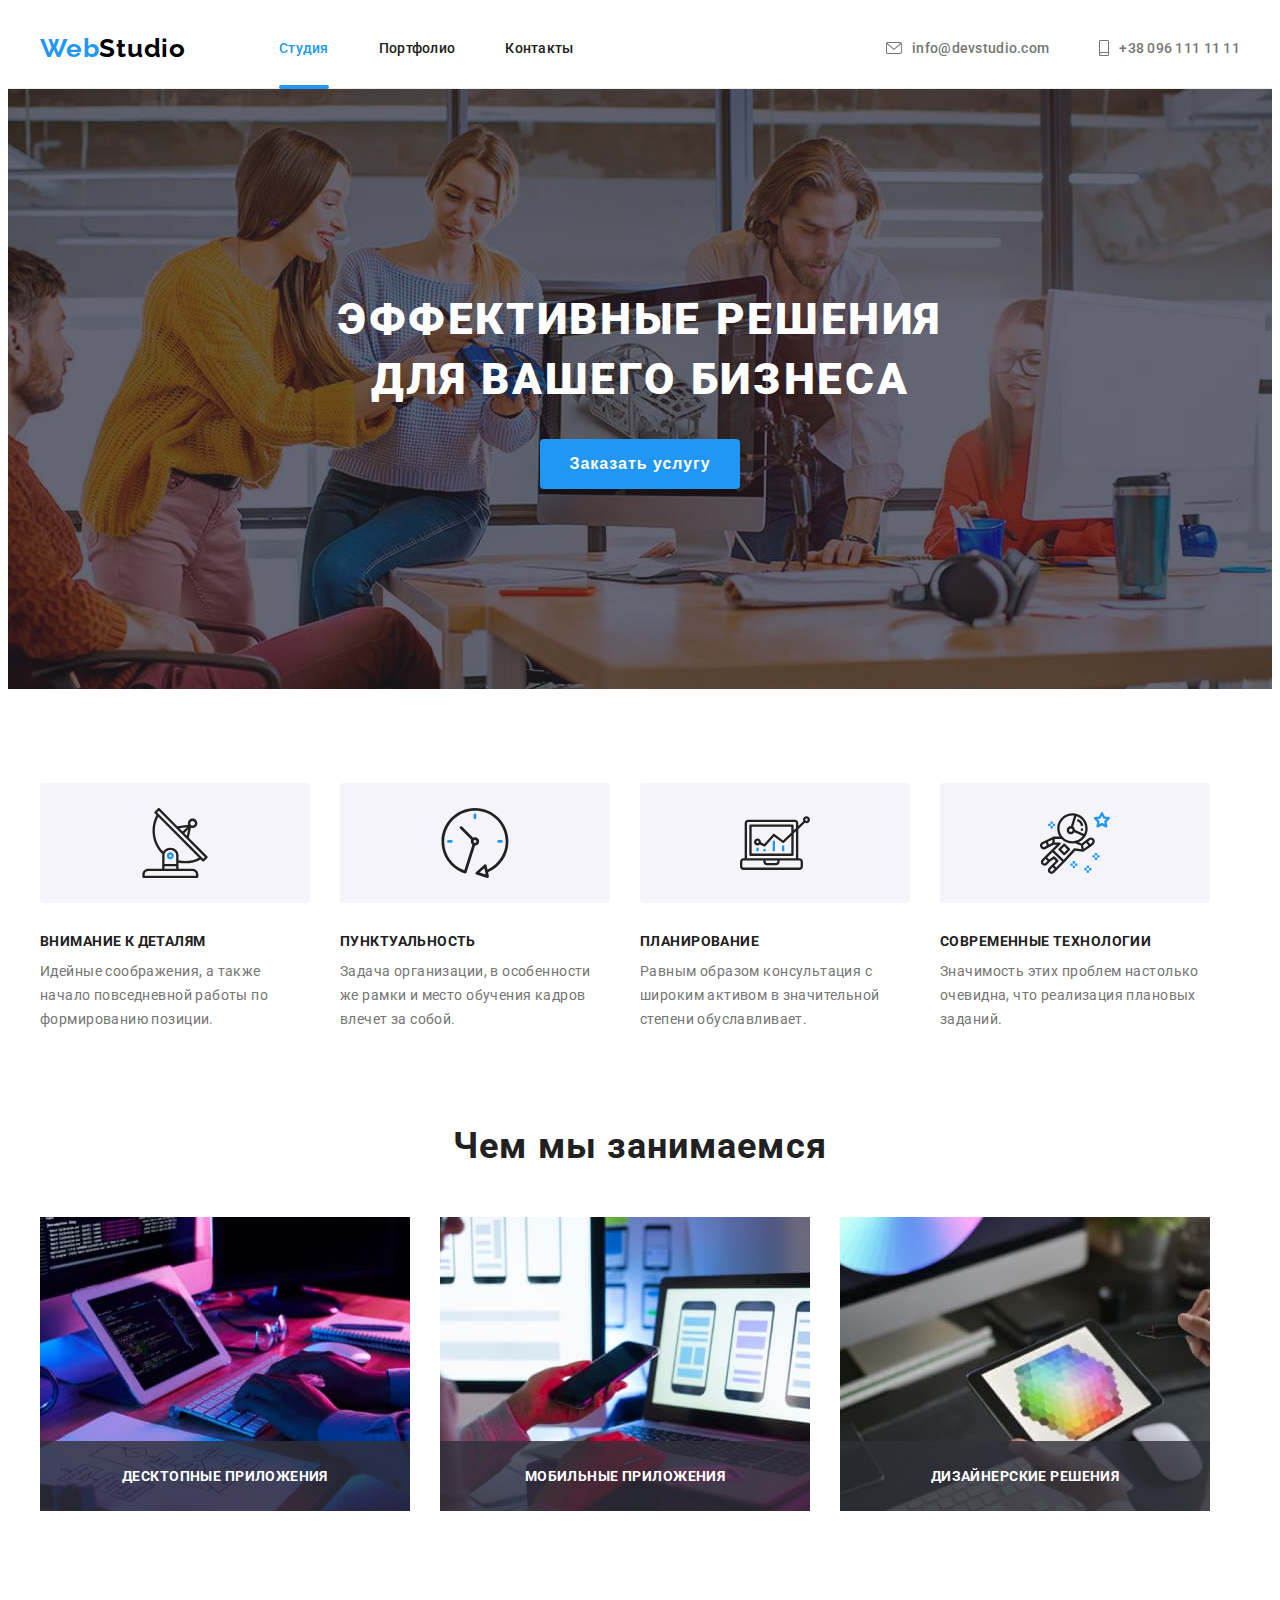
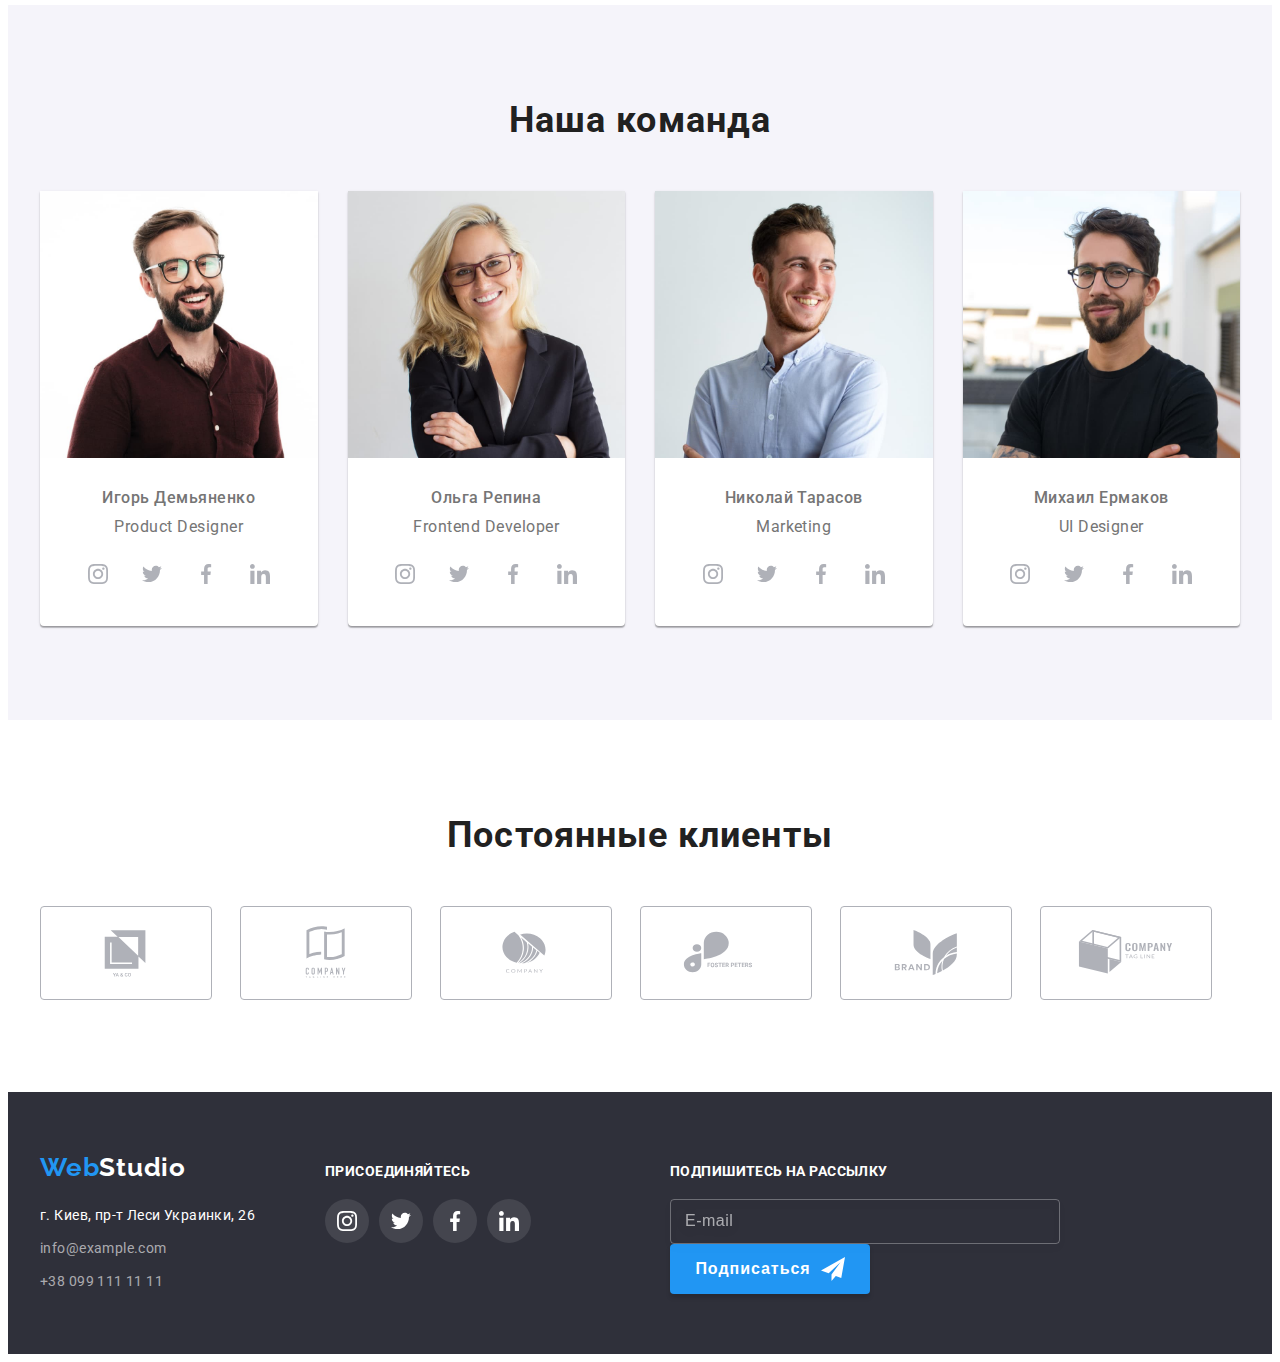
==== index.html @ 68053c43 "1" ====
<!DOCTYPE html>
<html lang="ru">
  <head>
    <meta charset="UTF-8" />
    <meta http-equiv="X-UA-Compatible" content="IE=edge" />
    <meta name="viewport" content="width=device-width, initial-scale=1.0" />
    <link rel="preconnect" href="https://fonts.googleapis.com" />
    <link rel="preconnect" href="https://fonts.gstatic.com" crossorigin />
    <link
      href="https://fonts.googleapis.com/css2?family=Raleway:wght@700&family=Roboto:wght@400;500;700;900&display=swap"
      rel="stylesheet"
    />
    <link
      rel="stylesheet"
      href="https://cdnjs.cloudflare.com/ajax/libs/modern-normalize/1.1.0/modern-normalize.min.css"
      integrity="sha512-wpPYUAdjBVSE4KJnH1VR1HeZfpl1ub8YT/NKx4PuQ5NmX2tKuGu6U/JRp5y+Y8XG2tV+wKQpNHVUX03MfMFn9Q=="
      crossorigin="anonymous"
      referrerpolicy="no-referrer"
    />
    <link rel="stylesheet" href="./css/main.min.css" />
    <title>Test</title>
  </head>
  <body>
    <header class="header">
      <div class="header__container container">
        <a href="./index.html" class="header__logo logo link"
          >Web<span class="logo_primary-color">Studio</span>
        </a>

        <nav class="header__nav">
          <ul class="nav-list">
            <li class="nav__item">
              <a class="nav__link" href="./index.html"
                ><span class="nav__link_current-page">Студия</span>
              </a>
            </li>
            <li class="nav__item">
              <a class="nav__link" href="./portfolio.html">Портфолио</a>
            </li>
            <li class="nav__item">
              <a class="nav__link" href="">Контакты</a>
            </li>
          </ul>
        </nav>

        <ul class="header__contacts contacts-list">
          <li class="contacts-list__item">
            <a class="contacts-list__link" href="mailto:info@devstudio.com"
              ><svg class="contacts-list__icon" width="16" height="12">
                <use href="./images/icon.svg#mailto"></use>
              </svg>
              info@devstudio.com
            </a>
          </li>
          <li class="contacts-list__item">
            <a class="contacts-list__link" href="tel:+380961111111">
              <svg class="contacts-list__icon" width="10" height="16">
                <use href="./images/icon.svg#tel"></use>
              </svg>
              +38 096 111 11 11
            </a>
          </li>
        </ul>
        <button class="menu-open-btn"><span></span></button>
      </div>
    </header>

    <main>
      <!-- герой -->

      <section class="hero">
        <div class="container hero__container">
          <h1 class="hero__title">Эффективные решения для вашего бизнеса</h1>
          <button class="hero__btn btn" type="button" data-modal-open>
            Заказать услугу
          </button>
        </div>
      </section>

      <!-- Преимущества -->

      <section class="advantage section">
        <div class="container">
          <h2 class="visually-hidden">Преимущества</h2>
          <ul class="advantage-list">
            <li class="advantage-list__item">
              <div class="advantage-list__wrapper">
                <svg class="advantage-list__icon" width="70" height="70">
                  <use href="./images/icon.svg#antenna"></use>
                </svg>
              </div>
              <h3 class="advantage-list__subtitle">Внимание к деталям</h3>
              <p class="advantage-list__text">
                Идейные соображения, а также начало повседневной работы по
                формированию позиции.
              </p>
            </li>
            <li class="advantage-list__item">
              <div class="advantage-list__wrapper">
                <svg class="advantage-icon" width="70" height="70">
                  <use href="./images/icon.svg#clock"></use>
                </svg>
              </div>
              <h3 class="advantage-list__subtitle">Пунктуальность</h3>
              <p class="advantage-list__text">
                Задача организации, в особенности же рамки и место обучения
                кадров влечет за собой.
              </p>
            </li>
            <li class="advantage-list__item">
              <div class="advantage-list__wrapper">
                <svg class="advantage-list__icon" width="70" height="70">
                  <use href="./images/icon.svg#diagram"></use>
                </svg>
              </div>
              <h3 class="advantage-list__subtitle">Планирование</h3>
              <p class="advantage-list__text">
                Равным образом консультация с широким активом в значительной
                степени обуславливает.
              </p>
            </li>
            <li class="advantage-list__item">
              <div class="advantage-list__wrapper">
                <svg class="advantage-list__icon" width="70" height="70">
                  <use href="./images/icon.svg#astronaut"></use>
                </svg>
              </div>
              <h3 class="advantage-list__subtitle">Современные технологии</h3>
              <p class="advantage-list__text">
                Значимость этих проблем настолько очевидна, что реализация
                плановых заданий.
              </p>
            </li>
          </ul>
        </div>
      </section>

      <!-- Чем мы занимаемся -->

      <section class="work section">
        <div class="container">
          <h2 class="work__title section-title">Чем мы занимаемся</h2>
          <ul class="work-list">
            <li class="work-list__item">
              <div class="card-thumb">
                <img
                  src="./images/box-1.jpg"
                  alt="занимаемся программированием на разных устройствах"
                  width="370"
                  height="294"
                />
                <p class="card-thumb__text">Десктопные приложения</p>
              </div>
            </li>
            <li class="work-list__item">
              <div class="card-thumb">
                <img
                  src="./images/box-2.jpg"
                  alt="занимаемся программированием на разных устройствах"
                  width="370"
                  height="294"
                />
                <p class="card-thumb__text">Мобильные приложения</p>
              </div>
            </li>
            <li class="work-list__item">
              <div class="card-thumb">
                <img
                  src="./images/box-3.jpg"
                  alt="занимаемся программированием на разных устройствах"
                  width="370"
                  height="294"
                />
                <p class="card-thumb__text">Дизайнерские решения</p>
              </div>
            </li>
          </ul>
        </div>
      </section>

      <!-- Наша команда -->

      <section class="command section">
        <div class="container">
          <h2 class="section-title command__title">Наша команда</h2>
          <ul class="command__list">
            <li class="command__item list__item_margin">
              <img
                src="./images/team-card-1.jpg"
                alt="мужчина"
                width="100%"
                height="auto"
              />
              <div class="command__description">
                <h3 class="command__subtitle">Игорь Демьяненко</h3>
                <p class="command__text">Product Designer</p>
                <ul class="social-list list">
                  <li class="social-list__item">
                    <a
                      href="https://www.instagram.com/"
                      class="social-list__link"
                      target="_blank"
                      rel="noreferrer noopener"
                      ><svg class="social-list__icon" width="20" height="20">
                        <use href="./images/icon.svg#instagram"></use>
                      </svg>
                    </a>
                  </li>
                  <li class="social-list__item">
                    <a
                      href="https://facebook.com/"
                      class="social-list__link"
                      target="_blank"
                      rel="noreferrer noopener"
                      ><svg class="social-list__icon" width="20" height="20">
                        <use href="./images/icon.svg#twitter"></use>
                      </svg>
                    </a>
                  </li>
                  <li class="social-list__item">
                    <a
                      href="https://twitter.com/"
                      class="social-list__link"
                      target="_blank"
                      rel="noreferrer noopener"
                      ><svg class="social-list__icon" width="20" height="20">
                        <use href="./images/icon.svg#facebook"></use>
                      </svg>
                    </a>
                  </li>
                  <li class="social-list__item">
                    <a
                      href="https://linkedin.com/"
                      class="social-list__link"
                      target="_blank"
                      rel="noreferrer noopener"
                      ><svg class="social-list__icon" width="20" height="20">
                        <use href="./images/icon.svg#linkedin"></use>
                      </svg>
                    </a>
                  </li>
                </ul>
              </div>
            </li>
            <li class="command__item list__item_margin">
              <img
                src="./images/team-card-2.jpg"
                alt="женщина"
                width="100%"
                height="auto"
              />
              <div class="command__description">
                <h3 class="command__subtitle">Ольга Репина</h3>
                <p class="command__text">Frontend Developer</p>
                <ul class="social-list list">
                  <li class="social-list__item">
                    <a
                      href="https://www.instagram.com/"
                      class="social-list__link"
                      target="_blank"
                      rel="noreferrer noopener"
                      ><svg class="social-list__icon" width="20" height="20">
                        <use href="./images/icon.svg#instagram"></use>
                      </svg>
                    </a>
                  </li>
                  <li class="social-list__item">
                    <a
                      href="https://facebook.com/"
                      class="social-list__link"
                      target="_blank"
                      rel="noreferrer noopener"
                      ><svg class="social-list__icon" width="20" height="20">
                        <use href="./images/icon.svg#twitter"></use>
                      </svg>
                    </a>
                  </li>
                  <li class="social-list__item">
                    <a
                      href="https://twitter.com/"
                      class="social-list__link"
                      target="_blank"
                      rel="noreferrer noopener"
                      ><svg class="social-list__icon" width="20" height="20">
                        <use href="./images/icon.svg#facebook"></use>
                      </svg>
                    </a>
                  </li>
                  <li class="social-list__item">
                    <a
                      href="https://linkedin.com/"
                      class="social-list__link"
                      target="_blank"
                      rel="noreferrer noopener"
                      ><svg class="social-list__icon" width="20" height="20">
                        <use href="./images/icon.svg#linkedin"></use>
                      </svg>
                    </a>
                  </li>
                </ul>
              </div>
            </li>
            <li class="command__item list__item_margin">
              <img
                src="./images/team-card-3.jpg"
                alt="мужчина"
                width="100%"
                height="auto"
              />
              <div class="command__description">
                <h3 class="command__subtitle">Николай Тарасов</h3>
                <p class="command__text">Marketing</p>
                <ul class="social-list list">
                  <li class="social-list__item">
                    <a
                      href="https://www.instagram.com/"
                      class="social-list__link"
                      target="_blank"
                      rel="noreferrer noopener"
                      ><svg class="social-list__icon" width="20" height="20">
                        <use href="./images/icon.svg#instagram"></use>
                      </svg>
                    </a>
                  </li>
                  <li class="social-list__item">
                    <a
                      href="https://facebook.com/"
                      class="social-list__link"
                      target="_blank"
                      rel="noreferrer noopener"
                      ><svg class="social-list__icon" width="20" height="20">
                        <use href="./images/icon.svg#twitter"></use>
                      </svg>
                    </a>
                  </li>
                  <li class="social-list__item">
                    <a
                      href="https://twitter.com/"
                      class="social-list__link"
                      target="_blank"
                      rel="noreferrer noopener"
                      ><svg class="social-list__icon" width="20" height="20">
                        <use href="./images/icon.svg#facebook"></use>
                      </svg>
                    </a>
                  </li>
                  <li class="social-list__item">
                    <a
                      href="https://linkedin.com/"
                      class="social-list__link"
                      target="_blank"
                      rel="noreferrer noopener"
                      ><svg class="social-list__icon" width="20" height="20">
                        <use href="./images/icon.svg#linkedin"></use>
                      </svg>
                    </a>
                  </li>
                </ul>
              </div>
            </li>
            <li class="command__item list__item_margin">
              <img
                src="./images/team-card-4.jpg"
                alt="мужчина"
                width="100%"
                height="auto"
              />
              <div class="command__description">
                <h3 class="command__subtitle">Михаил Ермаков</h3>
                <p class="command__text">UI Designer</p>
                <ul class="social-list list">
                  <li class="social-list__item">
                    <a
                      class="social-list__link"
                      href="https://www.instagram.com/"
                      target="_blank"
                      rel="noreferrer noopener"
                      ><svg class="social-list__icon" width="20" height="20">
                        <use href="./images/icon.svg#instagram"></use>
                      </svg>
                    </a>
                  </li>
                  <li class="social-list__item">
                    <a
                      href="https://facebook.com/"
                      class="social-list__link"
                      target="_blank"
                      rel="noreferrer noopener"
                      ><svg class="social-list__icon" width="20" height="20">
                        <use href="./images/icon.svg#twitter"></use>
                      </svg>
                    </a>
                  </li>
                  <li class="social-list__item">
                    <a
                      href="https://twitter.com/"
                      class="social-list__link"
                      target="_blank"
                      rel="noreferrer noopener"
                      ><svg class="social-list__icon" width="20" height="20">
                        <use href="./images/icon.svg#facebook"></use>
                      </svg>
                    </a>
                  </li>
                  <li class="social-list__item">
                    <a
                      href="https://linkedin.com/"
                      class="social-list__link"
                      target="_blank"
                      rel="noreferrer noopener"
                      ><svg class="social-list__icon" width="20" height="20">
                        <use href="./images/icon.svg#linkedin"></use>
                      </svg>
                    </a>
                  </li>
                </ul>
              </div>
            </li>
          </ul>
        </div>
      </section>

      <!-- Клиенты -->

      <section class="clients section">
        <div class="container">
          <h2 class="section-title clients__title">Постоянные клиенты</h2>
          <ul class="clients__list">
            <li class="clients__item">
              <a href="" class="clients__link">
                <svg class="clients__logo" width="106" height="60">
                  <use href="./images/icon.svg#logo-1"></use>
                </svg>
              </a>
            </li>
            <li class="clients__item">
              <a href="" class="clients__link">
                <svg class="clients__logo" width="106" height="60">
                  <use href="./images/icon.svg#logo-2"></use>
                </svg>
              </a>
            </li>
            <li class="clients__item">
              <a href="" class="clients__link">
                <svg class="clients__logo" width="106" height="60">
                  <use href="./images/icon.svg#logo-3"></use>
                </svg>
              </a>
            </li>
            <li class="clients__item">
              <a href="" class="clients__link">
                <svg class="clients__logo" width="106" height="60">
                  <use href="./images/icon.svg#logo-4"></use>
                </svg>
              </a>
            </li>
            <li class="clients__item">
              <a href="" class="clients__link">
                <svg class="clients__logo" width="106" height="60">
                  <use href="./images/icon.svg#logo-5"></use>
                </svg>
              </a>
            </li>
            <li class="clients__item">
              <a href="" class="clients__link">
                <svg class="clients__logo" width="106" height="60">
                  <use href="./images/icon.svg#logo-6"></use>
                </svg>
              </a>
            </li>
          </ul>
        </div>
      </section>
    </main>

    <footer class="footer section">
      <div class="footer__container container">
        <div class="footer__adress">
          <a href="./index.html" class="footer__logo logo link"
            >Web<span class="logo_secondary-color">Studio</span>
          </a>

          <address class="address">
            <ul class="addres__list">
              <li class="addres__item">
                <a class="adress__location" href="">
                  г. Киев, пр-т Леси Украинки, 26
                </a>
              </li>
              <li class="addres__item">
                <a
                  class="adress__contacts contacts-link"
                  href="mailto:info@example.com"
                >
                  info@example.com
                </a>
              </li>
              <li class="addres__item">
                <a
                  class="adress__contacts contacts-link"
                  href="tel:+380991111111"
                >
                  +38 099 111 11 11
                </a>
              </li>
            </ul>
          </address>
        </div>

        <div class="footer__social">
          <p class="footer__title">Присоединяйтесь</p>
          <ul class="social-list">
            <li class="social-list__item">
              <a
                class="social-list__link social-list__link_inverted"
                href="https://www.instagram.com/"
                target="_blank"
                rel="noreferrer noopener"
                ><svg class="social-list__icon" width="20" height="20">
                  <use href="./images/icon.svg#instagram"></use>
                </svg>
              </a>
            </li>
            <li class="social-list__item">
              <a
                href="https://facebook.com/"
                class="social-list__link social-list__link_inverted"
                target="_blank"
                rel="noreferrer noopener"
                ><svg class="social-list__icon" width="20" height="20">
                  <use href="./images/icon.svg#twitter"></use>
                </svg>
              </a>
            </li>
            <li class="social-list__item">
              <a
                href="https://twitter.com/"
                class="social-list__link social-list__link_inverted"
                target="_blank"
                rel="noreferrer noopener"
                ><svg class="social-list__icon" width="20" height="20">
                  <use href="./images/icon.svg#facebook"></use>
                </svg>
              </a>
            </li>
            <li class="social-list__item">
              <a
                href="https://linkedin.com/"
                class="social-list__link social-list__link_inverted"
                target="_blank"
                rel="noreferrer noopener"
                ><svg class="social-list__icon" width="20" height="20">
                  <use href="./images/icon.svg#linkedin"></use>
                </svg>
              </a>
            </li>
          </ul>
        </div>
        <div class="footer__subscribe">
          <form class="form-footer">
            <p class="footer__title">Подпишитесь на рассылку</p>
            <input
              type="email"
              id="email"
              placeholder="E-mail"
              class="form-footer__input"
            />
            <button type="submit" class="form-footer__btn btn">
              Подписаться
              <svg width="24" height="24" class="form-footer__icon">
                <use href="./images/icon.svg#icon-send"></use>
              </svg>
            </button>
          </form>
        </div>
      </div>
    </footer>
    <div class="backdrop is-hidden" data-modal>
      <div class="modal">
        <button type="button" class="modal__close-back" data-modal-close>
          <svg class="modal__close-back_icon" width="18" height="18">
            <use href="./images/icon.svg#close-back"></use>
          </svg>
        </button>
        <h2 class="modal__title">Оставьте свои данные, мы вам перезвоним</h2>
        <form class="modal-form">
          <div class="modal-form__field">
            <label class="modal-form__label" for="user-name">Имя</label>
            <span class="modal-form__input_wrraper">
              <input
                type="text"
                id="user-name"
                name="user-name"
                class="modal-form__input"
              />
              <svg width="18" height="18" class="modal-form__icon">
                <use href="./images/icon.svg#person-black"></use>
              </svg>
            </span>
          </div>
          <div class="modal-form__field">
            <label class="modal-form__label" for="tel">Телефон</label>
            <span class="modal-form__input_wrraper">
              <input
                class="modal-form__input"
                type="tel"
                id="tel"
                name="phone number"
              />
              <svg class="modal-form__icon" width="18" height="18">
                <use href="./images/icon.svg#phone-black"></use>
              </svg>
            </span>
          </div>
          <div class="modal-form__field">
            <label class="modal-form__label" for="mail">Почта</label>
            <span class="modal-form__input_wrraper">
              <input
                class="modal-form__input"
                type="email"
                id="mail"
                name="e-mail"
              />
              <svg class="modal-form__icon" width="18" height="18">
                <use href="./images/icon.svg#email-black"></use>
              </svg>
            </span>
          </div>
          <div class="modal-form__comment">
            <label class="modal-form__label" for="comment">Комментарий</label>
            <textarea
              id="comment"
              class="modal-form__input modal-form__input_text"
              placeholder="Введите текст"
            ></textarea>
          </div>
          <div class="modal-form__check">
            <input
              type="checkbox"
              id="agree"
              class="modal-form__check_input visually-hidden"
            />
            <label for="agree" class="modal-form__check-text">
              <span class="modal-form__check-box-custom">
                <svg width="16" height="15" class="icon-check">
                  <use href="./images/icon.svg#icon-check"></use>
                </svg>
              </span>
              Соглашаюсь с рассылкой и принимаю &#160;
              <a href="" class="modal-form__agree-link">Условия договора</a>
            </label>
          </div>

          <button type="submit" class="modal-submit btn">Отправить</button>
        </form>
      </div>
    </div>
    <script src="./js/modal.js"></script>
  </body>
</html>
---- css/main.min.css ----
:root{--primary-text-color: #757575;--secondary-text-color: #212121;--third-text-color: #ffffff;--primary-background-color: #e5e5e5;--secondary-background-color: #f5f4fa;--third-background-color: #ffffff;--primary-logo-color: #000000;--accent-color: #2196f3;--active-color: #188ce8}.visually-hidden{position:absolute;width:1px;height:1px;margin:-1px;border:0;padding:0;white-space:nowrap;clip-path:inset(100%);clip:rect(0 0 0 0);overflow:hidden}p,h1,h2,h3,h4,h5,h6,ul{margin:0;padding:0}img{display:block}ul{list-style:none}body{font-family:'Roboto', sans-serif;color:var(--primary-text-color);letter-spacing:0.03em}img{display:block}a{color:var(--primary-text-color);text-decoration:none;transition:color 250ms cubic-bezier(0.4, 0, 0.2, 1)}a:hover,a:focus{color:var(--accent-color)}@media screen and (min-width: 320px){.container{width:100%;padding-left:15px;padding-right:15px;margin:0 auto}}@media screen and (min-width: 480px){.container{width:480px;padding-left:15px;padding-right:15px;margin:0 auto}}@media screen and (min-width: 768px){.container{width:768px;padding-left:15px;padding-right:15px;margin:0 auto}}@media screen and (min-width: 1200px){.container{width:1200px;padding-left:15px;padding-right:15px;margin:0 auto}}.social-list{display:flex;justify-content:center}.social-list__item+.social-list__item{margin-left:10px}.social-list__link{display:flex;align-items:center;justify-content:center;width:44px;height:44px;border-radius:50%;color:#afb1b8;background-color:#ffffff;transition:background-color 250ms cubic-bezier(0.4, 0, 0.2, 1)}.social-list__link:focus,.social-list__link:hover{background-color:var(--accent-color)}.social-list__icon{fill:currentColor;transition:fill 250ms cubic-bezier(0.4, 0, 0.2, 1)}.social-list__link:focus .social-list__icon,.social-list__link:hover .social-list__icon{fill:#ffffff}.social-list__link_inverted{color:var(--third-text-color);background-color:rgba(255,255,255,0.1);transition:background-color 250ms cubic-bezier(0.4, 0, 0.2, 1)}.social-list__link_inverted:focus,.social-list__link_inverted:hover{background-color:var(--accent-color)}.social-list__icon{fill:currentColor}.btn{display:flex;justify-content:center;padding:10px 20px;width:200px;font-weight:700;font-size:16px;line-height:1.875;letter-spacing:.06em;text-transform:none;border:transparent;border-radius:4px;box-shadow:0px 4px 4px rgba(0,0,0,0.15);background-color:var(--accent-color);color:var(--third-text-color);cursor:pointer}.btn:active{background-color:var(--active-color)}.nav__link_current-page{color:var(--accent-color)}.nav__link_current-page::after{content:'';display:block;height:4px;width:100%;position:absolute;bottom:0;transform:translateY(1px);background:var(--accent-color);border-radius:2px}.logo{font-family:'Raleway', sans-serif;font-weight:700;font-size:26px;line-height:1.19231;letter-spacing:.03em;text-transform:none;color:var(--accent-color)}.logo:hover .logo_primary-color,.logo:focus .logo_primary-color,.logo:hover .logo_secondary-color,.logo:focus .logo_secondary-color{color:var(--accent-color)}.logo_primary-color{color:var(--primary-logo-color);transition:color 250ms cubic-bezier(0.4, 0, 0.2, 1)}.logo_secondary-color{color:var(--third-text-color);transition:color 250ms cubic-bezier(0.4, 0, 0.2, 1)}.section-title{text-align:center;color:var(--secondary-text-color)}@media screen and (min-width: 320px){.section-title{font-weight:700;font-size:28px;line-height:1.17857;letter-spacing:.03em;text-transform:none}}@media screen and (min-width: 1200px){.section-title{font-weight:700;font-size:36px;line-height:1.16667;letter-spacing:.03em;text-transform:none}}@media screen and (min-width: 320px){.section{padding:60px 0}}@media screen and (min-width: 1200px){.section{padding:94px 0}}.backdrop{position:fixed;top:0;left:0;width:100%;height:100%;opacity:1;transition:opacity 250ms cubic-bezier(0.4, 0, 0.2, 1);background:rgba(0,0,0,0.2)}.backdrop.is-hidden{opacity:0;pointer-events:none}.modal{position:absolute;top:50%;left:50%;transform:translate(-50%, -50%) scale(1);width:528px;min-height:580px;padding:40px;transition:transform 250ms cubic-bezier(0.4, 0, 0.2, 1);background:#ffffff;box-shadow:0px 1px 3px rgba(0,0,0,0.12),0px 1px 1px rgba(0,0,0,0.14),0px 2px 1px rgba(0,0,0,0.2);border-radius:4px}.modal__close-back{position:absolute;top:8px;right:8px;display:flex;align-items:center;justify-content:center;width:30px;height:30px;background:#ffffff;border-radius:50%;border:1px solid rgba(0,0,0,0.1);transition:border 250ms cubic-bezier(0.4, 0, 0.2, 1)}.modal__close-back:hover,.modal__close-back:focus{border:1px solid var(--accent-color)}.modal__close-back_icon{fill:currentColor;width:18px;height:18px;transition:fill 250ms cubic-bezier(0.4, 0, 0.2, 1)}.modal__close-back:hover .modal__close-back_icon,.modal__close-back:focus .modal__close-back_icon{fill:var(--accent-color)}.modal__title{font-weight:700;font-size:20px;line-height:1.1;color:var(--secondary-text-color);margin-bottom:12px}.modal-form__field{margin-bottom:10px}.modal-form__label{display:block;margin-bottom:4px;font-size:12px;line-height:1.17;letter-spacing:0.01em;color:var(--primary-text-color)}.modal-form__input_wrraper{position:relative}.modal-form__input{width:100%;padding:12px;padding-left:41px;border:1px solid rgba(33,33,33,0.2);border-radius:4px;outline:none;transition:border-color 250ms cubic-bezier(0.4, 0, 0.2, 1)}.modal-form__input:focus{border-color:var(--accent-color)}.modal-form__icon{position:absolute;top:50%;left:11px;transform:translateY(-50%);fill:#212121;transition:fill 250ms cubic-bezier(0.4, 0, 0.2, 1)}.modal-form__input:focus+.modal-form__icon{fill:var(--accent-color)}.modal-form__comment{margin-bottom:20px}.modal-form__input_text{padding:12px 16px;resize:none;height:120px}.modal-form__input_text::placeholder{font-size:12px;line-height:1.17;letter-spacing:0.01em;color:rgba(117,117,117,0.5);transition:text-shadow 250ms cubic-bezier(0.4, 0, 0.2, 1)}.modal-form__input_text:focus.modal-form__input_text::placeholder{text-shadow:0px 4px 4px rgba(0,0,0,0.25)}.modal-form__check{display:flex;justify-content:center;margin-bottom:40px}.modal-form__agree-link{text-decoration:underline;color:var(--accent-color)}.modal-form__check-text{display:flex;align-items:center;font-size:14px;line-height:1.71;color:var(--primary-text-color)}.modal-form__check-box-custom{display:flex;align-items:center;justify-content:center;margin-right:9px;width:16px;height:15px;border-radius:2px;border:2px solid #212121}.modal-form__check_input:checked+.modal-form__check-text .modal-form__check-box-custom{background-color:var(--accent-color);border-color:transparent}.modal-submit{margin:0 auto}@media screen and (min-width: 768px) and (max-width: 1199px){.list{display:flex;flex-wrap:wrap;justify-content:center;margin:-15px}}@media screen and (min-width: 1200px){.list{display:flex;flex-wrap:wrap}}@media screen and (min-width: 320px) and (max-width: 767px){.list__item+.list__item{margin-bottom:30px}}@media screen and (min-width: 768px) and (max-width: 1199px){.list__item+.list__item{flex-basis:354px;margin:15px}}@media screen and (min-width: 1200px){.list__item+.list__item{flex-basis:270px}.list__item+.list__item+.list__item+.list__item{margin-left:30px}}.header{border-bottom:1px solid #ececec}.header__container{display:flex;align-items:center}@media screen and (min-width: 768px) and (max-width: 1199px){.header__container{justify-content:space-between}}@media screen and (min-width: 1200px){.header__logo{margin-right:93px}}@media screen and (min-width: 320px) and (max-width: 767px){.header__nav{display:none}}@media screen and (min-width: 768px){.nav-list{display:flex}}.nav__item+.nav__item{margin-left:50px}.nav__link{position:relative;display:block;padding:32px 0;font-weight:500;font-size:14px;line-height:1.14286;letter-spacing:.02em;text-transform:none;color:var(--secondary-text-color)}@media screen and (min-width: 320px) and (max-width: 767px){.header__contacts{display:none}}@media screen and (min-width: 768px) and (max-width: 1199px){.header__contacts{display:flex;flex-direction:column}}@media screen and (min-width: 1200px){.header__contacts{display:flex;align-items:center;margin-left:auto}}@media screen and (min-width: 768px) and (max-width: 1199px){.contacts-list__item+.contacts-list__item{margin-top:10px}}@media screen and (min-width: 1200px){.contacts-list__item+.contacts-list__item{margin-left:50px}}.contacts-list__link{padding:32px 0;font-weight:500;font-size:14px;line-height:1.14286;letter-spacing:.02em;text-transform:none;color:var(--primary-text-color)}@media screen and (min-width: 1200px){.contacts-list__link{display:flex;align-items:center;justify-content:center}}.contacts-list__icon{margin-right:10px;fill:currentColor}.contacts-list__link:hover .contacts-list__icon,.contacts-list__link:focus .contacts-list__icon{fill:currentColor}.menu-open-btn{border:none;background-color:transparent;padding:0px;display:block;margin-left:auto}@media screen and (min-width: 320px) and (max-width: 767px){.menu-open-btn{margin-top:10px;margin-bottom:10px}}@media screen and (min-width: 768px){.menu-open-btn{display:none}}.menu-open-btn>span{display:block;width:40px;height:40px;background-color:#ccc}.hero{max-width:1600px;margin:0 auto;text-align:center;background-image:linear-gradient(rgba(47,48,58,0.4), rgba(47,48,58,0.4)),url(../images/hero-bg.jpeg);background-repeat:no-repeat;background-position:center;background-size:cover}@media screen and (min-width: 320px) and (max-width: 1199px){.hero{padding-top:118px;padding-bottom:118px}}@media screen and (min-width: 1200px){.hero{padding-top:200px;padding-bottom:200px}}.hero__title{margin-left:auto;margin-right:auto;color:var(--third-text-color);margin-bottom:30px}@media screen and (min-width: 320px) and (max-width: 1199px){.hero__title{font-weight:900;font-size:26px;line-height:1.61538;letter-spacing:.06em;text-transform:uppercase;max-width:360px}}@media screen and (min-width: 1200px){.hero__title{max-width:696px;font-weight:900;font-size:44px;line-height:1.36364;letter-spacing:.06em;text-transform:uppercase}}.hero__btn{margin-right:auto;margin-left:auto}@media screen and (min-width: 768px) and (max-width: 1199px){.advantage-list{display:flex;flex-wrap:wrap;margin:-15px}}@media screen and (min-width: 1200px){.advantage-list{display:flex;flex-wrap:wrap}}@media screen and (min-width: 320px) and (max-width: 767px){.advantage-list__item{margin-bottom:30px}}@media screen and (min-width: 768px) and (max-width: 1199px){.advantage-list__item{flex-basis:calc((100% - 4 * 15px) / 2);margin:15px}}@media screen and (min-width: 1200px){.advantage-list__item{flex-basis:270px}.advantage-list__item+.advantage-list__item{margin-left:30px}}.advantage-list__wrapper{display:flex;align-items:center;justify-content:center;height:120px;margin-bottom:30px;background-color:var(--secondary-background-color);border-radius:4px}.advantage-list__subtitle{margin-bottom:10px;font-weight:700;font-size:14px;line-height:1.14286;letter-spacing:.03em;text-transform:uppercase;color:var(--secondary-text-color)}@media screen and (min-width: 320px) and (max-width: 767px){.advantage-list__subtitle{text-align:center}}.advantage-list__text{font-weight:400;font-size:14px;line-height:1.71429;letter-spacing:.03em;text-transform:none}@media screen and (max-width: 1199px){.work{display:none}}@media screen and (min-width: 1200px){.work{padding-top:0}}.work__title{margin-bottom:50px}.work-list{display:flex}.work-list__item+.work-list__item{margin-left:30px}.card-thumb{position:relative}.card-thumb__text{position:absolute;bottom:0;width:100%;padding:27px 0;font-weight:700;font-size:14px;line-height:1.14286;letter-spacing:.03em;text-transform:uppercase;text-align:center;color:var(--third-text-color);background-color:rgba(47,48,58,0.8)}.command{background-color:var(--secondary-background-color)}.command__title{margin-bottom:50px}@media screen and (min-width: 768px) and (max-width: 1199px){.command__list{display:flex;flex-wrap:wrap;margin:-15px}}@media screen and (min-width: 1200px){.command__list{display:flex}}.command__item{background-color:var(--third-background-color);border-radius:0px 0px 4px 4px;box-shadow:0px 1px 3px rgba(0,0,0,0.12),0px 1px 1px rgba(0,0,0,0.14),0px 2px 1px rgba(0,0,0,0.2)}@media screen and (min-width: 320px) and (max-width: 767px){.command__item{margin-bottom:30px;min-width:270px;height:auto;margin-left:auto;margin-right:auto}}@media screen and (min-width: 768px) and (max-width: 1199px){.command__item{margin:15px;flex-basis:calc((100% - 4 * 15px) / 2)}}@media screen and (min-width: 1200px){.command__item+.command__item{margin-left:30px}}.command__description{padding:30px 0;text-align:center}.command__subtitle{margin-bottom:10px;font-weight:500;font-size:16px;line-height:1.19}.command__text{margin-bottom:16px;font-size:16px;line-height:1.19}.clients__title{margin-bottom:50px}.clients__list{display:flex}@media screen and (min-width: 320px) and (max-width: 1199px){.clients__list{flex-wrap:wrap;margin:-15px}}.clients__item{height:92px}@media screen and (min-width: 320px) and (max-width: 767px){.clients__item{margin:15px;flex-basis:calc((100% - 4 * 15px) / 2)}}@media screen and (min-width: 768px) and (max-width: 1199px){.clients__item{margin:15px;flex-basis:calc((100% - 6 * 15px) / 3)}}@media screen and (min-width: 1200px){.clients__item{flex-basis:calc((100% - 12 * 15px) / 6)}.clients__item+.clients__item{margin-left:30px}}.clients__link{display:flex;align-items:center;justify-content:center;width:100%;height:100%;border:1px solid #afb1b8;border-radius:4px;transition:border 250ms cubic-bezier(0.4, 0, 0.2, 1)}.clients__link:hover,.clients__link:focus{border:1px solid var(--accent-color)}.clients__logo{fill:#afb1b8;transition:fill 250ms cubic-bezier(0.4, 0, 0.2, 1)}.clients__link:hover .clients__logo,.clients__link:focus .clients__logo{fill:var(--accent-color)}.footer{padding:60px 0;background-color:#2f303a}.footer__container{display:flex}@media screen and (min-width: 320px) and (max-width: 767px){.footer__container{flex-direction:column;align-items:center}}@media screen and (min-width: 768px) and (max-width: 1199px){.footer__container{flex-wrap:wrap;justify-content:space-around;align-items:baseline}}@media screen and (min-width: 1200px){.footer__container{align-items:baseline}}@media screen and (min-width: 320px) and (max-width: 1199px){.footer__adress{text-align:center;margin-bottom:60px}}@media screen and (min-width: 1200px){.footer__adress{margin-right:70px}}@media screen and (min-width: 320px) and (max-width: 767px){.footer__social{text-align:center;margin-bottom:60px}}@media screen and (min-width: 768px) and (max-width: 1199px){.footer__social{text-align:center}}.footer__logo{display:inline-block;margin-bottom:20px}.address{font-style:inherit}.addres__list{display:inline-block}.addres__item+.addres__item{margin-top:9px}.adress__location{font-weight:400;font-size:14px;line-height:1.71429;letter-spacing:.03em;text-transform:none;color:var(--third-text-color)}.adress__contacts{font-weight:400;font-size:14px;line-height:1.71429;letter-spacing:.03em;text-transform:none;color:rgba(255,255,255,0.6)}.footer__title{font-weight:700;font-size:14px;line-height:1.14286;letter-spacing:.03em;text-transform:uppercase;color:#ffffff;margin-bottom:20px}@media screen and (min-width: 320px) and (max-width: 767px){.footer__subscribe{width:100%}}@media screen and (min-width: 1200px){.footer__subscribe{width:570px;margin-left:auto}}@media screen and (min-width: 320px) and (max-width: 767px){.form-footer{display:flex;flex-direction:column;text-align:center}}@media screen and (min-width: 768px) and (max-width: 1199px){.form-footer{text-align:center}}@media screen and (min-width: 1200px){.form-footer{display:flex;flex-wrap:wrap}}.form-footer__input{padding:14px;background-color:transparent;color:var(--third-text-color);border:1px solid rgba(255,255,255,0.3);filter:drop-shadow(0px 4px 4px rgba(0,0,0,0.15));border-radius:4px;outline:none;transition:border-color 250ms cubic-bezier(0.4, 0, 0.2, 1)}.form-footer__input:focus{border-color:var(--accent-color)}.form-footer__input::placeholder{font-weight:400;font-size:16px;line-height:1.25;letter-spacing:.03em;text-transform:none;color:rgba(255,255,255,0.6)}@media screen and (min-width: 320px) and (max-width: 767px){.form-footer__input{width:100%;max-width:450px;margin-bottom:20px}}@media screen and (min-width: 768px) and (max-width: 1199px){.form-footer__input{width:450px;margin-bottom:20px}}@media screen and (min-width: 1200px){.form-footer__input{margin-right:10px;flex-basis:calc(100% - 210px)}}@media screen and (min-width: 320px) and (max-width: 1199px){.form-footer__btn{margin:0 auto}}.form-footer__icon{margin-left:10px;align-self:center}@media screen and (min-width: 320px) and (max-width: 767px){.portfolio-filter{display:flex;justify-content:start;flex-wrap:wrap;margin:-7px -4px;max-width:450px}}@media screen and (min-width: 451px) and (max-width: 767px){.portfolio-filter{margin:0 auto;justify-content:center}}@media screen and (min-width: 1200px){.portfolio-filter{display:flex;justify-content:center}}@media screen and (min-width: 320px){.portfolio-filter_margin-bottom{margin-bottom:40px}}@media screen and (min-width: 320px){.portfolio-filter_margin-bottom{margin-bottom:30px}}@media screen and (min-width: 1200px){.portfolio-filter_margin-bottom{margin-bottom:50px}}@media screen and (min-width: 320px) and (max-width: 767px){.portfolio-filter__item{margin:7px 4px}}@media screen and (min-width: 768px){.portfolio-filter__item+.portfolio-filter__item{margin-left:8px}}.portfolio-filter__btn{padding:6px 22px;font-weight:500;font-size:16px;line-height:1.625;letter-spacing:.03em;text-transform:none;color:var(--secondary-text-color);background-color:var(--secondary-background-color);border-radius:4px;border:transparent;transition:color 250ms cubic-bezier(0.4, 0, 0.2, 1),background-color 250ms cubic-bezier(0.4, 0, 0.2, 1),box-shadow 250ms cubic-bezier(0.4, 0, 0.2, 1)}.portfolio-filter__btn:hover,.portfolio-filter__btn:focus{color:var(--third-text-color);background-color:var(--accent-color);box-shadow:0px 3px 1px rgba(0,0,0,0.1),0px 1px 2px rgba(0,0,0,0.08),0px 2px 2px rgba(0,0,0,0.12)}@media screen and (min-width: 768px) and (max-width: 1199px){.portfolio-grid{display:flex;margin:-15px;flex-wrap:wrap}}@media screen and (min-width: 1200px){.portfolio-grid{display:flex;margin:-15px;flex-wrap:wrap}}@media screen and (min-width: 320px) and (max-width: 767px){.portfolio-grid__item{margin:0 auto}.portfolio-grid__item+.portfolio-grid__item{margin-top:30px}}@media screen and (min-width: 768px) and (max-width: 1199px){.portfolio-grid__item{margin:15px;flex-basis:calc((100% - 4 * 15px) / 2)}}@media screen and (min-width: 1200px){.portfolio-grid__item{margin:15px}}.portfolio-grid__link{display:block;transition:box-shadow 250ms cubic-bezier(0.4, 0, 0.2, 1)}.portfolio-grid__link:focus,.portfolio-grid__link:hover{box-shadow:0px 1px 1px rgba(0,0,0,0.12),0px 4px 4px rgba(0,0,0,0.06),1px 4px 6px rgba(0,0,0,0.16)}@media screen and (min-width: 768px) and (max-width: 1199px){.portfolio-grid__link{display:flex;flex-direction:column;height:100%}}.portfolio-grid__thumb{position:relative;bottom:0;overflow:hidden}.portfolio-grid__text{position:absolute;bottom:0;width:100%;height:100%;padding:63px 24px;font-size:18px;line-height:1.56;font-weight:400;font-size:18px;line-height:1.55556;letter-spacing:.03em;text-transform:none;color:var(--third-text-color);background-color:var(--accent-color);transform:translateY(295px);transition:transform 250ms cubic-bezier(0.4, 0, 0.2, 1)}.portfolio-grid__link:focus .portfolio-grid__text,.portfolio-grid__link:hover .portfolio-grid__text{transform:translateY(0)}.portfolio-grid__description{padding:20px 24px;border-bottom:1px solid #eeeeee;border-left:1px solid #eeeeee;border-right:1px solid #eeeeee}@media screen and (min-width: 768px) and (max-width: 1199px){.portfolio-grid__description{flex-grow:1}}.portfolio-grid__title{margin-bottom:4px;font-weight:700;font-size:18px;line-height:2;letter-spacing:.06em;text-transform:none;color:var(--secondary-text-color)}.portfolio-grid__subtitle{font-weight:400;font-size:16px;line-height:1.875;letter-spacing:.03em;text-transform:none;color:var(--primary-text-color)}
/*# sourceMappingURL=main.min.css.map */
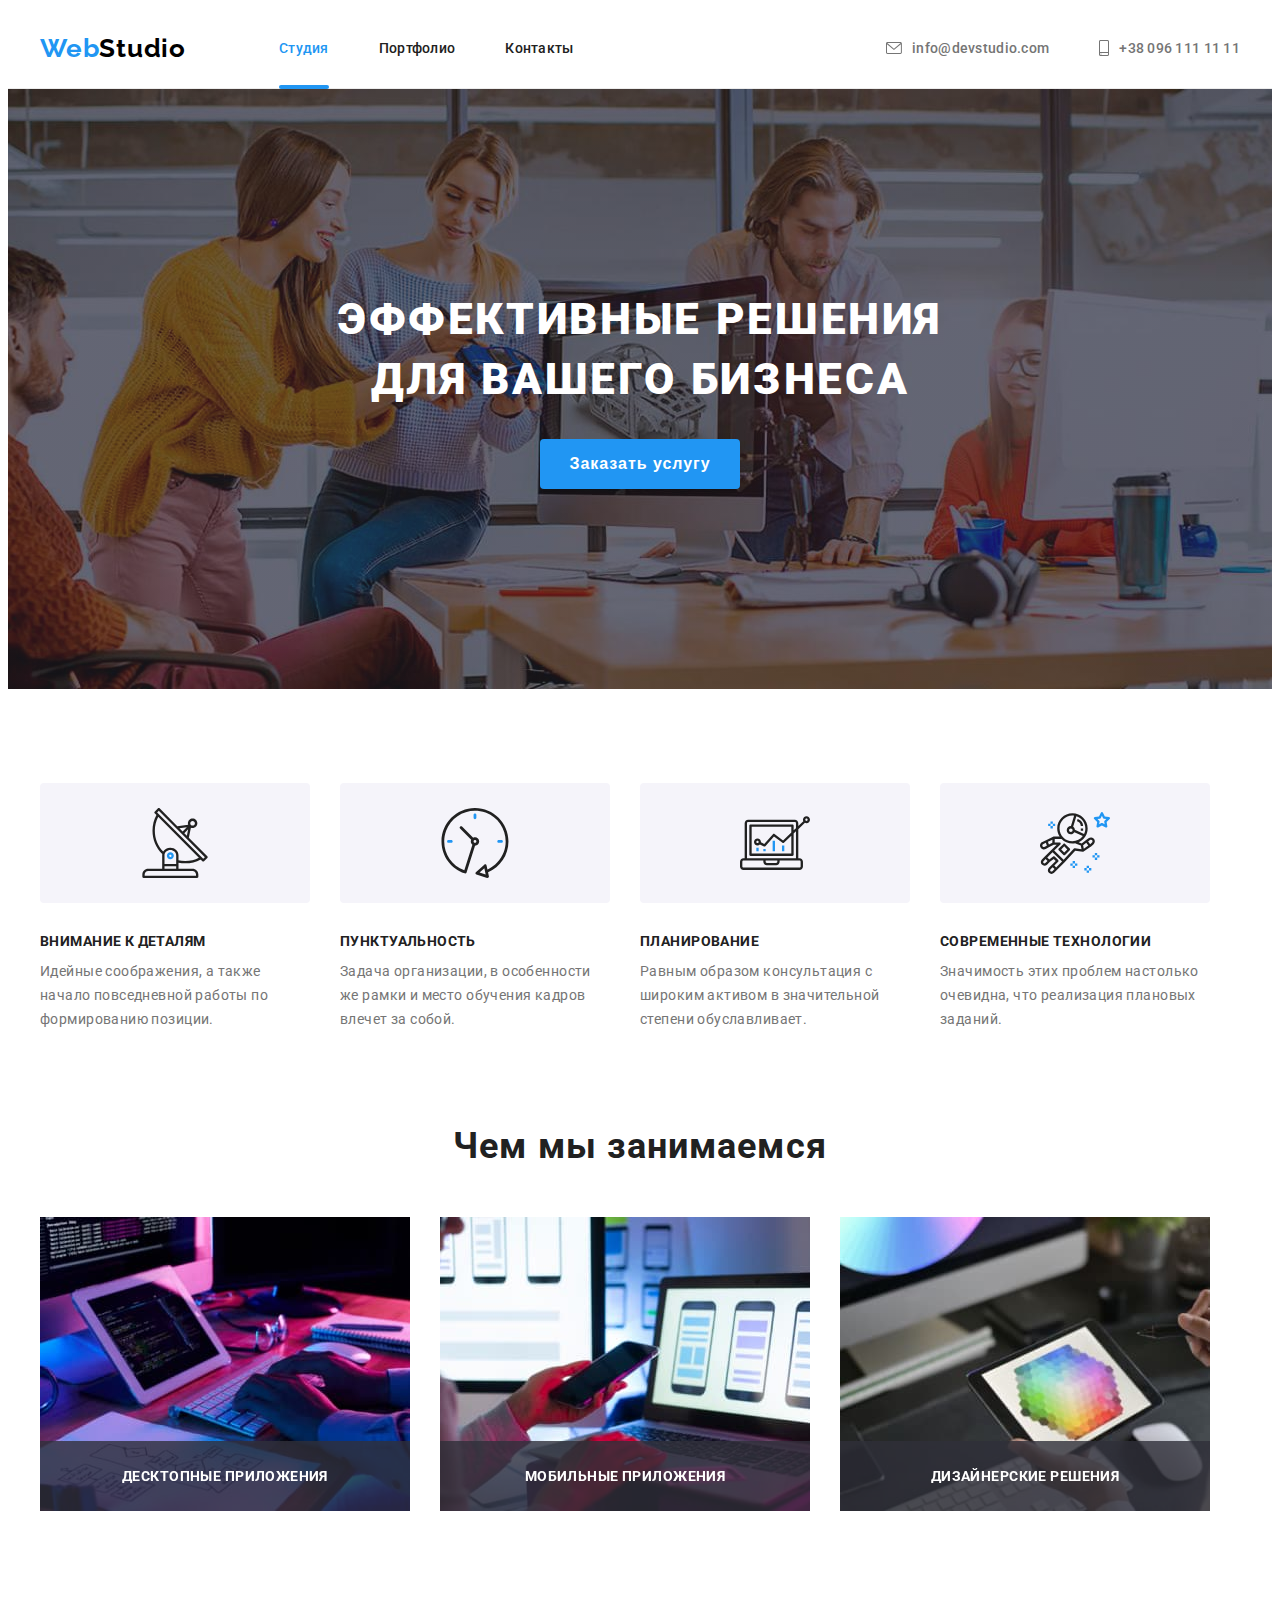
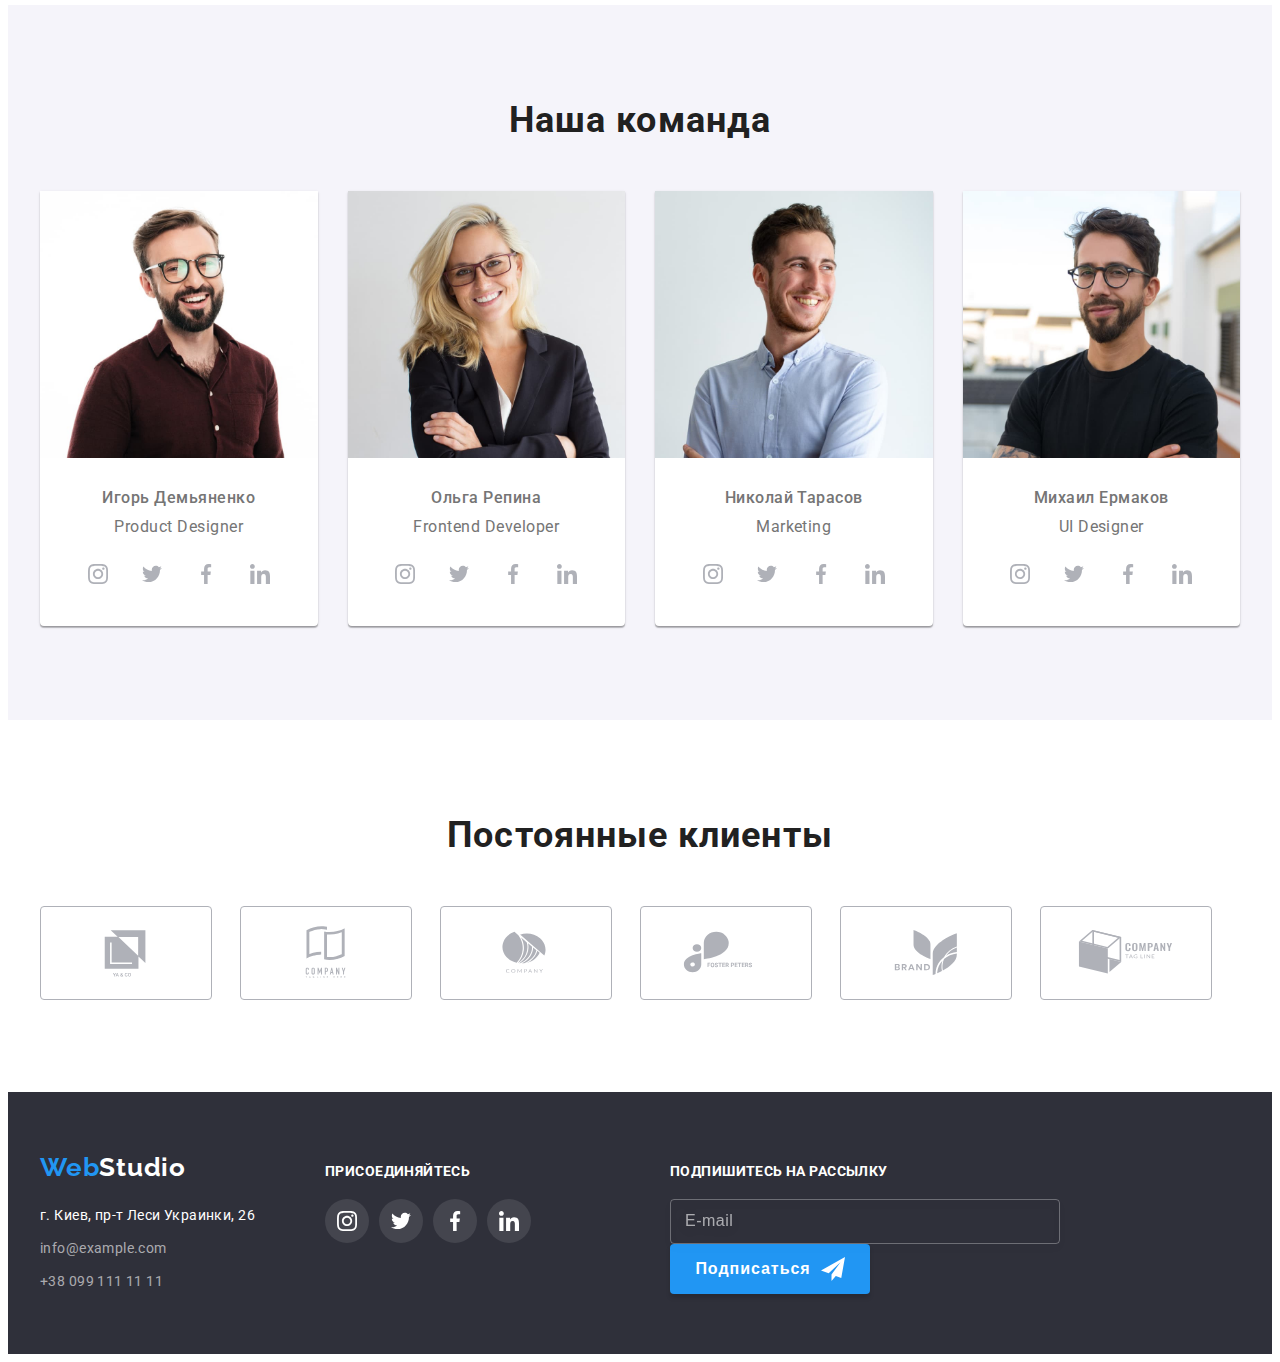
==== commit 95453677: "2" ====
--- a/index.html
+++ b/index.html
@@ -30,8 +30,8 @@
         <nav class="header__nav">
           <ul class="nav-list">
             <li class="nav__item">
-              <a class="nav__link" href="./index.html"
-                ><span class="nav__link_current-page">Студия</span>
+              <a class="nav__link" href="./index.html">
+                <span class="nav__link_current-page">Студия</span>
               </a>
             </li>
             <li class="nav__item">
@@ -61,7 +61,96 @@
             </a>
           </li>
         </ul>
-        <button class="menu-open-btn"><span></span></button>
+        <button class="menu-open-btn" data-menu-open>
+          <svg class="" width="40" height="40">
+            <use href="./images/icon.svg#menu_40px"></use>
+          </svg>
+        </button>
+      </div>
+
+      <div class="backdrop is-hidden" data-menu>
+        <div class="header-menu">
+          <button type="button" class="menu__close-back" data-menu-close>
+            <svg class="menu__close-back_icon" width="40" height="40">
+              <use href="./images/icon.svg#close_40px"></use>
+            </svg>
+          </button>
+
+          <nav class="menu-nav">
+            <ul class="menu-nav__list">
+              <li class="menu-nav__item">
+                <a class="menu-nav__link" href="./index.html">
+                  <span class="nav__link_current-page">Студия</span>
+                </a>
+              </li>
+              <li class="menu-nav__item">
+                <a class="menu-nav__link" href="./portfolio.html">Портфолио</a>
+              </li>
+              <li class="menu-nav__item">
+                <a class="menu-nav__link" href="">Контакты</a>
+              </li>
+            </ul>
+          </nav>
+
+          <ul class="menu-contacts">
+            <li class="menu-contacts__item">
+              <a class="menu-contacts__link_tel" href="tel:+380961111111">
+                +38 096 111 11 11
+              </a>
+            </li>
+            <li class="menu-contacts__item">
+              <a
+                class="menu-contacts__link_email"
+                href="mailto:info@devstudio.com"
+              >
+                info@devstudio.com
+              </a>
+            </li>
+          </ul>
+
+          <ul class="social-list social-list_menu">
+            <li class="social-list__item_menu">
+              <a
+                href="https://www.instagram.com/"
+                class="social-list__link_menu"
+                target="_blank"
+                rel="noreferrer noopener"
+              >
+                Instagram
+              </a>
+            </li>
+            <li class="social-list__item_menu">
+              <a
+                href="https://facebook.com/"
+                class="social-list__link_menu"
+                target="_blank"
+                rel="noreferrer noopener"
+              >
+                Facebook
+              </a>
+            </li>
+            <li class="social-list__item_menu">
+              <a
+                href="https://twitter.com/"
+                class="social-list__link_menu"
+                target="_blank"
+                rel="noreferrer noopener"
+              >
+                Twitter
+              </a>
+            </li>
+            <li class="social-list__item_menu">
+              <a
+                href="https://linkedin.com/"
+                class="social-list__link_menu"
+                target="_blank"
+                rel="noreferrer noopener"
+              >
+                LinkedIn
+              </a>
+            </li>
+          </ul>
+        </div>
       </div>
     </header>
 
@@ -184,7 +273,7 @@
         <div class="container">
           <h2 class="section-title command__title">Наша команда</h2>
           <ul class="command__list">
-            <li class="command__item list__item_margin">
+            <li class="command__item">
               <img
                 src="./images/team-card-1.jpg"
                 alt="мужчина"
@@ -194,7 +283,7 @@
               <div class="command__description">
                 <h3 class="command__subtitle">Игорь Демьяненко</h3>
                 <p class="command__text">Product Designer</p>
-                <ul class="social-list list">
+                <ul class="social-list">
                   <li class="social-list__item">
                     <a
                       href="https://www.instagram.com/"
@@ -242,7 +331,7 @@
                 </ul>
               </div>
             </li>
-            <li class="command__item list__item_margin">
+            <li class="command__item">
               <img
                 src="./images/team-card-2.jpg"
                 alt="женщина"
@@ -252,7 +341,7 @@
               <div class="command__description">
                 <h3 class="command__subtitle">Ольга Репина</h3>
                 <p class="command__text">Frontend Developer</p>
-                <ul class="social-list list">
+                <ul class="social-list">
                   <li class="social-list__item">
                     <a
                       href="https://www.instagram.com/"
@@ -300,7 +389,7 @@
                 </ul>
               </div>
             </li>
-            <li class="command__item list__item_margin">
+            <li class="command__item">
               <img
                 src="./images/team-card-3.jpg"
                 alt="мужчина"
@@ -358,7 +447,7 @@
                 </ul>
               </div>
             </li>
-            <li class="command__item list__item_margin">
+            <li class="command__item">
               <img
                 src="./images/team-card-4.jpg"
                 alt="мужчина"
@@ -655,6 +744,7 @@
         </form>
       </div>
     </div>
+    <script src="./js/menu.js"></script>
     <script src="./js/modal.js"></script>
   </body>
 </html>
--- a/css/main.min.css
+++ b/css/main.min.css
@@ -1,2 +1,2 @@
-:root{--primary-text-color: #757575;--secondary-text-color: #212121;--third-text-color: #ffffff;--primary-background-color: #e5e5e5;--secondary-background-color: #f5f4fa;--third-background-color: #ffffff;--primary-logo-color: #000000;--accent-color: #2196f3;--active-color: #188ce8}.visually-hidden{position:absolute;width:1px;height:1px;margin:-1px;border:0;padding:0;white-space:nowrap;clip-path:inset(100%);clip:rect(0 0 0 0);overflow:hidden}p,h1,h2,h3,h4,h5,h6,ul{margin:0;padding:0}img{display:block}ul{list-style:none}body{font-family:'Roboto', sans-serif;color:var(--primary-text-color);letter-spacing:0.03em}img{display:block}a{color:var(--primary-text-color);text-decoration:none;transition:color 250ms cubic-bezier(0.4, 0, 0.2, 1)}a:hover,a:focus{color:var(--accent-color)}@media screen and (min-width: 320px){.container{width:100%;padding-left:15px;padding-right:15px;margin:0 auto}}@media screen and (min-width: 480px){.container{width:480px;padding-left:15px;padding-right:15px;margin:0 auto}}@media screen and (min-width: 768px){.container{width:768px;padding-left:15px;padding-right:15px;margin:0 auto}}@media screen and (min-width: 1200px){.container{width:1200px;padding-left:15px;padding-right:15px;margin:0 auto}}.social-list{display:flex;justify-content:center}.social-list__item+.social-list__item{margin-left:10px}.social-list__link{display:flex;align-items:center;justify-content:center;width:44px;height:44px;border-radius:50%;color:#afb1b8;background-color:#ffffff;transition:background-color 250ms cubic-bezier(0.4, 0, 0.2, 1)}.social-list__link:focus,.social-list__link:hover{background-color:var(--accent-color)}.social-list__icon{fill:currentColor;transition:fill 250ms cubic-bezier(0.4, 0, 0.2, 1)}.social-list__link:focus .social-list__icon,.social-list__link:hover .social-list__icon{fill:#ffffff}.social-list__link_inverted{color:var(--third-text-color);background-color:rgba(255,255,255,0.1);transition:background-color 250ms cubic-bezier(0.4, 0, 0.2, 1)}.social-list__link_inverted:focus,.social-list__link_inverted:hover{background-color:var(--accent-color)}.social-list__icon{fill:currentColor}.btn{display:flex;justify-content:center;padding:10px 20px;width:200px;font-weight:700;font-size:16px;line-height:1.875;letter-spacing:.06em;text-transform:none;border:transparent;border-radius:4px;box-shadow:0px 4px 4px rgba(0,0,0,0.15);background-color:var(--accent-color);color:var(--third-text-color);cursor:pointer}.btn:active{background-color:var(--active-color)}.nav__link_current-page{color:var(--accent-color)}.nav__link_current-page::after{content:'';display:block;height:4px;width:100%;position:absolute;bottom:0;transform:translateY(1px);background:var(--accent-color);border-radius:2px}.logo{font-family:'Raleway', sans-serif;font-weight:700;font-size:26px;line-height:1.19231;letter-spacing:.03em;text-transform:none;color:var(--accent-color)}.logo:hover .logo_primary-color,.logo:focus .logo_primary-color,.logo:hover .logo_secondary-color,.logo:focus .logo_secondary-color{color:var(--accent-color)}.logo_primary-color{color:var(--primary-logo-color);transition:color 250ms cubic-bezier(0.4, 0, 0.2, 1)}.logo_secondary-color{color:var(--third-text-color);transition:color 250ms cubic-bezier(0.4, 0, 0.2, 1)}.section-title{text-align:center;color:var(--secondary-text-color)}@media screen and (min-width: 320px){.section-title{font-weight:700;font-size:28px;line-height:1.17857;letter-spacing:.03em;text-transform:none}}@media screen and (min-width: 1200px){.section-title{font-weight:700;font-size:36px;line-height:1.16667;letter-spacing:.03em;text-transform:none}}@media screen and (min-width: 320px){.section{padding:60px 0}}@media screen and (min-width: 1200px){.section{padding:94px 0}}.backdrop{position:fixed;top:0;left:0;width:100%;height:100%;opacity:1;transition:opacity 250ms cubic-bezier(0.4, 0, 0.2, 1);background:rgba(0,0,0,0.2)}.backdrop.is-hidden{opacity:0;pointer-events:none}.modal{position:absolute;top:50%;left:50%;transform:translate(-50%, -50%) scale(1);width:528px;min-height:580px;padding:40px;transition:transform 250ms cubic-bezier(0.4, 0, 0.2, 1);background:#ffffff;box-shadow:0px 1px 3px rgba(0,0,0,0.12),0px 1px 1px rgba(0,0,0,0.14),0px 2px 1px rgba(0,0,0,0.2);border-radius:4px}.modal__close-back{position:absolute;top:8px;right:8px;display:flex;align-items:center;justify-content:center;width:30px;height:30px;background:#ffffff;border-radius:50%;border:1px solid rgba(0,0,0,0.1);transition:border 250ms cubic-bezier(0.4, 0, 0.2, 1)}.modal__close-back:hover,.modal__close-back:focus{border:1px solid var(--accent-color)}.modal__close-back_icon{fill:currentColor;width:18px;height:18px;transition:fill 250ms cubic-bezier(0.4, 0, 0.2, 1)}.modal__close-back:hover .modal__close-back_icon,.modal__close-back:focus .modal__close-back_icon{fill:var(--accent-color)}.modal__title{font-weight:700;font-size:20px;line-height:1.1;color:var(--secondary-text-color);margin-bottom:12px}.modal-form__field{margin-bottom:10px}.modal-form__label{display:block;margin-bottom:4px;font-size:12px;line-height:1.17;letter-spacing:0.01em;color:var(--primary-text-color)}.modal-form__input_wrraper{position:relative}.modal-form__input{width:100%;padding:12px;padding-left:41px;border:1px solid rgba(33,33,33,0.2);border-radius:4px;outline:none;transition:border-color 250ms cubic-bezier(0.4, 0, 0.2, 1)}.modal-form__input:focus{border-color:var(--accent-color)}.modal-form__icon{position:absolute;top:50%;left:11px;transform:translateY(-50%);fill:#212121;transition:fill 250ms cubic-bezier(0.4, 0, 0.2, 1)}.modal-form__input:focus+.modal-form__icon{fill:var(--accent-color)}.modal-form__comment{margin-bottom:20px}.modal-form__input_text{padding:12px 16px;resize:none;height:120px}.modal-form__input_text::placeholder{font-size:12px;line-height:1.17;letter-spacing:0.01em;color:rgba(117,117,117,0.5);transition:text-shadow 250ms cubic-bezier(0.4, 0, 0.2, 1)}.modal-form__input_text:focus.modal-form__input_text::placeholder{text-shadow:0px 4px 4px rgba(0,0,0,0.25)}.modal-form__check{display:flex;justify-content:center;margin-bottom:40px}.modal-form__agree-link{text-decoration:underline;color:var(--accent-color)}.modal-form__check-text{display:flex;align-items:center;font-size:14px;line-height:1.71;color:var(--primary-text-color)}.modal-form__check-box-custom{display:flex;align-items:center;justify-content:center;margin-right:9px;width:16px;height:15px;border-radius:2px;border:2px solid #212121}.modal-form__check_input:checked+.modal-form__check-text .modal-form__check-box-custom{background-color:var(--accent-color);border-color:transparent}.modal-submit{margin:0 auto}@media screen and (min-width: 768px) and (max-width: 1199px){.list{display:flex;flex-wrap:wrap;justify-content:center;margin:-15px}}@media screen and (min-width: 1200px){.list{display:flex;flex-wrap:wrap}}@media screen and (min-width: 320px) and (max-width: 767px){.list__item+.list__item{margin-bottom:30px}}@media screen and (min-width: 768px) and (max-width: 1199px){.list__item+.list__item{flex-basis:354px;margin:15px}}@media screen and (min-width: 1200px){.list__item+.list__item{flex-basis:270px}.list__item+.list__item+.list__item+.list__item{margin-left:30px}}.header{border-bottom:1px solid #ececec}.header__container{display:flex;align-items:center}@media screen and (min-width: 768px) and (max-width: 1199px){.header__container{justify-content:space-between}}@media screen and (min-width: 1200px){.header__logo{margin-right:93px}}@media screen and (min-width: 320px) and (max-width: 767px){.header__nav{display:none}}@media screen and (min-width: 768px){.nav-list{display:flex}}.nav__item+.nav__item{margin-left:50px}.nav__link{position:relative;display:block;padding:32px 0;font-weight:500;font-size:14px;line-height:1.14286;letter-spacing:.02em;text-transform:none;color:var(--secondary-text-color)}@media screen and (min-width: 320px) and (max-width: 767px){.header__contacts{display:none}}@media screen and (min-width: 768px) and (max-width: 1199px){.header__contacts{display:flex;flex-direction:column}}@media screen and (min-width: 1200px){.header__contacts{display:flex;align-items:center;margin-left:auto}}@media screen and (min-width: 768px) and (max-width: 1199px){.contacts-list__item+.contacts-list__item{margin-top:10px}}@media screen and (min-width: 1200px){.contacts-list__item+.contacts-list__item{margin-left:50px}}.contacts-list__link{padding:32px 0;font-weight:500;font-size:14px;line-height:1.14286;letter-spacing:.02em;text-transform:none;color:var(--primary-text-color)}@media screen and (min-width: 1200px){.contacts-list__link{display:flex;align-items:center;justify-content:center}}.contacts-list__icon{margin-right:10px;fill:currentColor}.contacts-list__link:hover .contacts-list__icon,.contacts-list__link:focus .contacts-list__icon{fill:currentColor}.menu-open-btn{border:none;background-color:transparent;padding:0px;display:block;margin-left:auto}@media screen and (min-width: 320px) and (max-width: 767px){.menu-open-btn{margin-top:10px;margin-bottom:10px}}@media screen and (min-width: 768px){.menu-open-btn{display:none}}.menu-open-btn>span{display:block;width:40px;height:40px;background-color:#ccc}.hero{max-width:1600px;margin:0 auto;text-align:center;background-image:linear-gradient(rgba(47,48,58,0.4), rgba(47,48,58,0.4)),url(../images/hero-bg.jpeg);background-repeat:no-repeat;background-position:center;background-size:cover}@media screen and (min-width: 320px) and (max-width: 1199px){.hero{padding-top:118px;padding-bottom:118px}}@media screen and (min-width: 1200px){.hero{padding-top:200px;padding-bottom:200px}}.hero__title{margin-left:auto;margin-right:auto;color:var(--third-text-color);margin-bottom:30px}@media screen and (min-width: 320px) and (max-width: 1199px){.hero__title{font-weight:900;font-size:26px;line-height:1.61538;letter-spacing:.06em;text-transform:uppercase;max-width:360px}}@media screen and (min-width: 1200px){.hero__title{max-width:696px;font-weight:900;font-size:44px;line-height:1.36364;letter-spacing:.06em;text-transform:uppercase}}.hero__btn{margin-right:auto;margin-left:auto}@media screen and (min-width: 768px) and (max-width: 1199px){.advantage-list{display:flex;flex-wrap:wrap;margin:-15px}}@media screen and (min-width: 1200px){.advantage-list{display:flex;flex-wrap:wrap}}@media screen and (min-width: 320px) and (max-width: 767px){.advantage-list__item{margin-bottom:30px}}@media screen and (min-width: 768px) and (max-width: 1199px){.advantage-list__item{flex-basis:calc((100% - 4 * 15px) / 2);margin:15px}}@media screen and (min-width: 1200px){.advantage-list__item{flex-basis:270px}.advantage-list__item+.advantage-list__item{margin-left:30px}}.advantage-list__wrapper{display:flex;align-items:center;justify-content:center;height:120px;margin-bottom:30px;background-color:var(--secondary-background-color);border-radius:4px}.advantage-list__subtitle{margin-bottom:10px;font-weight:700;font-size:14px;line-height:1.14286;letter-spacing:.03em;text-transform:uppercase;color:var(--secondary-text-color)}@media screen and (min-width: 320px) and (max-width: 767px){.advantage-list__subtitle{text-align:center}}.advantage-list__text{font-weight:400;font-size:14px;line-height:1.71429;letter-spacing:.03em;text-transform:none}@media screen and (max-width: 1199px){.work{display:none}}@media screen and (min-width: 1200px){.work{padding-top:0}}.work__title{margin-bottom:50px}.work-list{display:flex}.work-list__item+.work-list__item{margin-left:30px}.card-thumb{position:relative}.card-thumb__text{position:absolute;bottom:0;width:100%;padding:27px 0;font-weight:700;font-size:14px;line-height:1.14286;letter-spacing:.03em;text-transform:uppercase;text-align:center;color:var(--third-text-color);background-color:rgba(47,48,58,0.8)}.command{background-color:var(--secondary-background-color)}.command__title{margin-bottom:50px}@media screen and (min-width: 768px) and (max-width: 1199px){.command__list{display:flex;flex-wrap:wrap;margin:-15px}}@media screen and (min-width: 1200px){.command__list{display:flex}}.command__item{background-color:var(--third-background-color);border-radius:0px 0px 4px 4px;box-shadow:0px 1px 3px rgba(0,0,0,0.12),0px 1px 1px rgba(0,0,0,0.14),0px 2px 1px rgba(0,0,0,0.2)}@media screen and (min-width: 320px) and (max-width: 767px){.command__item{margin-bottom:30px;min-width:270px;height:auto;margin-left:auto;margin-right:auto}}@media screen and (min-width: 768px) and (max-width: 1199px){.command__item{margin:15px;flex-basis:calc((100% - 4 * 15px) / 2)}}@media screen and (min-width: 1200px){.command__item+.command__item{margin-left:30px}}.command__description{padding:30px 0;text-align:center}.command__subtitle{margin-bottom:10px;font-weight:500;font-size:16px;line-height:1.19}.command__text{margin-bottom:16px;font-size:16px;line-height:1.19}.clients__title{margin-bottom:50px}.clients__list{display:flex}@media screen and (min-width: 320px) and (max-width: 1199px){.clients__list{flex-wrap:wrap;margin:-15px}}.clients__item{height:92px}@media screen and (min-width: 320px) and (max-width: 767px){.clients__item{margin:15px;flex-basis:calc((100% - 4 * 15px) / 2)}}@media screen and (min-width: 768px) and (max-width: 1199px){.clients__item{margin:15px;flex-basis:calc((100% - 6 * 15px) / 3)}}@media screen and (min-width: 1200px){.clients__item{flex-basis:calc((100% - 12 * 15px) / 6)}.clients__item+.clients__item{margin-left:30px}}.clients__link{display:flex;align-items:center;justify-content:center;width:100%;height:100%;border:1px solid #afb1b8;border-radius:4px;transition:border 250ms cubic-bezier(0.4, 0, 0.2, 1)}.clients__link:hover,.clients__link:focus{border:1px solid var(--accent-color)}.clients__logo{fill:#afb1b8;transition:fill 250ms cubic-bezier(0.4, 0, 0.2, 1)}.clients__link:hover .clients__logo,.clients__link:focus .clients__logo{fill:var(--accent-color)}.footer{padding:60px 0;background-color:#2f303a}.footer__container{display:flex}@media screen and (min-width: 320px) and (max-width: 767px){.footer__container{flex-direction:column;align-items:center}}@media screen and (min-width: 768px) and (max-width: 1199px){.footer__container{flex-wrap:wrap;justify-content:space-around;align-items:baseline}}@media screen and (min-width: 1200px){.footer__container{align-items:baseline}}@media screen and (min-width: 320px) and (max-width: 1199px){.footer__adress{text-align:center;margin-bottom:60px}}@media screen and (min-width: 1200px){.footer__adress{margin-right:70px}}@media screen and (min-width: 320px) and (max-width: 767px){.footer__social{text-align:center;margin-bottom:60px}}@media screen and (min-width: 768px) and (max-width: 1199px){.footer__social{text-align:center}}.footer__logo{display:inline-block;margin-bottom:20px}.address{font-style:inherit}.addres__list{display:inline-block}.addres__item+.addres__item{margin-top:9px}.adress__location{font-weight:400;font-size:14px;line-height:1.71429;letter-spacing:.03em;text-transform:none;color:var(--third-text-color)}.adress__contacts{font-weight:400;font-size:14px;line-height:1.71429;letter-spacing:.03em;text-transform:none;color:rgba(255,255,255,0.6)}.footer__title{font-weight:700;font-size:14px;line-height:1.14286;letter-spacing:.03em;text-transform:uppercase;color:#ffffff;margin-bottom:20px}@media screen and (min-width: 320px) and (max-width: 767px){.footer__subscribe{width:100%}}@media screen and (min-width: 1200px){.footer__subscribe{width:570px;margin-left:auto}}@media screen and (min-width: 320px) and (max-width: 767px){.form-footer{display:flex;flex-direction:column;text-align:center}}@media screen and (min-width: 768px) and (max-width: 1199px){.form-footer{text-align:center}}@media screen and (min-width: 1200px){.form-footer{display:flex;flex-wrap:wrap}}.form-footer__input{padding:14px;background-color:transparent;color:var(--third-text-color);border:1px solid rgba(255,255,255,0.3);filter:drop-shadow(0px 4px 4px rgba(0,0,0,0.15));border-radius:4px;outline:none;transition:border-color 250ms cubic-bezier(0.4, 0, 0.2, 1)}.form-footer__input:focus{border-color:var(--accent-color)}.form-footer__input::placeholder{font-weight:400;font-size:16px;line-height:1.25;letter-spacing:.03em;text-transform:none;color:rgba(255,255,255,0.6)}@media screen and (min-width: 320px) and (max-width: 767px){.form-footer__input{width:100%;max-width:450px;margin-bottom:20px}}@media screen and (min-width: 768px) and (max-width: 1199px){.form-footer__input{width:450px;margin-bottom:20px}}@media screen and (min-width: 1200px){.form-footer__input{margin-right:10px;flex-basis:calc(100% - 210px)}}@media screen and (min-width: 320px) and (max-width: 1199px){.form-footer__btn{margin:0 auto}}.form-footer__icon{margin-left:10px;align-self:center}@media screen and (min-width: 320px) and (max-width: 767px){.portfolio-filter{display:flex;justify-content:start;flex-wrap:wrap;margin:-7px -4px;max-width:450px}}@media screen and (min-width: 451px) and (max-width: 767px){.portfolio-filter{margin:0 auto;justify-content:center}}@media screen and (min-width: 1200px){.portfolio-filter{display:flex;justify-content:center}}@media screen and (min-width: 320px){.portfolio-filter_margin-bottom{margin-bottom:40px}}@media screen and (min-width: 320px){.portfolio-filter_margin-bottom{margin-bottom:30px}}@media screen and (min-width: 1200px){.portfolio-filter_margin-bottom{margin-bottom:50px}}@media screen and (min-width: 320px) and (max-width: 767px){.portfolio-filter__item{margin:7px 4px}}@media screen and (min-width: 768px){.portfolio-filter__item+.portfolio-filter__item{margin-left:8px}}.portfolio-filter__btn{padding:6px 22px;font-weight:500;font-size:16px;line-height:1.625;letter-spacing:.03em;text-transform:none;color:var(--secondary-text-color);background-color:var(--secondary-background-color);border-radius:4px;border:transparent;transition:color 250ms cubic-bezier(0.4, 0, 0.2, 1),background-color 250ms cubic-bezier(0.4, 0, 0.2, 1),box-shadow 250ms cubic-bezier(0.4, 0, 0.2, 1)}.portfolio-filter__btn:hover,.portfolio-filter__btn:focus{color:var(--third-text-color);background-color:var(--accent-color);box-shadow:0px 3px 1px rgba(0,0,0,0.1),0px 1px 2px rgba(0,0,0,0.08),0px 2px 2px rgba(0,0,0,0.12)}@media screen and (min-width: 768px) and (max-width: 1199px){.portfolio-grid{display:flex;margin:-15px;flex-wrap:wrap}}@media screen and (min-width: 1200px){.portfolio-grid{display:flex;margin:-15px;flex-wrap:wrap}}@media screen and (min-width: 320px) and (max-width: 767px){.portfolio-grid__item{margin:0 auto}.portfolio-grid__item+.portfolio-grid__item{margin-top:30px}}@media screen and (min-width: 768px) and (max-width: 1199px){.portfolio-grid__item{margin:15px;flex-basis:calc((100% - 4 * 15px) / 2)}}@media screen and (min-width: 1200px){.portfolio-grid__item{margin:15px}}.portfolio-grid__link{display:block;transition:box-shadow 250ms cubic-bezier(0.4, 0, 0.2, 1)}.portfolio-grid__link:focus,.portfolio-grid__link:hover{box-shadow:0px 1px 1px rgba(0,0,0,0.12),0px 4px 4px rgba(0,0,0,0.06),1px 4px 6px rgba(0,0,0,0.16)}@media screen and (min-width: 768px) and (max-width: 1199px){.portfolio-grid__link{display:flex;flex-direction:column;height:100%}}.portfolio-grid__thumb{position:relative;bottom:0;overflow:hidden}.portfolio-grid__text{position:absolute;bottom:0;width:100%;height:100%;padding:63px 24px;font-size:18px;line-height:1.56;font-weight:400;font-size:18px;line-height:1.55556;letter-spacing:.03em;text-transform:none;color:var(--third-text-color);background-color:var(--accent-color);transform:translateY(295px);transition:transform 250ms cubic-bezier(0.4, 0, 0.2, 1)}.portfolio-grid__link:focus .portfolio-grid__text,.portfolio-grid__link:hover .portfolio-grid__text{transform:translateY(0)}.portfolio-grid__description{padding:20px 24px;border-bottom:1px solid #eeeeee;border-left:1px solid #eeeeee;border-right:1px solid #eeeeee}@media screen and (min-width: 768px) and (max-width: 1199px){.portfolio-grid__description{flex-grow:1}}.portfolio-grid__title{margin-bottom:4px;font-weight:700;font-size:18px;line-height:2;letter-spacing:.06em;text-transform:none;color:var(--secondary-text-color)}.portfolio-grid__subtitle{font-weight:400;font-size:16px;line-height:1.875;letter-spacing:.03em;text-transform:none;color:var(--primary-text-color)}
+:root{--primary-text-color: #757575;--secondary-text-color: #212121;--third-text-color: #ffffff;--primary-background-color: #e5e5e5;--secondary-background-color: #f5f4fa;--third-background-color: #ffffff;--primary-logo-color: #000000;--accent-color: #2196f3;--active-color: #188ce8}.visually-hidden{position:absolute;width:1px;height:1px;margin:-1px;border:0;padding:0;white-space:nowrap;clip-path:inset(100%);clip:rect(0 0 0 0);overflow:hidden}p,h1,h2,h3,h4,h5,h6,ul{margin:0;padding:0}img{display:block}ul{list-style:none}body{font-family:'Roboto', sans-serif;color:var(--primary-text-color);letter-spacing:0.03em}img{display:block}a{color:var(--primary-text-color);text-decoration:none;transition:color 250ms cubic-bezier(0.4, 0, 0.2, 1)}a:hover,a:focus{color:var(--accent-color)}@media screen and (min-width: 320px){.container{width:100%;padding-left:15px;padding-right:15px;margin:0 auto}}@media screen and (min-width: 480px){.container{width:480px;padding-left:15px;padding-right:15px;margin:0 auto}}@media screen and (min-width: 768px){.container{width:768px;padding-left:15px;padding-right:15px;margin:0 auto}}@media screen and (min-width: 1200px){.container{width:1200px;padding-left:15px;padding-right:15px;margin:0 auto}}.social-list{display:flex;justify-content:center}.social-list__item+.social-list__item{margin-left:10px}.social-list__link{display:flex;align-items:center;justify-content:center;width:44px;height:44px;border-radius:50%;color:#afb1b8;background-color:#ffffff;transition:background-color 250ms cubic-bezier(0.4, 0, 0.2, 1)}.social-list__link:focus,.social-list__link:hover{background-color:var(--accent-color)}.social-list__icon{fill:currentColor;transition:fill 250ms cubic-bezier(0.4, 0, 0.2, 1)}.social-list__link:focus .social-list__icon,.social-list__link:hover .social-list__icon{fill:#ffffff}.social-list__link_inverted{color:var(--third-text-color);background-color:rgba(255,255,255,0.1);transition:background-color 250ms cubic-bezier(0.4, 0, 0.2, 1)}.social-list__link_inverted:focus,.social-list__link_inverted:hover{background-color:var(--accent-color)}.social-list__icon{fill:currentColor}.social-list_menu{position:relative}.social-list__item_menu+.social-list__item_menu{margin-left:20px}.social-list__item_menu:not(:first-child)::before{content:'';display:block;height:100%;width:1px;top:0;margin-left:-10px;background-color:rgba(33,33,33,0.2);position:absolute}.social-list__link_menu{color:var(--accent-color);font-weight:500;font-size:18px;line-height:1.11111;letter-spacing:.02em;text-transform:none}.btn{display:flex;justify-content:center;padding:10px 20px;width:200px;font-weight:700;font-size:16px;line-height:1.875;letter-spacing:.06em;text-transform:none;border:transparent;border-radius:4px;box-shadow:0px 4px 4px rgba(0,0,0,0.15);background-color:var(--accent-color);color:var(--third-text-color);cursor:pointer}.btn:active{background-color:var(--active-color)}.nav__link_current-page{color:var(--accent-color)}@media screen and (min-width: 768px){.nav__link_current-page::after{content:'';display:block;height:4px;width:100%;position:absolute;bottom:0;transform:translateY(1px);background:var(--accent-color);border-radius:2px}}.logo{font-family:'Raleway', sans-serif;font-weight:700;font-size:26px;line-height:1.19231;letter-spacing:.03em;text-transform:none;color:var(--accent-color)}.logo:hover .logo_primary-color,.logo:focus .logo_primary-color,.logo:hover .logo_secondary-color,.logo:focus .logo_secondary-color{color:var(--accent-color)}.logo_primary-color{color:var(--primary-logo-color);transition:color 250ms cubic-bezier(0.4, 0, 0.2, 1)}.logo_secondary-color{color:var(--third-text-color);transition:color 250ms cubic-bezier(0.4, 0, 0.2, 1)}.section-title{text-align:center;color:var(--secondary-text-color)}@media screen and (min-width: 320px){.section-title{font-weight:700;font-size:28px;line-height:1.17857;letter-spacing:.03em;text-transform:none}}@media screen and (min-width: 1200px){.section-title{font-weight:700;font-size:36px;line-height:1.16667;letter-spacing:.03em;text-transform:none}}@media screen and (min-width: 320px){.section{padding:60px 0}}@media screen and (min-width: 1200px){.section{padding:94px 0}}.backdrop{position:fixed;top:0;left:0;width:100%;height:100%;opacity:1;transition:opacity 250ms cubic-bezier(0.4, 0, 0.2, 1);background:rgba(0,0,0,0.2)}.backdrop.is-hidden{opacity:0;pointer-events:none}.modal{position:absolute;top:50%;left:50%;transform:translate(-50%, -50%) scale(1);padding:40px;transition:transform 250ms cubic-bezier(0.4, 0, 0.2, 1);background:#ffffff;box-shadow:0px 1px 3px rgba(0,0,0,0.12),0px 1px 1px rgba(0,0,0,0.14),0px 2px 1px rgba(0,0,0,0.2);border-radius:4px}@media screen and (max-width: 400px){.modal{padding:40px 20px}}@media screen and (max-width: 479px){.modal{width:95vw;min-height:609px}}@media screen and (min-width: 480px) and (max-width: 1199px){.modal{width:450px;min-height:609px}}@media screen and (min-width: 1200px){.modal{width:528px;min-height:580px}}.modal__close-back{position:absolute;top:8px;right:8px;display:flex;align-items:center;justify-content:center;width:30px;height:30px;background:#ffffff;border-radius:50%;border:1px solid rgba(0,0,0,0.1);transition:border 250ms cubic-bezier(0.4, 0, 0.2, 1)}.modal__close-back:hover,.modal__close-back:focus{border:1px solid var(--accent-color)}.modal__close-back_icon{fill:currentColor;width:18px;height:18px;transition:fill 250ms cubic-bezier(0.4, 0, 0.2, 1)}.modal__close-back:hover .modal__close-back_icon,.modal__close-back:focus .modal__close-back_icon{fill:var(--accent-color)}.modal__title{color:var(--secondary-text-color);margin-bottom:12px}@media screen and (min-width: 320px) and (max-width: 1199px){.modal__title{font-weight:700;font-size:20px;line-height:1.5;letter-spacing:.03em;text-transform:none;text-align:center}}@media screen and (min-width: 1200px){.modal__title{font-weight:700;font-size:20px;line-height:1.15;letter-spacing:.03em;text-transform:none}}.modal-form__field{margin-bottom:10px}.modal-form__label{display:block;margin-bottom:4px;font-size:12px;line-height:1.17;letter-spacing:0.01em;color:var(--primary-text-color)}.modal-form__input_wrraper{position:relative}.modal-form__input{width:100%;height:40px;padding:12px;padding-left:41px;border:1px solid rgba(33,33,33,0.2);border-radius:4px;outline:none;transition:border-color 250ms cubic-bezier(0.4, 0, 0.2, 1)}.modal-form__input:focus{border-color:var(--accent-color)}.modal-form__icon{position:absolute;top:50%;left:11px;transform:translateY(-50%);fill:#212121;transition:fill 250ms cubic-bezier(0.4, 0, 0.2, 1)}.modal-form__input:focus+.modal-form__icon{fill:var(--accent-color)}.modal-form__comment{margin-bottom:20px}.modal-form__input_text{padding:12px 16px;resize:none;height:120px}.modal-form__input_text::placeholder{font-size:12px;line-height:1.17;letter-spacing:0.01em;color:rgba(117,117,117,0.5);transition:text-shadow 250ms cubic-bezier(0.4, 0, 0.2, 1)}.modal-form__input_text:focus.modal-form__input_text::placeholder{text-shadow:0px 4px 4px rgba(0,0,0,0.25)}.modal-form__check{margin-bottom:40px}.modal-form__agree-link{text-decoration:underline;color:var(--accent-color)}@media screen and (max-width: 443px){.modal-form__agree-link{margin-top:3px}}.modal-form__check-text{display:flex;align-items:center;flex-wrap:wrap;color:var(--primary-text-color)}@media screen and (min-width: 320px) and (max-width: 1199px){.modal-form__check-text{font-weight:400;font-size:11px;line-height:1.27273;letter-spacing:.03em;text-transform:none}}@media screen and (min-width: 1200px){.modal-form__check-text{font-weight:400;font-size:14px;line-height:1.71429;letter-spacing:.03em;text-transform:none}}.modal-form__check-box-custom{display:flex;align-items:center;justify-content:center;margin-right:8px;width:16px;height:15px;border-radius:2px;border:2px solid #212121}.modal-form__check_input:checked+.modal-form__check-text .modal-form__check-box-custom{background-color:var(--accent-color);border-color:transparent}.modal-submit{margin:0 auto}@media screen and (min-width: 768px) and (max-width: 1199px){.list{display:flex;flex-wrap:wrap;justify-content:center;margin:-15px}}@media screen and (min-width: 1200px){.list{display:flex;flex-wrap:wrap}}@media screen and (min-width: 320px) and (max-width: 767px){.list__item+.list__item{margin-bottom:30px}}@media screen and (min-width: 768px) and (max-width: 1199px){.list__item+.list__item{flex-basis:354px;margin:15px}}@media screen and (min-width: 1200px){.list__item+.list__item{flex-basis:270px}.list__item+.list__item+.list__item+.list__item{margin-left:30px}}.header-menu{position:fixed;padding:48px 40px;display:flex;flex-direction:column;width:100vw;height:100vh;background-color:#ffffff}.menu-nav__item+.menu-nav__item{margin-top:32px}.menu-nav__link{font-weight:500;font-size:40px;line-height:1.175;letter-spacing:.02em;text-transform:none;color:var(--secondary-text-color)}.menu-contacts{margin-top:auto}.menu-contacts{margin-top:auto;margin-bottom:64px}.menu-contacts__item+.menu-contacts__item{margin-top:32px}.menu-contacts__link_tel{font-weight:500;font-size:34px;line-height:1.17647;letter-spacing:.02em;text-transform:none;color:var(--accent-color)}.menu-contacts__link_email{font-weight:500;font-size:24px;line-height:1.16667;letter-spacing:.02em;text-transform:none}.menu__close-back{position:absolute;border:none;background-color:transparent;top:10px;right:15px;padding:0px;width:40px;height:40px;display:block}.menu__close-back_icon{fill:#212121;transition:fill 250ms cubic-bezier(0.4, 0, 0.2, 1)}.menu__close-back_icon:hover,.menu__close-back_icon:focus{fill:var(--accent-color)}.header{border-bottom:1px solid #ececec}.header__container{display:flex;align-items:center}@media screen and (min-width: 768px) and (max-width: 1199px){.header__container{justify-content:space-between}}@media screen and (min-width: 1200px){.header__logo{margin-right:93px}}@media screen and (min-width: 320px) and (max-width: 767px){.header__nav{display:none}}@media screen and (min-width: 768px){.nav-list{display:flex}}.nav__item+.nav__item{margin-left:50px}.nav__link{position:relative;display:block;padding:32px 0;font-weight:500;font-size:14px;line-height:1.14286;letter-spacing:.02em;text-transform:none;color:var(--secondary-text-color)}@media screen and (min-width: 320px) and (max-width: 767px){.header__contacts{display:none}}@media screen and (min-width: 768px) and (max-width: 1199px){.header__contacts{display:flex;flex-direction:column}}@media screen and (min-width: 1200px){.header__contacts{display:flex;align-items:center;margin-left:auto}}@media screen and (min-width: 768px) and (max-width: 1199px){.contacts-list__item+.contacts-list__item{margin-top:10px}}@media screen and (min-width: 1200px){.contacts-list__item+.contacts-list__item{margin-left:50px}}.contacts-list__link{padding:32px 0;font-weight:500;font-size:14px;line-height:1.14286;letter-spacing:.02em;text-transform:none;color:var(--primary-text-color)}@media screen and (min-width: 1200px){.contacts-list__link{display:flex;align-items:center;justify-content:center}}.contacts-list__icon{margin-right:10px;fill:currentColor}.contacts-list__link:hover .contacts-list__icon,.contacts-list__link:focus .contacts-list__icon{fill:currentColor}.menu-open-btn{border:none;background-color:transparent;padding:0px;width:40px;height:40px;display:block;margin-left:auto;fill:#212121;transition:fill 250ms cubic-bezier(0.4, 0, 0.2, 1)}.menu-open-btn:hover,.menu-open-btn:focus{fill:var(--accent-color)}@media screen and (min-width: 320px) and (max-width: 767px){.menu-open-btn{margin-top:10px;margin-bottom:10px}}@media screen and (min-width: 768px){.menu-open-btn{display:none}}.hero{max-width:1600px;margin:0 auto;text-align:center;background-image:linear-gradient(rgba(47,48,58,0.4), rgba(47,48,58,0.4)),url(../images/hero-bg.jpeg);background-repeat:no-repeat;background-position:center;background-size:cover}@media screen and (min-width: 320px) and (max-width: 1199px){.hero{padding-top:118px;padding-bottom:118px}}@media screen and (min-width: 1200px){.hero{padding-top:200px;padding-bottom:200px}}.hero__title{margin-left:auto;margin-right:auto;color:var(--third-text-color);margin-bottom:30px}@media screen and (min-width: 320px) and (max-width: 1199px){.hero__title{font-weight:900;font-size:26px;line-height:1.61538;letter-spacing:.06em;text-transform:uppercase;max-width:360px}}@media screen and (min-width: 1200px){.hero__title{max-width:696px;font-weight:900;font-size:44px;line-height:1.36364;letter-spacing:.06em;text-transform:uppercase}}.hero__btn{margin-right:auto;margin-left:auto}@media screen and (min-width: 768px) and (max-width: 1199px){.advantage-list{display:flex;flex-wrap:wrap;margin:-15px}}@media screen and (min-width: 1200px){.advantage-list{display:flex;flex-wrap:wrap}}@media screen and (min-width: 320px) and (max-width: 767px){.advantage-list__item{margin-bottom:30px}}@media screen and (min-width: 768px) and (max-width: 1199px){.advantage-list__item{flex-basis:calc((100% - 4 * 15px) / 2);margin:15px}}@media screen and (min-width: 1200px){.advantage-list__item{flex-basis:270px}.advantage-list__item+.advantage-list__item{margin-left:30px}}.advantage-list__wrapper{display:flex;align-items:center;justify-content:center;height:120px;margin-bottom:30px;background-color:var(--secondary-background-color);border-radius:4px}.advantage-list__subtitle{margin-bottom:10px;font-weight:700;font-size:14px;line-height:1.14286;letter-spacing:.03em;text-transform:uppercase;color:var(--secondary-text-color)}@media screen and (min-width: 320px) and (max-width: 767px){.advantage-list__subtitle{text-align:center}}.advantage-list__text{font-weight:400;font-size:14px;line-height:1.71429;letter-spacing:.03em;text-transform:none}@media screen and (max-width: 1199px){.work{display:none}}@media screen and (min-width: 1200px){.work{padding-top:0}}.work__title{margin-bottom:50px}.work-list{display:flex}.work-list__item+.work-list__item{margin-left:30px}.card-thumb{position:relative}.card-thumb__text{position:absolute;bottom:0;width:100%;padding:27px 0;font-weight:700;font-size:14px;line-height:1.14286;letter-spacing:.03em;text-transform:uppercase;text-align:center;color:var(--third-text-color);background-color:rgba(47,48,58,0.8)}.command{background-color:var(--secondary-background-color)}.command__title{margin-bottom:50px}@media screen and (min-width: 768px) and (max-width: 1199px){.command__list{display:flex;flex-wrap:wrap;margin:-15px}}@media screen and (min-width: 1200px){.command__list{display:flex}}.command__item{background-color:var(--third-background-color);border-radius:0px 0px 4px 4px;box-shadow:0px 1px 3px rgba(0,0,0,0.12),0px 1px 1px rgba(0,0,0,0.14),0px 2px 1px rgba(0,0,0,0.2)}@media screen and (min-width: 320px) and (max-width: 767px){.command__item{margin-bottom:30px;min-width:270px;height:auto;margin-left:auto;margin-right:auto}}@media screen and (min-width: 768px) and (max-width: 1199px){.command__item{margin:15px;flex-basis:calc((100% - 4 * 15px) / 2)}}@media screen and (min-width: 1200px){.command__item+.command__item{margin-left:30px}}.command__description{padding:30px 0;text-align:center}.command__subtitle{margin-bottom:10px;font-weight:500;font-size:16px;line-height:1.19}.command__text{margin-bottom:16px;font-size:16px;line-height:1.19}.clients__title{margin-bottom:50px}.clients__list{display:flex}@media screen and (min-width: 320px) and (max-width: 1199px){.clients__list{flex-wrap:wrap;margin:-15px}}.clients__item{height:92px}@media screen and (min-width: 320px) and (max-width: 767px){.clients__item{margin:15px;flex-basis:calc((100% - 4 * 15px) / 2)}}@media screen and (min-width: 768px) and (max-width: 1199px){.clients__item{margin:15px;flex-basis:calc((100% - 6 * 15px) / 3)}}@media screen and (min-width: 1200px){.clients__item{flex-basis:calc((100% - 12 * 15px) / 6)}.clients__item+.clients__item{margin-left:30px}}.clients__link{display:flex;align-items:center;justify-content:center;width:100%;height:100%;border:1px solid #afb1b8;border-radius:4px;transition:border 250ms cubic-bezier(0.4, 0, 0.2, 1)}.clients__link:hover,.clients__link:focus{border:1px solid var(--accent-color)}.clients__logo{fill:#afb1b8;transition:fill 250ms cubic-bezier(0.4, 0, 0.2, 1)}.clients__link:hover .clients__logo,.clients__link:focus .clients__logo{fill:var(--accent-color)}.footer{padding:60px 0;background-color:#2f303a}.footer__container{display:flex}@media screen and (min-width: 320px) and (max-width: 767px){.footer__container{flex-direction:column;align-items:center}}@media screen and (min-width: 768px) and (max-width: 1199px){.footer__container{flex-wrap:wrap;justify-content:space-around;align-items:baseline}}@media screen and (min-width: 1200px){.footer__container{align-items:baseline}}@media screen and (min-width: 320px) and (max-width: 1199px){.footer__adress{text-align:center;margin-bottom:60px}}@media screen and (min-width: 1200px){.footer__adress{margin-right:70px}}@media screen and (min-width: 320px) and (max-width: 767px){.footer__social{text-align:center;margin-bottom:60px}}@media screen and (min-width: 768px) and (max-width: 1199px){.footer__social{text-align:center}}.footer__logo{display:inline-block;margin-bottom:20px}.address{font-style:inherit}.addres__list{display:inline-block}.addres__item+.addres__item{margin-top:9px}.adress__location{font-weight:400;font-size:14px;line-height:1.71429;letter-spacing:.03em;text-transform:none;color:var(--third-text-color)}.adress__contacts{font-weight:400;font-size:14px;line-height:1.71429;letter-spacing:.03em;text-transform:none;color:rgba(255,255,255,0.6)}.footer__title{font-weight:700;font-size:14px;line-height:1.14286;letter-spacing:.03em;text-transform:uppercase;color:#ffffff;margin-bottom:20px}@media screen and (min-width: 320px) and (max-width: 767px){.footer__subscribe{width:100%}}@media screen and (min-width: 1200px){.footer__subscribe{width:570px;margin-left:auto}}@media screen and (min-width: 320px) and (max-width: 767px){.form-footer{display:flex;flex-direction:column;text-align:center}}@media screen and (min-width: 768px) and (max-width: 1199px){.form-footer{text-align:center}}@media screen and (min-width: 1200px){.form-footer{display:flex;flex-wrap:wrap}}.form-footer__input{padding:14px;background-color:transparent;color:var(--third-text-color);border:1px solid rgba(255,255,255,0.3);filter:drop-shadow(0px 4px 4px rgba(0,0,0,0.15));border-radius:4px;outline:none;transition:border-color 250ms cubic-bezier(0.4, 0, 0.2, 1)}.form-footer__input:focus{border-color:var(--accent-color)}.form-footer__input::placeholder{font-weight:400;font-size:16px;line-height:1.25;letter-spacing:.03em;text-transform:none;color:rgba(255,255,255,0.6)}@media screen and (min-width: 320px) and (max-width: 767px){.form-footer__input{width:100%;max-width:450px;margin-bottom:20px}}@media screen and (min-width: 768px) and (max-width: 1199px){.form-footer__input{width:450px;margin-bottom:20px}}@media screen and (min-width: 1200px){.form-footer__input{margin-right:10px;flex-basis:calc(100% - 210px)}}@media screen and (min-width: 320px) and (max-width: 1199px){.form-footer__btn{margin:0 auto}}.form-footer__icon{margin-left:10px;align-self:center}@media screen and (min-width: 320px) and (max-width: 767px){.portfolio-filter{display:flex;justify-content:start;flex-wrap:wrap;margin:-7px -4px;max-width:450px}}@media screen and (min-width: 1200px){.portfolio-filter{display:flex;justify-content:center}}@media screen and (min-width: 320px){.portfolio-filter_margin-bottom{margin-bottom:40px}}@media screen and (min-width: 320px){.portfolio-filter_margin-bottom{margin-bottom:30px}}@media screen and (min-width: 1200px){.portfolio-filter_margin-bottom{margin-bottom:50px}}@media screen and (min-width: 320px) and (max-width: 767px){.portfolio-filter__item{margin:7px 4px}}@media screen and (min-width: 768px){.portfolio-filter__item+.portfolio-filter__item{margin-left:8px}}.portfolio-filter__btn{padding:6px 22px;font-weight:500;font-size:16px;line-height:1.625;letter-spacing:.03em;text-transform:none;color:var(--secondary-text-color);background-color:var(--secondary-background-color);border-radius:4px;border:transparent;transition:color 250ms cubic-bezier(0.4, 0, 0.2, 1),background-color 250ms cubic-bezier(0.4, 0, 0.2, 1),box-shadow 250ms cubic-bezier(0.4, 0, 0.2, 1)}.portfolio-filter__btn:hover,.portfolio-filter__btn:focus{color:var(--third-text-color);background-color:var(--accent-color);box-shadow:0px 3px 1px rgba(0,0,0,0.1),0px 1px 2px rgba(0,0,0,0.08),0px 2px 2px rgba(0,0,0,0.12)}@media screen and (min-width: 768px) and (max-width: 1199px){.portfolio-grid{display:flex;margin:-15px;flex-wrap:wrap}}@media screen and (min-width: 1200px){.portfolio-grid{display:flex;margin:-15px;flex-wrap:wrap}}@media screen and (min-width: 320px) and (max-width: 767px){.portfolio-grid__item{margin:0 auto}.portfolio-grid__item+.portfolio-grid__item{margin-top:30px}}@media screen and (min-width: 768px) and (max-width: 1199px){.portfolio-grid__item{margin:15px;flex-basis:calc((100% - 4 * 15px) / 2)}}@media screen and (min-width: 1200px){.portfolio-grid__item{margin:15px}}.portfolio-grid__link{display:block;transition:box-shadow 250ms cubic-bezier(0.4, 0, 0.2, 1)}.portfolio-grid__link:focus,.portfolio-grid__link:hover{box-shadow:0px 1px 1px rgba(0,0,0,0.12),0px 4px 4px rgba(0,0,0,0.06),1px 4px 6px rgba(0,0,0,0.16)}@media screen and (min-width: 768px) and (max-width: 1199px){.portfolio-grid__link{display:flex;flex-direction:column;height:100%}}.portfolio-grid__thumb{position:relative;bottom:0;overflow:hidden}.portfolio-grid__text{position:absolute;bottom:0;width:100%;height:100%;padding:63px 24px;font-size:18px;line-height:1.56;font-weight:400;font-size:18px;line-height:1.55556;letter-spacing:.03em;text-transform:none;color:var(--third-text-color);background-color:var(--accent-color);transform:translateY(380px);transition:transform 250ms cubic-bezier(0.4, 0, 0.2, 1)}.portfolio-grid__link:focus .portfolio-grid__text,.portfolio-grid__link:hover .portfolio-grid__text{transform:translateY(0)}.portfolio-grid__description{padding:20px 24px;border-bottom:1px solid #eeeeee;border-left:1px solid #eeeeee;border-right:1px solid #eeeeee}@media screen and (min-width: 768px) and (max-width: 1199px){.portfolio-grid__description{flex-grow:1}}.portfolio-grid__title{margin-bottom:4px;font-weight:700;font-size:18px;line-height:2;letter-spacing:.06em;text-transform:none;color:var(--secondary-text-color)}.portfolio-grid__subtitle{font-weight:400;font-size:16px;line-height:1.875;letter-spacing:.03em;text-transform:none;color:var(--primary-text-color)}
 /*# sourceMappingURL=main.min.css.map */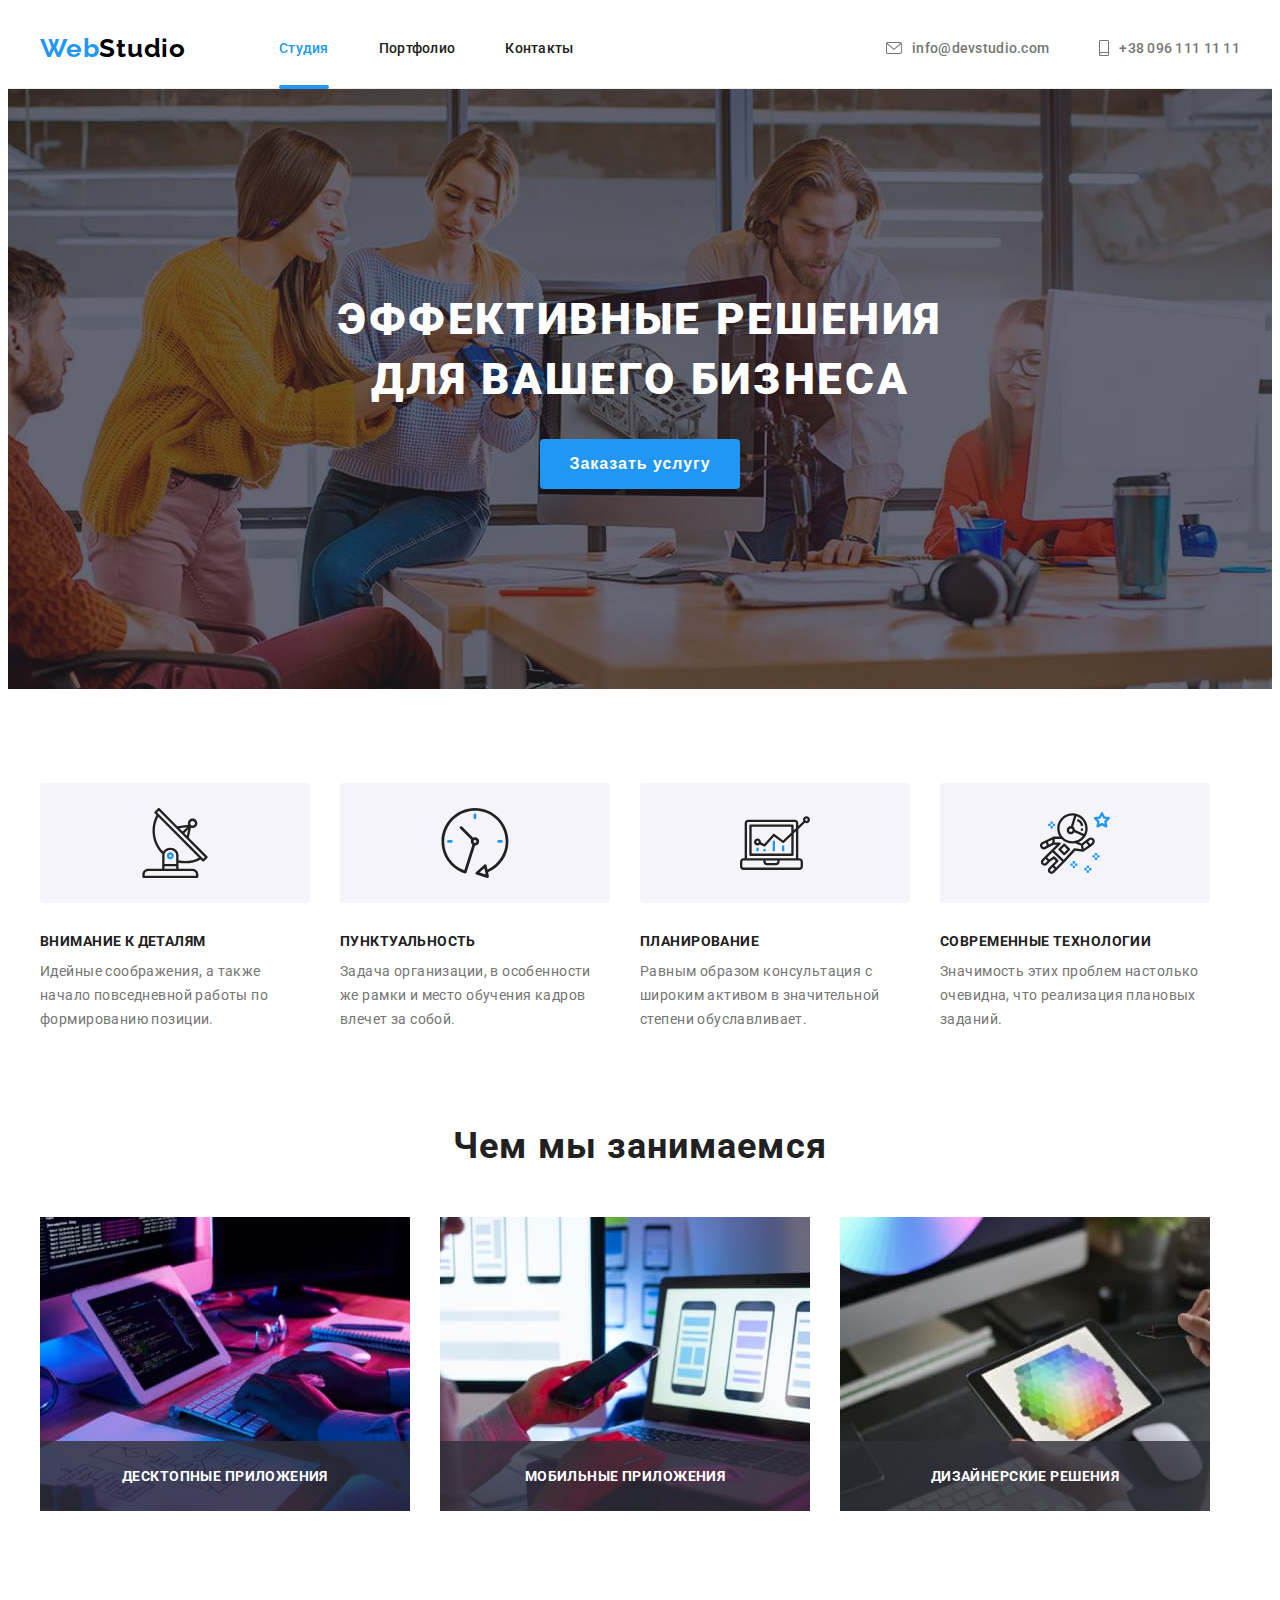
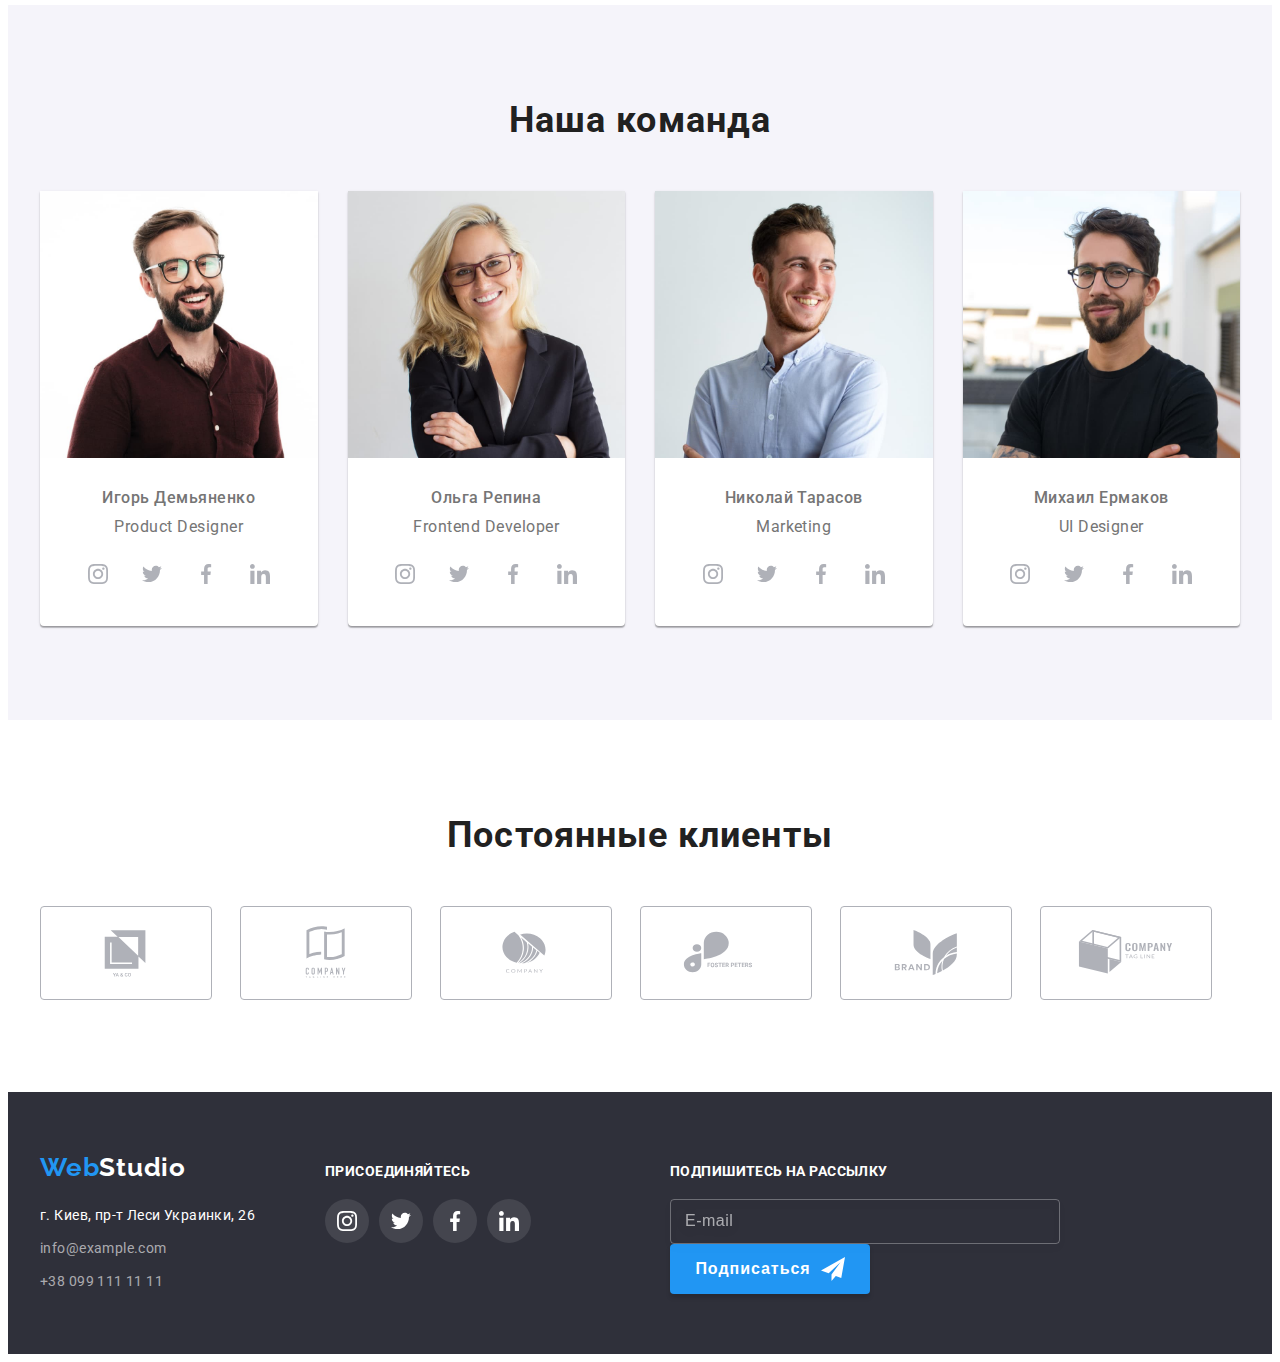
==== commit 1a33cfcf: "3" ====
--- a/index.html
+++ b/index.html
@@ -66,90 +66,91 @@
             <use href="./images/icon.svg#menu_40px"></use>
           </svg>
         </button>
-      </div>
-
-      <div class="backdrop is-hidden" data-menu>
-        <div class="header-menu">
-          <button type="button" class="menu__close-back" data-menu-close>
-            <svg class="menu__close-back_icon" width="40" height="40">
-              <use href="./images/icon.svg#close_40px"></use>
-            </svg>
-          </button>
-
-          <nav class="menu-nav">
-            <ul class="menu-nav__list">
-              <li class="menu-nav__item">
-                <a class="menu-nav__link" href="./index.html">
-                  <span class="nav__link_current-page">Студия</span>
-                </a>
-              </li>
-              <li class="menu-nav__item">
-                <a class="menu-nav__link" href="./portfolio.html">Портфолио</a>
-              </li>
-              <li class="menu-nav__item">
-                <a class="menu-nav__link" href="">Контакты</a>
+        <div class="backdrop is-hidden" data-menu>
+          <div class="header-menu">
+            <button type="button" class="menu__close-back" data-menu-close>
+              <svg class="menu__close-back_icon" width="40" height="40">
+                <use href="./images/icon.svg#close_40px"></use>
+              </svg>
+            </button>
+
+            <nav class="menu-nav">
+              <ul class="menu-nav__list">
+                <li class="menu-nav__item">
+                  <a class="menu-nav__link" href="./index.html">
+                    <span class="nav__link_current-page">Студия</span>
+                  </a>
+                </li>
+                <li class="menu-nav__item">
+                  <a class="menu-nav__link" href="./portfolio.html"
+                    >Портфолио</a
+                  >
+                </li>
+                <li class="menu-nav__item">
+                  <a class="menu-nav__link" href="">Контакты</a>
+                </li>
+              </ul>
+            </nav>
+
+            <ul class="menu-contacts">
+              <li class="menu-contacts__item">
+                <a class="menu-contacts__link_tel" href="tel:+380961111111">
+                  +38 096 111 11 11
+                </a>
+              </li>
+              <li class="menu-contacts__item">
+                <a
+                  class="menu-contacts__link_email"
+                  href="mailto:info@devstudio.com"
+                >
+                  info@devstudio.com
+                </a>
               </li>
             </ul>
-          </nav>
-
-          <ul class="menu-contacts">
-            <li class="menu-contacts__item">
-              <a class="menu-contacts__link_tel" href="tel:+380961111111">
-                +38 096 111 11 11
-              </a>
-            </li>
-            <li class="menu-contacts__item">
-              <a
-                class="menu-contacts__link_email"
-                href="mailto:info@devstudio.com"
-              >
-                info@devstudio.com
-              </a>
-            </li>
-          </ul>
-
-          <ul class="social-list social-list_menu">
-            <li class="social-list__item_menu">
-              <a
-                href="https://www.instagram.com/"
-                class="social-list__link_menu"
-                target="_blank"
-                rel="noreferrer noopener"
-              >
-                Instagram
-              </a>
-            </li>
-            <li class="social-list__item_menu">
-              <a
-                href="https://facebook.com/"
-                class="social-list__link_menu"
-                target="_blank"
-                rel="noreferrer noopener"
-              >
-                Facebook
-              </a>
-            </li>
-            <li class="social-list__item_menu">
-              <a
-                href="https://twitter.com/"
-                class="social-list__link_menu"
-                target="_blank"
-                rel="noreferrer noopener"
-              >
-                Twitter
-              </a>
-            </li>
-            <li class="social-list__item_menu">
-              <a
-                href="https://linkedin.com/"
-                class="social-list__link_menu"
-                target="_blank"
-                rel="noreferrer noopener"
-              >
-                LinkedIn
-              </a>
-            </li>
-          </ul>
+
+            <ul class="social-list social-list_menu">
+              <li class="social-list__item_menu">
+                <a
+                  href="https://www.instagram.com/"
+                  class="social-list__link_menu"
+                  target="_blank"
+                  rel="noreferrer noopener"
+                >
+                  Instagram
+                </a>
+              </li>
+              <li class="social-list__item_menu">
+                <a
+                  href="https://facebook.com/"
+                  class="social-list__link_menu"
+                  target="_blank"
+                  rel="noreferrer noopener"
+                >
+                  Facebook
+                </a>
+              </li>
+              <li class="social-list__item_menu">
+                <a
+                  href="https://twitter.com/"
+                  class="social-list__link_menu"
+                  target="_blank"
+                  rel="noreferrer noopener"
+                >
+                  Twitter
+                </a>
+              </li>
+              <li class="social-list__item_menu">
+                <a
+                  href="https://linkedin.com/"
+                  class="social-list__link_menu"
+                  target="_blank"
+                  rel="noreferrer noopener"
+                >
+                  LinkedIn
+                </a>
+              </li>
+            </ul>
+          </div>
         </div>
       </div>
     </header>
--- a/css/main.min.css
+++ b/css/main.min.css
@@ -1,2 +1,2 @@
-:root{--primary-text-color: #757575;--secondary-text-color: #212121;--third-text-color: #ffffff;--primary-background-color: #e5e5e5;--secondary-background-color: #f5f4fa;--third-background-color: #ffffff;--primary-logo-color: #000000;--accent-color: #2196f3;--active-color: #188ce8}.visually-hidden{position:absolute;width:1px;height:1px;margin:-1px;border:0;padding:0;white-space:nowrap;clip-path:inset(100%);clip:rect(0 0 0 0);overflow:hidden}p,h1,h2,h3,h4,h5,h6,ul{margin:0;padding:0}img{display:block}ul{list-style:none}body{font-family:'Roboto', sans-serif;color:var(--primary-text-color);letter-spacing:0.03em}img{display:block}a{color:var(--primary-text-color);text-decoration:none;transition:color 250ms cubic-bezier(0.4, 0, 0.2, 1)}a:hover,a:focus{color:var(--accent-color)}@media screen and (min-width: 320px){.container{width:100%;padding-left:15px;padding-right:15px;margin:0 auto}}@media screen and (min-width: 480px){.container{width:480px;padding-left:15px;padding-right:15px;margin:0 auto}}@media screen and (min-width: 768px){.container{width:768px;padding-left:15px;padding-right:15px;margin:0 auto}}@media screen and (min-width: 1200px){.container{width:1200px;padding-left:15px;padding-right:15px;margin:0 auto}}.social-list{display:flex;justify-content:center}.social-list__item+.social-list__item{margin-left:10px}.social-list__link{display:flex;align-items:center;justify-content:center;width:44px;height:44px;border-radius:50%;color:#afb1b8;background-color:#ffffff;transition:background-color 250ms cubic-bezier(0.4, 0, 0.2, 1)}.social-list__link:focus,.social-list__link:hover{background-color:var(--accent-color)}.social-list__icon{fill:currentColor;transition:fill 250ms cubic-bezier(0.4, 0, 0.2, 1)}.social-list__link:focus .social-list__icon,.social-list__link:hover .social-list__icon{fill:#ffffff}.social-list__link_inverted{color:var(--third-text-color);background-color:rgba(255,255,255,0.1);transition:background-color 250ms cubic-bezier(0.4, 0, 0.2, 1)}.social-list__link_inverted:focus,.social-list__link_inverted:hover{background-color:var(--accent-color)}.social-list__icon{fill:currentColor}.social-list_menu{position:relative}.social-list__item_menu+.social-list__item_menu{margin-left:20px}.social-list__item_menu:not(:first-child)::before{content:'';display:block;height:100%;width:1px;top:0;margin-left:-10px;background-color:rgba(33,33,33,0.2);position:absolute}.social-list__link_menu{color:var(--accent-color);font-weight:500;font-size:18px;line-height:1.11111;letter-spacing:.02em;text-transform:none}.btn{display:flex;justify-content:center;padding:10px 20px;width:200px;font-weight:700;font-size:16px;line-height:1.875;letter-spacing:.06em;text-transform:none;border:transparent;border-radius:4px;box-shadow:0px 4px 4px rgba(0,0,0,0.15);background-color:var(--accent-color);color:var(--third-text-color);cursor:pointer}.btn:active{background-color:var(--active-color)}.nav__link_current-page{color:var(--accent-color)}@media screen and (min-width: 768px){.nav__link_current-page::after{content:'';display:block;height:4px;width:100%;position:absolute;bottom:0;transform:translateY(1px);background:var(--accent-color);border-radius:2px}}.logo{font-family:'Raleway', sans-serif;font-weight:700;font-size:26px;line-height:1.19231;letter-spacing:.03em;text-transform:none;color:var(--accent-color)}.logo:hover .logo_primary-color,.logo:focus .logo_primary-color,.logo:hover .logo_secondary-color,.logo:focus .logo_secondary-color{color:var(--accent-color)}.logo_primary-color{color:var(--primary-logo-color);transition:color 250ms cubic-bezier(0.4, 0, 0.2, 1)}.logo_secondary-color{color:var(--third-text-color);transition:color 250ms cubic-bezier(0.4, 0, 0.2, 1)}.section-title{text-align:center;color:var(--secondary-text-color)}@media screen and (min-width: 320px){.section-title{font-weight:700;font-size:28px;line-height:1.17857;letter-spacing:.03em;text-transform:none}}@media screen and (min-width: 1200px){.section-title{font-weight:700;font-size:36px;line-height:1.16667;letter-spacing:.03em;text-transform:none}}@media screen and (min-width: 320px){.section{padding:60px 0}}@media screen and (min-width: 1200px){.section{padding:94px 0}}.backdrop{position:fixed;top:0;left:0;width:100%;height:100%;opacity:1;transition:opacity 250ms cubic-bezier(0.4, 0, 0.2, 1);background:rgba(0,0,0,0.2)}.backdrop.is-hidden{opacity:0;pointer-events:none}.modal{position:absolute;top:50%;left:50%;transform:translate(-50%, -50%) scale(1);padding:40px;transition:transform 250ms cubic-bezier(0.4, 0, 0.2, 1);background:#ffffff;box-shadow:0px 1px 3px rgba(0,0,0,0.12),0px 1px 1px rgba(0,0,0,0.14),0px 2px 1px rgba(0,0,0,0.2);border-radius:4px}@media screen and (max-width: 400px){.modal{padding:40px 20px}}@media screen and (max-width: 479px){.modal{width:95vw;min-height:609px}}@media screen and (min-width: 480px) and (max-width: 1199px){.modal{width:450px;min-height:609px}}@media screen and (min-width: 1200px){.modal{width:528px;min-height:580px}}.modal__close-back{position:absolute;top:8px;right:8px;display:flex;align-items:center;justify-content:center;width:30px;height:30px;background:#ffffff;border-radius:50%;border:1px solid rgba(0,0,0,0.1);transition:border 250ms cubic-bezier(0.4, 0, 0.2, 1)}.modal__close-back:hover,.modal__close-back:focus{border:1px solid var(--accent-color)}.modal__close-back_icon{fill:currentColor;width:18px;height:18px;transition:fill 250ms cubic-bezier(0.4, 0, 0.2, 1)}.modal__close-back:hover .modal__close-back_icon,.modal__close-back:focus .modal__close-back_icon{fill:var(--accent-color)}.modal__title{color:var(--secondary-text-color);margin-bottom:12px}@media screen and (min-width: 320px) and (max-width: 1199px){.modal__title{font-weight:700;font-size:20px;line-height:1.5;letter-spacing:.03em;text-transform:none;text-align:center}}@media screen and (min-width: 1200px){.modal__title{font-weight:700;font-size:20px;line-height:1.15;letter-spacing:.03em;text-transform:none}}.modal-form__field{margin-bottom:10px}.modal-form__label{display:block;margin-bottom:4px;font-size:12px;line-height:1.17;letter-spacing:0.01em;color:var(--primary-text-color)}.modal-form__input_wrraper{position:relative}.modal-form__input{width:100%;height:40px;padding:12px;padding-left:41px;border:1px solid rgba(33,33,33,0.2);border-radius:4px;outline:none;transition:border-color 250ms cubic-bezier(0.4, 0, 0.2, 1)}.modal-form__input:focus{border-color:var(--accent-color)}.modal-form__icon{position:absolute;top:50%;left:11px;transform:translateY(-50%);fill:#212121;transition:fill 250ms cubic-bezier(0.4, 0, 0.2, 1)}.modal-form__input:focus+.modal-form__icon{fill:var(--accent-color)}.modal-form__comment{margin-bottom:20px}.modal-form__input_text{padding:12px 16px;resize:none;height:120px}.modal-form__input_text::placeholder{font-size:12px;line-height:1.17;letter-spacing:0.01em;color:rgba(117,117,117,0.5);transition:text-shadow 250ms cubic-bezier(0.4, 0, 0.2, 1)}.modal-form__input_text:focus.modal-form__input_text::placeholder{text-shadow:0px 4px 4px rgba(0,0,0,0.25)}.modal-form__check{margin-bottom:40px}.modal-form__agree-link{text-decoration:underline;color:var(--accent-color)}@media screen and (max-width: 443px){.modal-form__agree-link{margin-top:3px}}.modal-form__check-text{display:flex;align-items:center;flex-wrap:wrap;color:var(--primary-text-color)}@media screen and (min-width: 320px) and (max-width: 1199px){.modal-form__check-text{font-weight:400;font-size:11px;line-height:1.27273;letter-spacing:.03em;text-transform:none}}@media screen and (min-width: 1200px){.modal-form__check-text{font-weight:400;font-size:14px;line-height:1.71429;letter-spacing:.03em;text-transform:none}}.modal-form__check-box-custom{display:flex;align-items:center;justify-content:center;margin-right:8px;width:16px;height:15px;border-radius:2px;border:2px solid #212121}.modal-form__check_input:checked+.modal-form__check-text .modal-form__check-box-custom{background-color:var(--accent-color);border-color:transparent}.modal-submit{margin:0 auto}@media screen and (min-width: 768px) and (max-width: 1199px){.list{display:flex;flex-wrap:wrap;justify-content:center;margin:-15px}}@media screen and (min-width: 1200px){.list{display:flex;flex-wrap:wrap}}@media screen and (min-width: 320px) and (max-width: 767px){.list__item+.list__item{margin-bottom:30px}}@media screen and (min-width: 768px) and (max-width: 1199px){.list__item+.list__item{flex-basis:354px;margin:15px}}@media screen and (min-width: 1200px){.list__item+.list__item{flex-basis:270px}.list__item+.list__item+.list__item+.list__item{margin-left:30px}}.header-menu{position:fixed;padding:48px 40px;display:flex;flex-direction:column;width:100vw;height:100vh;background-color:#ffffff}.menu-nav__item+.menu-nav__item{margin-top:32px}.menu-nav__link{font-weight:500;font-size:40px;line-height:1.175;letter-spacing:.02em;text-transform:none;color:var(--secondary-text-color)}.menu-contacts{margin-top:auto}.menu-contacts{margin-top:auto;margin-bottom:64px}.menu-contacts__item+.menu-contacts__item{margin-top:32px}.menu-contacts__link_tel{font-weight:500;font-size:34px;line-height:1.17647;letter-spacing:.02em;text-transform:none;color:var(--accent-color)}.menu-contacts__link_email{font-weight:500;font-size:24px;line-height:1.16667;letter-spacing:.02em;text-transform:none}.menu__close-back{position:absolute;border:none;background-color:transparent;top:10px;right:15px;padding:0px;width:40px;height:40px;display:block}.menu__close-back_icon{fill:#212121;transition:fill 250ms cubic-bezier(0.4, 0, 0.2, 1)}.menu__close-back_icon:hover,.menu__close-back_icon:focus{fill:var(--accent-color)}.header{border-bottom:1px solid #ececec}.header__container{display:flex;align-items:center}@media screen and (min-width: 768px) and (max-width: 1199px){.header__container{justify-content:space-between}}@media screen and (min-width: 1200px){.header__logo{margin-right:93px}}@media screen and (min-width: 320px) and (max-width: 767px){.header__nav{display:none}}@media screen and (min-width: 768px){.nav-list{display:flex}}.nav__item+.nav__item{margin-left:50px}.nav__link{position:relative;display:block;padding:32px 0;font-weight:500;font-size:14px;line-height:1.14286;letter-spacing:.02em;text-transform:none;color:var(--secondary-text-color)}@media screen and (min-width: 320px) and (max-width: 767px){.header__contacts{display:none}}@media screen and (min-width: 768px) and (max-width: 1199px){.header__contacts{display:flex;flex-direction:column}}@media screen and (min-width: 1200px){.header__contacts{display:flex;align-items:center;margin-left:auto}}@media screen and (min-width: 768px) and (max-width: 1199px){.contacts-list__item+.contacts-list__item{margin-top:10px}}@media screen and (min-width: 1200px){.contacts-list__item+.contacts-list__item{margin-left:50px}}.contacts-list__link{padding:32px 0;font-weight:500;font-size:14px;line-height:1.14286;letter-spacing:.02em;text-transform:none;color:var(--primary-text-color)}@media screen and (min-width: 1200px){.contacts-list__link{display:flex;align-items:center;justify-content:center}}.contacts-list__icon{margin-right:10px;fill:currentColor}.contacts-list__link:hover .contacts-list__icon,.contacts-list__link:focus .contacts-list__icon{fill:currentColor}.menu-open-btn{border:none;background-color:transparent;padding:0px;width:40px;height:40px;display:block;margin-left:auto;fill:#212121;transition:fill 250ms cubic-bezier(0.4, 0, 0.2, 1)}.menu-open-btn:hover,.menu-open-btn:focus{fill:var(--accent-color)}@media screen and (min-width: 320px) and (max-width: 767px){.menu-open-btn{margin-top:10px;margin-bottom:10px}}@media screen and (min-width: 768px){.menu-open-btn{display:none}}.hero{max-width:1600px;margin:0 auto;text-align:center;background-image:linear-gradient(rgba(47,48,58,0.4), rgba(47,48,58,0.4)),url(../images/hero-bg.jpeg);background-repeat:no-repeat;background-position:center;background-size:cover}@media screen and (min-width: 320px) and (max-width: 1199px){.hero{padding-top:118px;padding-bottom:118px}}@media screen and (min-width: 1200px){.hero{padding-top:200px;padding-bottom:200px}}.hero__title{margin-left:auto;margin-right:auto;color:var(--third-text-color);margin-bottom:30px}@media screen and (min-width: 320px) and (max-width: 1199px){.hero__title{font-weight:900;font-size:26px;line-height:1.61538;letter-spacing:.06em;text-transform:uppercase;max-width:360px}}@media screen and (min-width: 1200px){.hero__title{max-width:696px;font-weight:900;font-size:44px;line-height:1.36364;letter-spacing:.06em;text-transform:uppercase}}.hero__btn{margin-right:auto;margin-left:auto}@media screen and (min-width: 768px) and (max-width: 1199px){.advantage-list{display:flex;flex-wrap:wrap;margin:-15px}}@media screen and (min-width: 1200px){.advantage-list{display:flex;flex-wrap:wrap}}@media screen and (min-width: 320px) and (max-width: 767px){.advantage-list__item{margin-bottom:30px}}@media screen and (min-width: 768px) and (max-width: 1199px){.advantage-list__item{flex-basis:calc((100% - 4 * 15px) / 2);margin:15px}}@media screen and (min-width: 1200px){.advantage-list__item{flex-basis:270px}.advantage-list__item+.advantage-list__item{margin-left:30px}}.advantage-list__wrapper{display:flex;align-items:center;justify-content:center;height:120px;margin-bottom:30px;background-color:var(--secondary-background-color);border-radius:4px}.advantage-list__subtitle{margin-bottom:10px;font-weight:700;font-size:14px;line-height:1.14286;letter-spacing:.03em;text-transform:uppercase;color:var(--secondary-text-color)}@media screen and (min-width: 320px) and (max-width: 767px){.advantage-list__subtitle{text-align:center}}.advantage-list__text{font-weight:400;font-size:14px;line-height:1.71429;letter-spacing:.03em;text-transform:none}@media screen and (max-width: 1199px){.work{display:none}}@media screen and (min-width: 1200px){.work{padding-top:0}}.work__title{margin-bottom:50px}.work-list{display:flex}.work-list__item+.work-list__item{margin-left:30px}.card-thumb{position:relative}.card-thumb__text{position:absolute;bottom:0;width:100%;padding:27px 0;font-weight:700;font-size:14px;line-height:1.14286;letter-spacing:.03em;text-transform:uppercase;text-align:center;color:var(--third-text-color);background-color:rgba(47,48,58,0.8)}.command{background-color:var(--secondary-background-color)}.command__title{margin-bottom:50px}@media screen and (min-width: 768px) and (max-width: 1199px){.command__list{display:flex;flex-wrap:wrap;margin:-15px}}@media screen and (min-width: 1200px){.command__list{display:flex}}.command__item{background-color:var(--third-background-color);border-radius:0px 0px 4px 4px;box-shadow:0px 1px 3px rgba(0,0,0,0.12),0px 1px 1px rgba(0,0,0,0.14),0px 2px 1px rgba(0,0,0,0.2)}@media screen and (min-width: 320px) and (max-width: 767px){.command__item{margin-bottom:30px;min-width:270px;height:auto;margin-left:auto;margin-right:auto}}@media screen and (min-width: 768px) and (max-width: 1199px){.command__item{margin:15px;flex-basis:calc((100% - 4 * 15px) / 2)}}@media screen and (min-width: 1200px){.command__item+.command__item{margin-left:30px}}.command__description{padding:30px 0;text-align:center}.command__subtitle{margin-bottom:10px;font-weight:500;font-size:16px;line-height:1.19}.command__text{margin-bottom:16px;font-size:16px;line-height:1.19}.clients__title{margin-bottom:50px}.clients__list{display:flex}@media screen and (min-width: 320px) and (max-width: 1199px){.clients__list{flex-wrap:wrap;margin:-15px}}.clients__item{height:92px}@media screen and (min-width: 320px) and (max-width: 767px){.clients__item{margin:15px;flex-basis:calc((100% - 4 * 15px) / 2)}}@media screen and (min-width: 768px) and (max-width: 1199px){.clients__item{margin:15px;flex-basis:calc((100% - 6 * 15px) / 3)}}@media screen and (min-width: 1200px){.clients__item{flex-basis:calc((100% - 12 * 15px) / 6)}.clients__item+.clients__item{margin-left:30px}}.clients__link{display:flex;align-items:center;justify-content:center;width:100%;height:100%;border:1px solid #afb1b8;border-radius:4px;transition:border 250ms cubic-bezier(0.4, 0, 0.2, 1)}.clients__link:hover,.clients__link:focus{border:1px solid var(--accent-color)}.clients__logo{fill:#afb1b8;transition:fill 250ms cubic-bezier(0.4, 0, 0.2, 1)}.clients__link:hover .clients__logo,.clients__link:focus .clients__logo{fill:var(--accent-color)}.footer{padding:60px 0;background-color:#2f303a}.footer__container{display:flex}@media screen and (min-width: 320px) and (max-width: 767px){.footer__container{flex-direction:column;align-items:center}}@media screen and (min-width: 768px) and (max-width: 1199px){.footer__container{flex-wrap:wrap;justify-content:space-around;align-items:baseline}}@media screen and (min-width: 1200px){.footer__container{align-items:baseline}}@media screen and (min-width: 320px) and (max-width: 1199px){.footer__adress{text-align:center;margin-bottom:60px}}@media screen and (min-width: 1200px){.footer__adress{margin-right:70px}}@media screen and (min-width: 320px) and (max-width: 767px){.footer__social{text-align:center;margin-bottom:60px}}@media screen and (min-width: 768px) and (max-width: 1199px){.footer__social{text-align:center}}.footer__logo{display:inline-block;margin-bottom:20px}.address{font-style:inherit}.addres__list{display:inline-block}.addres__item+.addres__item{margin-top:9px}.adress__location{font-weight:400;font-size:14px;line-height:1.71429;letter-spacing:.03em;text-transform:none;color:var(--third-text-color)}.adress__contacts{font-weight:400;font-size:14px;line-height:1.71429;letter-spacing:.03em;text-transform:none;color:rgba(255,255,255,0.6)}.footer__title{font-weight:700;font-size:14px;line-height:1.14286;letter-spacing:.03em;text-transform:uppercase;color:#ffffff;margin-bottom:20px}@media screen and (min-width: 320px) and (max-width: 767px){.footer__subscribe{width:100%}}@media screen and (min-width: 1200px){.footer__subscribe{width:570px;margin-left:auto}}@media screen and (min-width: 320px) and (max-width: 767px){.form-footer{display:flex;flex-direction:column;text-align:center}}@media screen and (min-width: 768px) and (max-width: 1199px){.form-footer{text-align:center}}@media screen and (min-width: 1200px){.form-footer{display:flex;flex-wrap:wrap}}.form-footer__input{padding:14px;background-color:transparent;color:var(--third-text-color);border:1px solid rgba(255,255,255,0.3);filter:drop-shadow(0px 4px 4px rgba(0,0,0,0.15));border-radius:4px;outline:none;transition:border-color 250ms cubic-bezier(0.4, 0, 0.2, 1)}.form-footer__input:focus{border-color:var(--accent-color)}.form-footer__input::placeholder{font-weight:400;font-size:16px;line-height:1.25;letter-spacing:.03em;text-transform:none;color:rgba(255,255,255,0.6)}@media screen and (min-width: 320px) and (max-width: 767px){.form-footer__input{width:100%;max-width:450px;margin-bottom:20px}}@media screen and (min-width: 768px) and (max-width: 1199px){.form-footer__input{width:450px;margin-bottom:20px}}@media screen and (min-width: 1200px){.form-footer__input{margin-right:10px;flex-basis:calc(100% - 210px)}}@media screen and (min-width: 320px) and (max-width: 1199px){.form-footer__btn{margin:0 auto}}.form-footer__icon{margin-left:10px;align-self:center}@media screen and (min-width: 320px) and (max-width: 767px){.portfolio-filter{display:flex;justify-content:start;flex-wrap:wrap;margin:-7px -4px;max-width:450px}}@media screen and (min-width: 1200px){.portfolio-filter{display:flex;justify-content:center}}@media screen and (min-width: 320px){.portfolio-filter_margin-bottom{margin-bottom:40px}}@media screen and (min-width: 320px){.portfolio-filter_margin-bottom{margin-bottom:30px}}@media screen and (min-width: 1200px){.portfolio-filter_margin-bottom{margin-bottom:50px}}@media screen and (min-width: 320px) and (max-width: 767px){.portfolio-filter__item{margin:7px 4px}}@media screen and (min-width: 768px){.portfolio-filter__item+.portfolio-filter__item{margin-left:8px}}.portfolio-filter__btn{padding:6px 22px;font-weight:500;font-size:16px;line-height:1.625;letter-spacing:.03em;text-transform:none;color:var(--secondary-text-color);background-color:var(--secondary-background-color);border-radius:4px;border:transparent;transition:color 250ms cubic-bezier(0.4, 0, 0.2, 1),background-color 250ms cubic-bezier(0.4, 0, 0.2, 1),box-shadow 250ms cubic-bezier(0.4, 0, 0.2, 1)}.portfolio-filter__btn:hover,.portfolio-filter__btn:focus{color:var(--third-text-color);background-color:var(--accent-color);box-shadow:0px 3px 1px rgba(0,0,0,0.1),0px 1px 2px rgba(0,0,0,0.08),0px 2px 2px rgba(0,0,0,0.12)}@media screen and (min-width: 768px) and (max-width: 1199px){.portfolio-grid{display:flex;margin:-15px;flex-wrap:wrap}}@media screen and (min-width: 1200px){.portfolio-grid{display:flex;margin:-15px;flex-wrap:wrap}}@media screen and (min-width: 320px) and (max-width: 767px){.portfolio-grid__item{margin:0 auto}.portfolio-grid__item+.portfolio-grid__item{margin-top:30px}}@media screen and (min-width: 768px) and (max-width: 1199px){.portfolio-grid__item{margin:15px;flex-basis:calc((100% - 4 * 15px) / 2)}}@media screen and (min-width: 1200px){.portfolio-grid__item{margin:15px}}.portfolio-grid__link{display:block;transition:box-shadow 250ms cubic-bezier(0.4, 0, 0.2, 1)}.portfolio-grid__link:focus,.portfolio-grid__link:hover{box-shadow:0px 1px 1px rgba(0,0,0,0.12),0px 4px 4px rgba(0,0,0,0.06),1px 4px 6px rgba(0,0,0,0.16)}@media screen and (min-width: 768px) and (max-width: 1199px){.portfolio-grid__link{display:flex;flex-direction:column;height:100%}}.portfolio-grid__thumb{position:relative;bottom:0;overflow:hidden}.portfolio-grid__text{position:absolute;bottom:0;width:100%;height:100%;padding:63px 24px;font-size:18px;line-height:1.56;font-weight:400;font-size:18px;line-height:1.55556;letter-spacing:.03em;text-transform:none;color:var(--third-text-color);background-color:var(--accent-color);transform:translateY(380px);transition:transform 250ms cubic-bezier(0.4, 0, 0.2, 1)}.portfolio-grid__link:focus .portfolio-grid__text,.portfolio-grid__link:hover .portfolio-grid__text{transform:translateY(0)}.portfolio-grid__description{padding:20px 24px;border-bottom:1px solid #eeeeee;border-left:1px solid #eeeeee;border-right:1px solid #eeeeee}@media screen and (min-width: 768px) and (max-width: 1199px){.portfolio-grid__description{flex-grow:1}}.portfolio-grid__title{margin-bottom:4px;font-weight:700;font-size:18px;line-height:2;letter-spacing:.06em;text-transform:none;color:var(--secondary-text-color)}.portfolio-grid__subtitle{font-weight:400;font-size:16px;line-height:1.875;letter-spacing:.03em;text-transform:none;color:var(--primary-text-color)}
+:root{--primary-text-color: #757575;--secondary-text-color: #212121;--third-text-color: #ffffff;--primary-background-color: #e5e5e5;--secondary-background-color: #f5f4fa;--third-background-color: #ffffff;--primary-logo-color: #000000;--accent-color: #2196f3;--active-color: #188ce8}.visually-hidden{position:absolute;width:1px;height:1px;margin:-1px;border:0;padding:0;white-space:nowrap;clip-path:inset(100%);clip:rect(0 0 0 0);overflow:hidden}p,h1,h2,h3,h4,h5,h6,ul{margin:0;padding:0}img{display:block}ul{list-style:none}body{font-family:'Roboto', sans-serif;color:var(--primary-text-color);letter-spacing:0.03em}img{display:block}a{color:var(--primary-text-color);text-decoration:none;transition:color 250ms cubic-bezier(0.4, 0, 0.2, 1)}a:hover,a:focus{color:var(--accent-color)}@media screen and (min-width: 320px){.container{width:100%;padding-left:15px;padding-right:15px;margin:0 auto}}@media screen and (min-width: 480px){.container{width:480px;padding-left:15px;padding-right:15px;margin:0 auto}}@media screen and (min-width: 768px){.container{width:768px;padding-left:15px;padding-right:15px;margin:0 auto}}@media screen and (min-width: 1200px){.container{width:1200px;padding-left:15px;padding-right:15px;margin:0 auto}}.social-list{display:flex;justify-content:center}.social-list__item+.social-list__item{margin-left:10px}.social-list__link{display:flex;align-items:center;justify-content:center;width:44px;height:44px;border-radius:50%;color:#afb1b8;background-color:#ffffff;transition:background-color 250ms cubic-bezier(0.4, 0, 0.2, 1)}.social-list__link:focus,.social-list__link:hover{background-color:var(--accent-color)}.social-list__icon{fill:currentColor;transition:fill 250ms cubic-bezier(0.4, 0, 0.2, 1)}.social-list__link:focus .social-list__icon,.social-list__link:hover .social-list__icon{fill:#ffffff}.social-list__link_inverted{color:var(--third-text-color);background-color:rgba(255,255,255,0.1);transition:background-color 250ms cubic-bezier(0.4, 0, 0.2, 1)}.social-list__link_inverted:focus,.social-list__link_inverted:hover{background-color:var(--accent-color)}.social-list__icon{fill:currentColor}.social-list_menu{position:relative}.social-list__item_menu+.social-list__item_menu{margin-left:20px}.social-list__item_menu:not(:first-child)::before{content:'';display:block;height:100%;width:1px;top:0;margin-left:-10px;background-color:rgba(33,33,33,0.2);position:absolute}.social-list__link_menu{color:var(--accent-color);font-weight:500;font-size:18px;line-height:1.11111;letter-spacing:.02em;text-transform:none}.btn{display:flex;justify-content:center;padding:10px 20px;width:200px;font-weight:700;font-size:16px;line-height:1.875;letter-spacing:.06em;text-transform:none;border:transparent;border-radius:4px;box-shadow:0px 4px 4px rgba(0,0,0,0.15);background-color:var(--accent-color);color:var(--third-text-color);cursor:pointer}.btn:active{background-color:var(--active-color)}.nav__link_current-page{color:var(--accent-color)}@media screen and (min-width: 768px){.nav__link_current-page::after{content:'';display:block;height:4px;width:100%;position:absolute;bottom:0;transform:translateY(1px);background:var(--accent-color);border-radius:2px}}.logo{font-family:'Raleway', sans-serif;font-weight:700;font-size:26px;line-height:1.19231;letter-spacing:.03em;text-transform:none;color:var(--accent-color)}.logo:hover .logo_primary-color,.logo:focus .logo_primary-color,.logo:hover .logo_secondary-color,.logo:focus .logo_secondary-color{color:var(--accent-color)}.logo_primary-color{color:var(--primary-logo-color);transition:color 250ms cubic-bezier(0.4, 0, 0.2, 1)}.logo_secondary-color{color:var(--third-text-color);transition:color 250ms cubic-bezier(0.4, 0, 0.2, 1)}.section-title{text-align:center;color:var(--secondary-text-color)}@media screen and (min-width: 320px){.section-title{font-weight:700;font-size:28px;line-height:1.17857;letter-spacing:.03em;text-transform:none}}@media screen and (min-width: 1200px){.section-title{font-weight:700;font-size:36px;line-height:1.16667;letter-spacing:.03em;text-transform:none}}@media screen and (min-width: 320px){.section{padding:60px 0}}@media screen and (min-width: 1200px){.section{padding:94px 0}}.backdrop{position:fixed;z-index:2;top:0;left:0;width:100%;height:100%;opacity:1;transition:opacity 250ms cubic-bezier(0.4, 0, 0.2, 1);background:rgba(0,0,0,0.2)}.backdrop.is-hidden{opacity:0;pointer-events:none}.modal{position:absolute;top:50%;left:50%;transform:translate(-50%, -50%) scale(1);padding:40px;transition:transform 250ms cubic-bezier(0.4, 0, 0.2, 1);background:#ffffff;box-shadow:0px 1px 3px rgba(0,0,0,0.12),0px 1px 1px rgba(0,0,0,0.14),0px 2px 1px rgba(0,0,0,0.2);border-radius:4px}@media screen and (max-width: 400px){.modal{padding:40px 20px}}@media screen and (max-width: 479px){.modal{width:95vw;min-height:609px}}@media screen and (min-width: 480px) and (max-width: 1199px){.modal{width:450px;min-height:609px}}@media screen and (min-width: 1200px){.modal{width:528px;min-height:580px}}.modal__close-back{position:absolute;top:8px;right:8px;display:flex;align-items:center;justify-content:center;width:30px;height:30px;background:#ffffff;border-radius:50%;border:1px solid rgba(0,0,0,0.1);transition:border 250ms cubic-bezier(0.4, 0, 0.2, 1)}.modal__close-back:hover,.modal__close-back:focus{border:1px solid var(--accent-color)}.modal__close-back_icon{fill:currentColor;width:18px;height:18px;transition:fill 250ms cubic-bezier(0.4, 0, 0.2, 1)}.modal__close-back:hover .modal__close-back_icon,.modal__close-back:focus .modal__close-back_icon{fill:var(--accent-color)}.modal__title{color:var(--secondary-text-color);margin-bottom:12px}@media screen and (min-width: 320px) and (max-width: 1199px){.modal__title{font-weight:700;font-size:20px;line-height:1.5;letter-spacing:.03em;text-transform:none;text-align:center}}@media screen and (min-width: 1200px){.modal__title{font-weight:700;font-size:20px;line-height:1.15;letter-spacing:.03em;text-transform:none}}.modal-form__field{margin-bottom:10px}.modal-form__label{display:block;margin-bottom:4px;font-size:12px;line-height:1.17;letter-spacing:0.01em;color:var(--primary-text-color)}.modal-form__input_wrraper{position:relative}.modal-form__input{width:100%;height:40px;padding:12px;padding-left:41px;border:1px solid rgba(33,33,33,0.2);border-radius:4px;outline:none;transition:border-color 250ms cubic-bezier(0.4, 0, 0.2, 1)}.modal-form__input:focus{border-color:var(--accent-color)}.modal-form__icon{position:absolute;top:50%;left:11px;transform:translateY(-50%);fill:#212121;transition:fill 250ms cubic-bezier(0.4, 0, 0.2, 1)}.modal-form__input:focus+.modal-form__icon{fill:var(--accent-color)}.modal-form__comment{margin-bottom:20px}.modal-form__input_text{padding:12px 16px;resize:none;height:120px}.modal-form__input_text::placeholder{font-size:12px;line-height:1.17;letter-spacing:0.01em;color:rgba(117,117,117,0.5);transition:text-shadow 250ms cubic-bezier(0.4, 0, 0.2, 1)}.modal-form__input_text:focus.modal-form__input_text::placeholder{text-shadow:0px 4px 4px rgba(0,0,0,0.25)}.modal-form__check{margin-bottom:40px}.modal-form__agree-link{text-decoration:underline;color:var(--accent-color)}@media screen and (max-width: 443px){.modal-form__agree-link{margin-top:3px}}.modal-form__check-text{display:flex;align-items:center;flex-wrap:wrap;color:var(--primary-text-color)}@media screen and (min-width: 320px) and (max-width: 1199px){.modal-form__check-text{font-weight:400;font-size:11px;line-height:1.27273;letter-spacing:.03em;text-transform:none}}@media screen and (min-width: 1200px){.modal-form__check-text{font-weight:400;font-size:14px;line-height:1.71429;letter-spacing:.03em;text-transform:none}}.modal-form__check-box-custom{display:flex;align-items:center;justify-content:center;margin-right:8px;width:16px;height:15px;border-radius:2px;border:2px solid #212121}.modal-form__check_input:checked+.modal-form__check-text .modal-form__check-box-custom{background-color:var(--accent-color);border-color:transparent}.modal-submit{margin:0 auto}@media screen and (min-width: 768px) and (max-width: 1199px){.list{display:flex;flex-wrap:wrap;justify-content:center;margin:-15px}}@media screen and (min-width: 1200px){.list{display:flex;flex-wrap:wrap}}@media screen and (min-width: 320px) and (max-width: 767px){.list__item+.list__item{margin-bottom:30px}}@media screen and (min-width: 768px) and (max-width: 1199px){.list__item+.list__item{flex-basis:354px;margin:15px}}@media screen and (min-width: 1200px){.list__item+.list__item{flex-basis:270px}.list__item+.list__item+.list__item+.list__item{margin-left:30px}}.header-menu{position:fixed;z-index:999;padding:48px 40px;display:flex;flex-direction:column;width:100vw;height:100vh;background-color:#ffffff}.menu-nav__item+.menu-nav__item{margin-top:32px}.menu-nav__link{font-weight:500;font-size:40px;line-height:1.175;letter-spacing:.02em;text-transform:none;color:var(--secondary-text-color)}.menu-contacts{margin-top:auto}.menu-contacts{margin-top:auto;margin-bottom:64px}.menu-contacts__item+.menu-contacts__item{margin-top:32px}.menu-contacts__link_tel{font-weight:500;font-size:34px;line-height:1.17647;letter-spacing:.02em;text-transform:none;color:var(--accent-color)}.menu-contacts__link_email{font-weight:500;font-size:24px;line-height:1.16667;letter-spacing:.02em;text-transform:none}.menu__close-back{position:absolute;border:none;background-color:transparent;top:10px;right:15px;padding:0px;width:40px;height:40px;display:block}.menu__close-back{fill:#212121;transition:fill 250ms cubic-bezier(0.4, 0, 0.2, 1)}.menu__close-back:hover,.menu__close-back:focus{fill:var(--accent-color)}.header{border-bottom:1px solid #ececec}.header__container{display:flex;align-items:center}@media screen and (min-width: 768px) and (max-width: 1199px){.header__container{justify-content:space-between}}@media screen and (min-width: 1200px){.header__logo{margin-right:93px}}@media screen and (min-width: 320px) and (max-width: 767px){.header__nav{display:none}}@media screen and (min-width: 768px){.nav-list{display:flex}}.nav__item+.nav__item{margin-left:50px}.nav__link{position:relative;display:block;padding:32px 0;font-weight:500;font-size:14px;line-height:1.14286;letter-spacing:.02em;text-transform:none;color:var(--secondary-text-color)}@media screen and (min-width: 320px) and (max-width: 767px){.header__contacts{display:none}}@media screen and (min-width: 768px) and (max-width: 1199px){.header__contacts{display:flex;flex-direction:column}}@media screen and (min-width: 1200px){.header__contacts{display:flex;align-items:center;margin-left:auto}}@media screen and (min-width: 768px) and (max-width: 1199px){.contacts-list__item+.contacts-list__item{margin-top:10px}}@media screen and (min-width: 1200px){.contacts-list__item+.contacts-list__item{margin-left:50px}}.contacts-list__link{padding:32px 0;font-weight:500;font-size:14px;line-height:1.14286;letter-spacing:.02em;text-transform:none;color:var(--primary-text-color)}@media screen and (min-width: 1200px){.contacts-list__link{display:flex;align-items:center;justify-content:center}}.contacts-list__icon{margin-right:10px;fill:currentColor}.contacts-list__link:hover .contacts-list__icon,.contacts-list__link:focus .contacts-list__icon{fill:currentColor}.menu-open-btn{border:none;background-color:transparent;padding:0px;width:40px;height:40px;display:block;margin-left:auto;fill:#212121;transition:fill 250ms cubic-bezier(0.4, 0, 0.2, 1)}.menu-open-btn:hover,.menu-open-btn:focus{fill:var(--accent-color)}@media screen and (min-width: 320px) and (max-width: 767px){.menu-open-btn{margin-top:10px;margin-bottom:10px}}@media screen and (min-width: 768px){.menu-open-btn{display:none}}.hero{max-width:1600px;margin:0 auto;text-align:center;background-image:linear-gradient(rgba(47,48,58,0.4), rgba(47,48,58,0.4)),url(../images/hero-bg.jpeg);background-repeat:no-repeat;background-position:center;background-size:cover}@media screen and (min-width: 320px) and (max-width: 1199px){.hero{padding-top:118px;padding-bottom:118px}}@media screen and (min-width: 1200px){.hero{padding-top:200px;padding-bottom:200px}}.hero__title{margin-left:auto;margin-right:auto;color:var(--third-text-color);margin-bottom:30px}@media screen and (min-width: 320px) and (max-width: 1199px){.hero__title{font-weight:900;font-size:26px;line-height:1.61538;letter-spacing:.06em;text-transform:uppercase;max-width:360px}}@media screen and (min-width: 1200px){.hero__title{max-width:696px;font-weight:900;font-size:44px;line-height:1.36364;letter-spacing:.06em;text-transform:uppercase}}.hero__btn{margin-right:auto;margin-left:auto}@media screen and (min-width: 768px) and (max-width: 1199px){.advantage-list{display:flex;flex-wrap:wrap;margin:-15px}}@media screen and (min-width: 1200px){.advantage-list{display:flex;flex-wrap:wrap}}@media screen and (min-width: 320px) and (max-width: 767px){.advantage-list__item{margin-bottom:30px}}@media screen and (min-width: 768px) and (max-width: 1199px){.advantage-list__item{flex-basis:calc((100% - 4 * 15px) / 2);margin:15px}}@media screen and (min-width: 1200px){.advantage-list__item{flex-basis:270px}.advantage-list__item+.advantage-list__item{margin-left:30px}}.advantage-list__wrapper{display:flex;align-items:center;justify-content:center;height:120px;margin-bottom:30px;background-color:var(--secondary-background-color);border-radius:4px}.advantage-list__subtitle{margin-bottom:10px;font-weight:700;font-size:14px;line-height:1.14286;letter-spacing:.03em;text-transform:uppercase;color:var(--secondary-text-color)}@media screen and (min-width: 320px) and (max-width: 767px){.advantage-list__subtitle{text-align:center}}.advantage-list__text{font-weight:400;font-size:14px;line-height:1.71429;letter-spacing:.03em;text-transform:none}@media screen and (max-width: 1199px){.work{display:none}}@media screen and (min-width: 1200px){.work{padding-top:0}}.work__title{margin-bottom:50px}.work-list{display:flex}.work-list__item+.work-list__item{margin-left:30px}.card-thumb{position:relative}.card-thumb__text{position:absolute;bottom:0;width:100%;padding:27px 0;font-weight:700;font-size:14px;line-height:1.14286;letter-spacing:.03em;text-transform:uppercase;text-align:center;color:var(--third-text-color);background-color:rgba(47,48,58,0.8)}.command{background-color:var(--secondary-background-color)}.command__title{margin-bottom:50px}@media screen and (min-width: 768px) and (max-width: 1199px){.command__list{display:flex;flex-wrap:wrap;margin:-15px}}@media screen and (min-width: 1200px){.command__list{display:flex}}.command__item{background-color:var(--third-background-color);border-radius:0px 0px 4px 4px;box-shadow:0px 1px 3px rgba(0,0,0,0.12),0px 1px 1px rgba(0,0,0,0.14),0px 2px 1px rgba(0,0,0,0.2)}@media screen and (min-width: 320px) and (max-width: 767px){.command__item{margin-bottom:30px;min-width:270px;height:auto;margin-left:auto;margin-right:auto}}@media screen and (min-width: 768px) and (max-width: 1199px){.command__item{margin:15px;flex-basis:calc((100% - 4 * 15px) / 2)}}@media screen and (min-width: 1200px){.command__item+.command__item{margin-left:30px}}.command__description{padding:30px 0;text-align:center}.command__subtitle{margin-bottom:10px;font-weight:500;font-size:16px;line-height:1.19}.command__text{margin-bottom:16px;font-size:16px;line-height:1.19}.clients__title{margin-bottom:50px}.clients__list{display:flex}@media screen and (min-width: 320px) and (max-width: 1199px){.clients__list{flex-wrap:wrap;margin:-15px}}.clients__item{height:92px}@media screen and (min-width: 320px) and (max-width: 767px){.clients__item{margin:15px;flex-basis:calc((100% - 4 * 15px) / 2)}}@media screen and (min-width: 768px) and (max-width: 1199px){.clients__item{margin:15px;flex-basis:calc((100% - 6 * 15px) / 3)}}@media screen and (min-width: 1200px){.clients__item{flex-basis:calc((100% - 12 * 15px) / 6)}.clients__item+.clients__item{margin-left:30px}}.clients__link{display:flex;align-items:center;justify-content:center;width:100%;height:100%;border:1px solid #afb1b8;border-radius:4px;transition:border 250ms cubic-bezier(0.4, 0, 0.2, 1)}.clients__link:hover,.clients__link:focus{border:1px solid var(--accent-color)}.clients__logo{fill:#afb1b8;transition:fill 250ms cubic-bezier(0.4, 0, 0.2, 1)}.clients__link:hover .clients__logo,.clients__link:focus .clients__logo{fill:var(--accent-color)}.footer{padding:60px 0;background-color:#2f303a}.footer__container{display:flex}@media screen and (min-width: 320px) and (max-width: 767px){.footer__container{flex-direction:column;align-items:center}}@media screen and (min-width: 768px) and (max-width: 1199px){.footer__container{flex-wrap:wrap;justify-content:space-around;align-items:baseline}}@media screen and (min-width: 1200px){.footer__container{align-items:baseline}}@media screen and (min-width: 320px) and (max-width: 1199px){.footer__adress{text-align:center;margin-bottom:60px}}@media screen and (min-width: 1200px){.footer__adress{margin-right:70px}}@media screen and (min-width: 320px) and (max-width: 767px){.footer__social{text-align:center;margin-bottom:60px}}@media screen and (min-width: 768px) and (max-width: 1199px){.footer__social{text-align:center}}.footer__logo{display:inline-block;margin-bottom:20px}.address{font-style:inherit}.addres__list{display:inline-block}.addres__item+.addres__item{margin-top:9px}.adress__location{font-weight:400;font-size:14px;line-height:1.71429;letter-spacing:.03em;text-transform:none;color:var(--third-text-color)}.adress__contacts{font-weight:400;font-size:14px;line-height:1.71429;letter-spacing:.03em;text-transform:none;color:rgba(255,255,255,0.6)}.footer__title{font-weight:700;font-size:14px;line-height:1.14286;letter-spacing:.03em;text-transform:uppercase;color:#ffffff;margin-bottom:20px}@media screen and (min-width: 320px) and (max-width: 767px){.footer__subscribe{width:100%}}@media screen and (min-width: 1200px){.footer__subscribe{width:570px;margin-left:auto}}@media screen and (min-width: 320px) and (max-width: 767px){.form-footer{display:flex;flex-direction:column;text-align:center}}@media screen and (min-width: 768px) and (max-width: 1199px){.form-footer{text-align:center}}@media screen and (min-width: 1200px){.form-footer{display:flex;flex-wrap:wrap}}.form-footer__input{padding:14px;background-color:transparent;color:var(--third-text-color);border:1px solid rgba(255,255,255,0.3);filter:drop-shadow(0px 4px 4px rgba(0,0,0,0.15));border-radius:4px;outline:none;transition:border-color 250ms cubic-bezier(0.4, 0, 0.2, 1)}.form-footer__input:focus{border-color:var(--accent-color)}.form-footer__input::placeholder{font-weight:400;font-size:16px;line-height:1.25;letter-spacing:.03em;text-transform:none;color:rgba(255,255,255,0.6)}@media screen and (min-width: 320px) and (max-width: 767px){.form-footer__input{width:100%;max-width:450px;margin-bottom:20px}}@media screen and (min-width: 768px) and (max-width: 1199px){.form-footer__input{width:450px;margin-bottom:20px}}@media screen and (min-width: 1200px){.form-footer__input{margin-right:10px;flex-basis:calc(100% - 210px)}}@media screen and (min-width: 320px) and (max-width: 1199px){.form-footer__btn{margin:0 auto}}.form-footer__icon{margin-left:10px;align-self:center}@media screen and (min-width: 320px) and (max-width: 767px){.portfolio-filter{display:flex;justify-content:start;flex-wrap:wrap;margin:-7px -4px;max-width:450px}}@media screen and (min-width: 1200px){.portfolio-filter{display:flex;justify-content:center}}@media screen and (min-width: 320px){.portfolio-filter_margin-bottom{margin-bottom:40px}}@media screen and (min-width: 320px){.portfolio-filter_margin-bottom{margin-bottom:30px}}@media screen and (min-width: 1200px){.portfolio-filter_margin-bottom{margin-bottom:50px}}@media screen and (min-width: 320px) and (max-width: 767px){.portfolio-filter__item{margin:7px 4px}}@media screen and (min-width: 768px){.portfolio-filter__item+.portfolio-filter__item{margin-left:8px}}.portfolio-filter__btn{padding:6px 22px;font-weight:500;font-size:16px;line-height:1.625;letter-spacing:.03em;text-transform:none;color:var(--secondary-text-color);background-color:var(--secondary-background-color);border-radius:4px;border:transparent;transition:color 250ms cubic-bezier(0.4, 0, 0.2, 1),background-color 250ms cubic-bezier(0.4, 0, 0.2, 1),box-shadow 250ms cubic-bezier(0.4, 0, 0.2, 1)}.portfolio-filter__btn:hover,.portfolio-filter__btn:focus{color:var(--third-text-color);background-color:var(--accent-color);box-shadow:0px 3px 1px rgba(0,0,0,0.1),0px 1px 2px rgba(0,0,0,0.08),0px 2px 2px rgba(0,0,0,0.12)}@media screen and (min-width: 768px) and (max-width: 1199px){.portfolio-grid{display:flex;margin:-15px;flex-wrap:wrap}}@media screen and (min-width: 1200px){.portfolio-grid{display:flex;margin:-15px;flex-wrap:wrap}}@media screen and (min-width: 320px) and (max-width: 767px){.portfolio-grid__item{margin:0 auto}.portfolio-grid__item+.portfolio-grid__item{margin-top:30px}}@media screen and (min-width: 768px) and (max-width: 1199px){.portfolio-grid__item{margin:15px;flex-basis:calc((100% - 4 * 15px) / 2)}}@media screen and (min-width: 1200px){.portfolio-grid__item{margin:15px}}.portfolio-grid__link{display:block;transition:box-shadow 250ms cubic-bezier(0.4, 0, 0.2, 1)}.portfolio-grid__link:focus,.portfolio-grid__link:hover{box-shadow:0px 1px 1px rgba(0,0,0,0.12),0px 4px 4px rgba(0,0,0,0.06),1px 4px 6px rgba(0,0,0,0.16)}@media screen and (min-width: 768px) and (max-width: 1199px){.portfolio-grid__link{display:flex;flex-direction:column;height:100%}}.portfolio-grid__thumb{position:relative;bottom:0;overflow:hidden}.portfolio-grid__text{position:absolute;bottom:0;width:100%;height:100%;padding:63px 24px;font-size:18px;line-height:1.56;font-weight:400;font-size:18px;line-height:1.55556;letter-spacing:.03em;text-transform:none;color:var(--third-text-color);background-color:var(--accent-color);transform:translateY(380px);transition:transform 250ms cubic-bezier(0.4, 0, 0.2, 1)}.portfolio-grid__link:focus .portfolio-grid__text,.portfolio-grid__link:hover .portfolio-grid__text{transform:translateY(0)}.portfolio-grid__description{padding:20px 24px;border-bottom:1px solid #eeeeee;border-left:1px solid #eeeeee;border-right:1px solid #eeeeee}@media screen and (min-width: 768px) and (max-width: 1199px){.portfolio-grid__description{flex-grow:1}}.portfolio-grid__title{margin-bottom:4px;font-weight:700;font-size:18px;line-height:2;letter-spacing:.06em;text-transform:none;color:var(--secondary-text-color)}.portfolio-grid__subtitle{font-weight:400;font-size:16px;line-height:1.875;letter-spacing:.03em;text-transform:none;color:var(--primary-text-color)}
 /*# sourceMappingURL=main.min.css.map */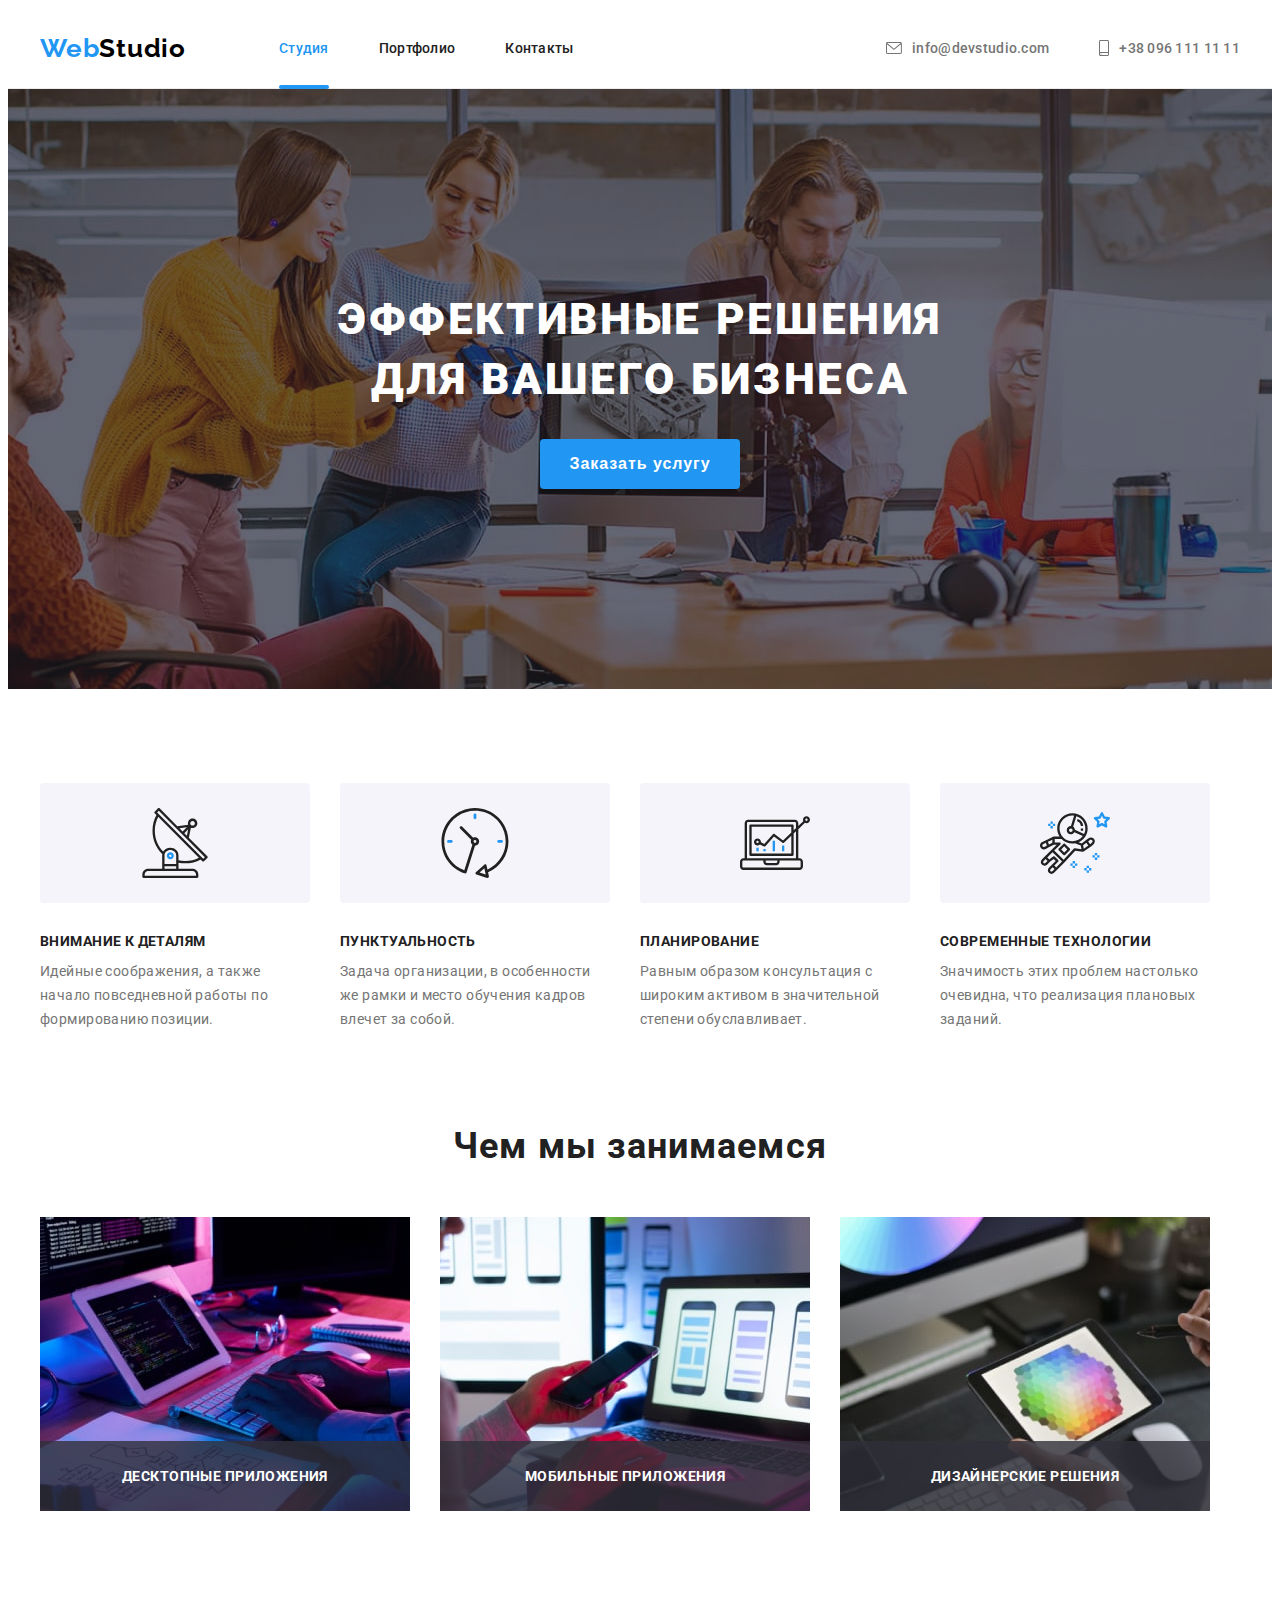
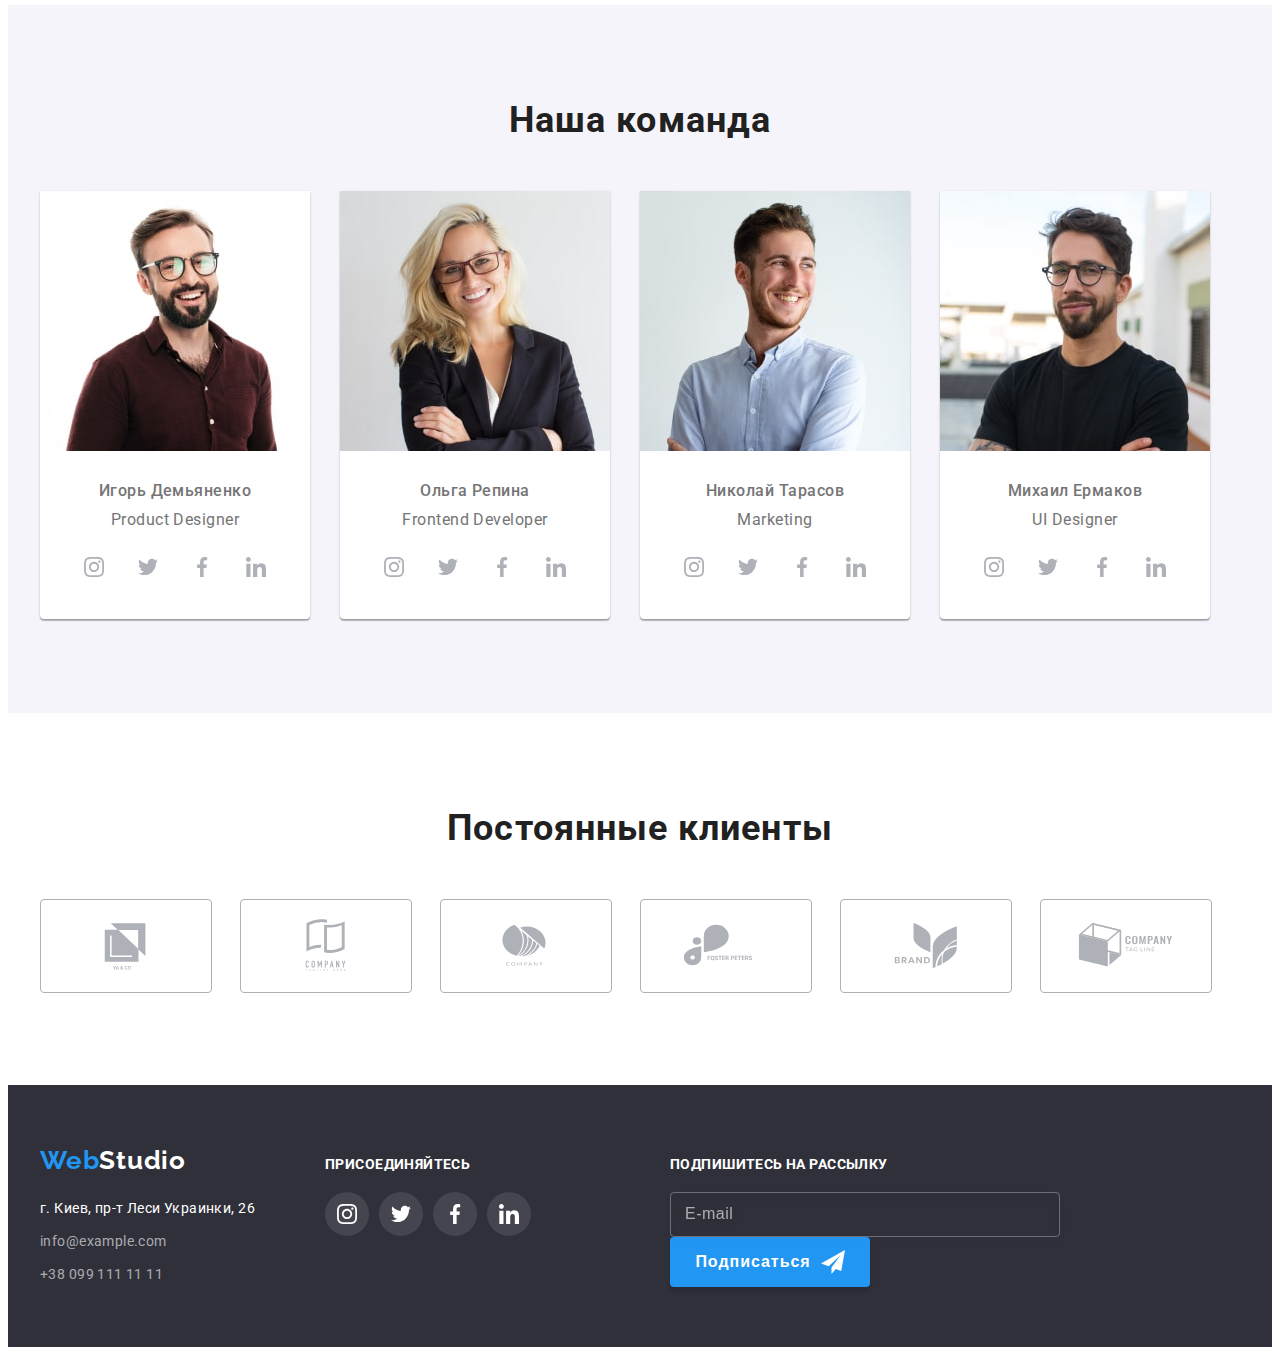
==== commit 96366d7e: "10" ====
--- a/index.html
+++ b/index.html
@@ -233,34 +233,62 @@
           <ul class="work-list">
             <li class="work-list__item">
               <div class="card-thumb">
-                <img
-                  src="./images/box-1.jpg"
-                  alt="занимаемся программированием на разных устройствах"
-                  width="370"
-                  height="294"
-                />
+                <picture>
+                  <source
+                    srcset="
+                      ./images/work/box-1-min.jpeg     1x,
+                      ./images/work/box-1-@2x-min.jpeg 2x
+                    "
+                    media="(min-width: 1200px)"
+                  />
+                  <img
+                    src="./images/work/box-1-min.jpeg"
+                    alt="занимаемся программированием на разных устройствах"
+                    width="100%"
+                    height="auto"
+                  />
+                </picture>
+
                 <p class="card-thumb__text">Десктопные приложения</p>
               </div>
             </li>
             <li class="work-list__item">
               <div class="card-thumb">
-                <img
-                  src="./images/box-2.jpg"
-                  alt="занимаемся программированием на разных устройствах"
-                  width="370"
-                  height="294"
-                />
+                <picture>
+                  <source
+                    srcset="
+                      ./images/work/box-2-min.jpeg     1x,
+                      ./images/work/box-2-@2x-min.jpeg 2x
+                    "
+                    media="(min-width: 1200px)"
+                  />
+                  <img
+                    src="./images/work/box-2-min.jpeg"
+                    alt="занимаемся программированием на разных устройствах"
+                    width="100%"
+                    height="auto"
+                  />
+                </picture>
                 <p class="card-thumb__text">Мобильные приложения</p>
               </div>
             </li>
             <li class="work-list__item">
               <div class="card-thumb">
-                <img
-                  src="./images/box-3.jpg"
-                  alt="занимаемся программированием на разных устройствах"
-                  width="370"
-                  height="294"
-                />
+                <picture>
+                  <source
+                    srcset="
+                      ./images/work/box-3-min.jpeg     1x,
+                      ./images/work/box-3-@2x-min.jpeg 2x
+                    "
+                    media="(min-width: 1200px)"
+                  />
+                  <img
+                    src="./images/work/box-3-min.jpeg"
+                    alt="занимаемся программированием на разных устройствах"
+                    width="100%"
+                    height="auto"
+                  />
+                </picture>
                 <p class="card-thumb__text">Дизайнерские решения</p>
               </div>
             </li>
@@ -275,12 +303,36 @@
           <h2 class="section-title command__title">Наша команда</h2>
           <ul class="command__list">
             <li class="command__item">
-              <img
-                src="./images/team-card-1.jpg"
-                alt="мужчина"
-                width="100%"
-                height="auto"
-              />
+              <picture>
+                <source
+                  srcset="
+                    ./images/command/team-card-1-desktop-min.jpeg     1x,
+                    ./images/command/team-card-1-desktop-@2x-min.jpeg 2x
+                  "
+                  media="(min-width: 1200px)"
+                />
+                <source
+                  srcset="
+                    ./images/command/team-card-1-tab-min.jpeg     1x,
+                    ./images/command/team-card-1-tab-@2x-min.jpeg 2x
+                  "
+                  media="(min-width: 768px)"
+                />
+                <source
+                  srcset="
+                    ./images/command/team-card-1-tel-min.jpeg     1x,
+                    ./images/command/team-card-1-tel-@2x-min.jpeg 2x
+                  "
+                  media="(min-width: 320px)"
+                />
+                <img
+                  src="./images/command/team-card-1-desktop-min.jpeg"
+                  alt="занимаемся программированием на разных устройствах"
+                  width="100%"
+                  height="auto"
+                />
+              </picture>
+
               <div class="command__description">
                 <h3 class="command__subtitle">Игорь Демьяненко</h3>
                 <p class="command__text">Product Designer</p>
@@ -333,12 +385,35 @@
               </div>
             </li>
             <li class="command__item">
-              <img
-                src="./images/team-card-2.jpg"
-                alt="женщина"
-                width="100%"
-                height="auto"
-              />
+              <picture>
+                <source
+                  srcset="
+                    ./images/command/team-card-2-desktop-min.jpeg     1x,
+                    ./images/command/team-card-2-desktop-@2x-min.jpeg 2x
+                  "
+                  media="(min-width: 1200px)"
+                />
+                <source
+                  srcset="
+                    ./images/command/team-card-2-tab-min.jpeg     1x,
+                    ./images/command/team-card-2-tab-@2x-min.jpeg 2x
+                  "
+                  media="(min-width: 768px)"
+                />
+                <source
+                  srcset="
+                    ./images/command/team-card-2-tel-min.jpeg     1x,
+                    ./images/command/team-card-2-tel-@2x-min.jpeg 2x
+                  "
+                  media="(min-width: 320px)"
+                />
+                <img
+                  src="./images/command/team-card-2-desktop-min.jpeg"
+                  alt="занимаемся программированием на разных устройствах"
+                  width="100%"
+                  height="auto"
+                />
+              </picture>
               <div class="command__description">
                 <h3 class="command__subtitle">Ольга Репина</h3>
                 <p class="command__text">Frontend Developer</p>
@@ -391,12 +466,35 @@
               </div>
             </li>
             <li class="command__item">
-              <img
-                src="./images/team-card-3.jpg"
-                alt="мужчина"
-                width="100%"
-                height="auto"
-              />
+              <picture>
+                <source
+                  srcset="
+                    ./images/command/team-card-3-desktop-min.jpeg     1x,
+                    ./images/command/team-card-3-desktop-@2x-min.jpeg 2x
+                  "
+                  media="(min-width: 1200px)"
+                />
+                <source
+                  srcset="
+                    ./images/command/team-card-3-tab-min.jpeg     1x,
+                    ./images/command/team-card-3-tab-@2x-min.jpeg 2x
+                  "
+                  media="(min-width: 768px)"
+                />
+                <source
+                  srcset="
+                    ./images/command/team-card-3-tel-min.jpeg     1x,
+                    ./images/command/team-card-3-tel-@2x-min.jpeg 2x
+                  "
+                  media="(min-width: 320px)"
+                />
+                <img
+                  src="./images/command/team-card-3-desktop-min.jpeg"
+                  alt="занимаемся программированием на разных устройствах"
+                  width="100%"
+                  height="auto"
+                />
+              </picture>
               <div class="command__description">
                 <h3 class="command__subtitle">Николай Тарасов</h3>
                 <p class="command__text">Marketing</p>
@@ -449,12 +547,35 @@
               </div>
             </li>
             <li class="command__item">
-              <img
-                src="./images/team-card-4.jpg"
-                alt="мужчина"
-                width="100%"
-                height="auto"
-              />
+              <picture>
+                <source
+                  srcset="
+                    ./images/command/team-card-4-desktop-min.jpeg     1x,
+                    ./images/command/team-card-4-desktop-@2x-min.jpeg 2x
+                  "
+                  media="(min-width: 1200px)"
+                />
+                <source
+                  srcset="
+                    ./images/command/team-card-4-tab-min.jpeg     1x,
+                    ./images/command/team-card-4-tab-@2x-min.jpeg 2x
+                  "
+                  media="(min-width: 768px)"
+                />
+                <source
+                  srcset="
+                    ./images/command/team-card-4-tel-min.jpeg     1x,
+                    ./images/command/team-card-4-tel-@2x-min.jpeg 2x
+                  "
+                  media="(min-width: 320px)"
+                />
+                <img
+                  src="./images/command/team-card-4-desktop-min.jpeg"
+                  alt="занимаемся программированием на разных устройствах"
+                  width="100%"
+                  height="auto"
+                />
+              </picture>
               <div class="command__description">
                 <h3 class="command__subtitle">Михаил Ермаков</h3>
                 <p class="command__text">UI Designer</p>
@@ -745,7 +866,7 @@
         </form>
       </div>
     </div>
-    <script src="./js/menu.js"></script>
+    <script src="./js/mobile-menu.js"></script>
     <script src="./js/modal.js"></script>
   </body>
 </html>
--- a/css/main.min.css
+++ b/css/main.min.css
@@ -1,2 +1,2 @@
-:root{--primary-text-color: #757575;--secondary-text-color: #212121;--third-text-color: #ffffff;--primary-background-color: #e5e5e5;--secondary-background-color: #f5f4fa;--third-background-color: #ffffff;--primary-logo-color: #000000;--accent-color: #2196f3;--active-color: #188ce8}.visually-hidden{position:absolute;width:1px;height:1px;margin:-1px;border:0;padding:0;white-space:nowrap;clip-path:inset(100%);clip:rect(0 0 0 0);overflow:hidden}p,h1,h2,h3,h4,h5,h6,ul{margin:0;padding:0}img{display:block}ul{list-style:none}body{font-family:'Roboto', sans-serif;color:var(--primary-text-color);letter-spacing:0.03em}img{display:block}a{color:var(--primary-text-color);text-decoration:none;transition:color 250ms cubic-bezier(0.4, 0, 0.2, 1)}a:hover,a:focus{color:var(--accent-color)}@media screen and (min-width: 320px){.container{width:100%;padding-left:15px;padding-right:15px;margin:0 auto}}@media screen and (min-width: 480px){.container{width:480px;padding-left:15px;padding-right:15px;margin:0 auto}}@media screen and (min-width: 768px){.container{width:768px;padding-left:15px;padding-right:15px;margin:0 auto}}@media screen and (min-width: 1200px){.container{width:1200px;padding-left:15px;padding-right:15px;margin:0 auto}}.social-list{display:flex;justify-content:center}.social-list__item+.social-list__item{margin-left:10px}.social-list__link{display:flex;align-items:center;justify-content:center;width:44px;height:44px;border-radius:50%;color:#afb1b8;background-color:#ffffff;transition:background-color 250ms cubic-bezier(0.4, 0, 0.2, 1)}.social-list__link:focus,.social-list__link:hover{background-color:var(--accent-color)}.social-list__icon{fill:currentColor;transition:fill 250ms cubic-bezier(0.4, 0, 0.2, 1)}.social-list__link:focus .social-list__icon,.social-list__link:hover .social-list__icon{fill:#ffffff}.social-list__link_inverted{color:var(--third-text-color);background-color:rgba(255,255,255,0.1);transition:background-color 250ms cubic-bezier(0.4, 0, 0.2, 1)}.social-list__link_inverted:focus,.social-list__link_inverted:hover{background-color:var(--accent-color)}.social-list__icon{fill:currentColor}.social-list_menu{position:relative}.social-list__item_menu+.social-list__item_menu{margin-left:20px}.social-list__item_menu:not(:first-child)::before{content:'';display:block;height:100%;width:1px;top:0;margin-left:-10px;background-color:rgba(33,33,33,0.2);position:absolute}.social-list__link_menu{color:var(--accent-color);font-weight:500;font-size:18px;line-height:1.11111;letter-spacing:.02em;text-transform:none}.btn{display:flex;justify-content:center;padding:10px 20px;width:200px;font-weight:700;font-size:16px;line-height:1.875;letter-spacing:.06em;text-transform:none;border:transparent;border-radius:4px;box-shadow:0px 4px 4px rgba(0,0,0,0.15);background-color:var(--accent-color);color:var(--third-text-color);cursor:pointer}.btn:active{background-color:var(--active-color)}.nav__link_current-page{color:var(--accent-color)}@media screen and (min-width: 768px){.nav__link_current-page::after{content:'';display:block;height:4px;width:100%;position:absolute;bottom:0;transform:translateY(1px);background:var(--accent-color);border-radius:2px}}.logo{font-family:'Raleway', sans-serif;font-weight:700;font-size:26px;line-height:1.19231;letter-spacing:.03em;text-transform:none;color:var(--accent-color)}.logo:hover .logo_primary-color,.logo:focus .logo_primary-color,.logo:hover .logo_secondary-color,.logo:focus .logo_secondary-color{color:var(--accent-color)}.logo_primary-color{color:var(--primary-logo-color);transition:color 250ms cubic-bezier(0.4, 0, 0.2, 1)}.logo_secondary-color{color:var(--third-text-color);transition:color 250ms cubic-bezier(0.4, 0, 0.2, 1)}.section-title{text-align:center;color:var(--secondary-text-color)}@media screen and (min-width: 320px){.section-title{font-weight:700;font-size:28px;line-height:1.17857;letter-spacing:.03em;text-transform:none}}@media screen and (min-width: 1200px){.section-title{font-weight:700;font-size:36px;line-height:1.16667;letter-spacing:.03em;text-transform:none}}@media screen and (min-width: 320px){.section{padding:60px 0}}@media screen and (min-width: 1200px){.section{padding:94px 0}}.backdrop{position:fixed;z-index:2;top:0;left:0;width:100%;height:100%;opacity:1;transition:opacity 250ms cubic-bezier(0.4, 0, 0.2, 1);background:rgba(0,0,0,0.2)}.backdrop.is-hidden{opacity:0;pointer-events:none}.modal{position:absolute;top:50%;left:50%;transform:translate(-50%, -50%) scale(1);padding:40px;transition:transform 250ms cubic-bezier(0.4, 0, 0.2, 1);background:#ffffff;box-shadow:0px 1px 3px rgba(0,0,0,0.12),0px 1px 1px rgba(0,0,0,0.14),0px 2px 1px rgba(0,0,0,0.2);border-radius:4px}@media screen and (max-width: 400px){.modal{padding:40px 20px}}@media screen and (max-width: 479px){.modal{width:95vw;min-height:609px}}@media screen and (min-width: 480px) and (max-width: 1199px){.modal{width:450px;min-height:609px}}@media screen and (min-width: 1200px){.modal{width:528px;min-height:580px}}.modal__close-back{position:absolute;top:8px;right:8px;display:flex;align-items:center;justify-content:center;width:30px;height:30px;background:#ffffff;border-radius:50%;border:1px solid rgba(0,0,0,0.1);transition:border 250ms cubic-bezier(0.4, 0, 0.2, 1)}.modal__close-back:hover,.modal__close-back:focus{border:1px solid var(--accent-color)}.modal__close-back_icon{fill:currentColor;width:18px;height:18px;transition:fill 250ms cubic-bezier(0.4, 0, 0.2, 1)}.modal__close-back:hover .modal__close-back_icon,.modal__close-back:focus .modal__close-back_icon{fill:var(--accent-color)}.modal__title{color:var(--secondary-text-color);margin-bottom:12px}@media screen and (min-width: 320px) and (max-width: 1199px){.modal__title{font-weight:700;font-size:20px;line-height:1.5;letter-spacing:.03em;text-transform:none;text-align:center}}@media screen and (min-width: 1200px){.modal__title{font-weight:700;font-size:20px;line-height:1.15;letter-spacing:.03em;text-transform:none}}.modal-form__field{margin-bottom:10px}.modal-form__label{display:block;margin-bottom:4px;font-size:12px;line-height:1.17;letter-spacing:0.01em;color:var(--primary-text-color)}.modal-form__input_wrraper{position:relative}.modal-form__input{width:100%;height:40px;padding:12px;padding-left:41px;border:1px solid rgba(33,33,33,0.2);border-radius:4px;outline:none;transition:border-color 250ms cubic-bezier(0.4, 0, 0.2, 1)}.modal-form__input:focus{border-color:var(--accent-color)}.modal-form__icon{position:absolute;top:50%;left:11px;transform:translateY(-50%);fill:#212121;transition:fill 250ms cubic-bezier(0.4, 0, 0.2, 1)}.modal-form__input:focus+.modal-form__icon{fill:var(--accent-color)}.modal-form__comment{margin-bottom:20px}.modal-form__input_text{padding:12px 16px;resize:none;height:120px}.modal-form__input_text::placeholder{font-size:12px;line-height:1.17;letter-spacing:0.01em;color:rgba(117,117,117,0.5);transition:text-shadow 250ms cubic-bezier(0.4, 0, 0.2, 1)}.modal-form__input_text:focus.modal-form__input_text::placeholder{text-shadow:0px 4px 4px rgba(0,0,0,0.25)}.modal-form__check{margin-bottom:40px}.modal-form__agree-link{text-decoration:underline;color:var(--accent-color)}@media screen and (max-width: 443px){.modal-form__agree-link{margin-top:3px}}.modal-form__check-text{display:flex;align-items:center;flex-wrap:wrap;color:var(--primary-text-color)}@media screen and (min-width: 320px) and (max-width: 1199px){.modal-form__check-text{font-weight:400;font-size:11px;line-height:1.27273;letter-spacing:.03em;text-transform:none}}@media screen and (min-width: 1200px){.modal-form__check-text{font-weight:400;font-size:14px;line-height:1.71429;letter-spacing:.03em;text-transform:none}}.modal-form__check-box-custom{display:flex;align-items:center;justify-content:center;margin-right:8px;width:16px;height:15px;border-radius:2px;border:2px solid #212121}.modal-form__check_input:checked+.modal-form__check-text .modal-form__check-box-custom{background-color:var(--accent-color);border-color:transparent}.modal-submit{margin:0 auto}@media screen and (min-width: 768px) and (max-width: 1199px){.list{display:flex;flex-wrap:wrap;justify-content:center;margin:-15px}}@media screen and (min-width: 1200px){.list{display:flex;flex-wrap:wrap}}@media screen and (min-width: 320px) and (max-width: 767px){.list__item+.list__item{margin-bottom:30px}}@media screen and (min-width: 768px) and (max-width: 1199px){.list__item+.list__item{flex-basis:354px;margin:15px}}@media screen and (min-width: 1200px){.list__item+.list__item{flex-basis:270px}.list__item+.list__item+.list__item+.list__item{margin-left:30px}}.header-menu{position:fixed;z-index:999;padding:48px 40px;display:flex;flex-direction:column;width:100vw;height:100vh;background-color:#ffffff}.menu-nav__item+.menu-nav__item{margin-top:32px}.menu-nav__link{font-weight:500;font-size:40px;line-height:1.175;letter-spacing:.02em;text-transform:none;color:var(--secondary-text-color)}.menu-contacts{margin-top:auto}.menu-contacts{margin-top:auto;margin-bottom:64px}.menu-contacts__item+.menu-contacts__item{margin-top:32px}.menu-contacts__link_tel{font-weight:500;font-size:34px;line-height:1.17647;letter-spacing:.02em;text-transform:none;color:var(--accent-color)}.menu-contacts__link_email{font-weight:500;font-size:24px;line-height:1.16667;letter-spacing:.02em;text-transform:none}.menu__close-back{position:absolute;border:none;background-color:transparent;top:10px;right:15px;padding:0px;width:40px;height:40px;display:block}.menu__close-back{fill:#212121;transition:fill 250ms cubic-bezier(0.4, 0, 0.2, 1)}.menu__close-back:hover,.menu__close-back:focus{fill:var(--accent-color)}.header{border-bottom:1px solid #ececec}.header__container{display:flex;align-items:center}@media screen and (min-width: 768px) and (max-width: 1199px){.header__container{justify-content:space-between}}@media screen and (min-width: 1200px){.header__logo{margin-right:93px}}@media screen and (min-width: 320px) and (max-width: 767px){.header__nav{display:none}}@media screen and (min-width: 768px){.nav-list{display:flex}}.nav__item+.nav__item{margin-left:50px}.nav__link{position:relative;display:block;padding:32px 0;font-weight:500;font-size:14px;line-height:1.14286;letter-spacing:.02em;text-transform:none;color:var(--secondary-text-color)}@media screen and (min-width: 320px) and (max-width: 767px){.header__contacts{display:none}}@media screen and (min-width: 768px) and (max-width: 1199px){.header__contacts{display:flex;flex-direction:column}}@media screen and (min-width: 1200px){.header__contacts{display:flex;align-items:center;margin-left:auto}}@media screen and (min-width: 768px) and (max-width: 1199px){.contacts-list__item+.contacts-list__item{margin-top:10px}}@media screen and (min-width: 1200px){.contacts-list__item+.contacts-list__item{margin-left:50px}}.contacts-list__link{padding:32px 0;font-weight:500;font-size:14px;line-height:1.14286;letter-spacing:.02em;text-transform:none;color:var(--primary-text-color)}@media screen and (min-width: 1200px){.contacts-list__link{display:flex;align-items:center;justify-content:center}}.contacts-list__icon{margin-right:10px;fill:currentColor}.contacts-list__link:hover .contacts-list__icon,.contacts-list__link:focus .contacts-list__icon{fill:currentColor}.menu-open-btn{border:none;background-color:transparent;padding:0px;width:40px;height:40px;display:block;margin-left:auto;fill:#212121;transition:fill 250ms cubic-bezier(0.4, 0, 0.2, 1)}.menu-open-btn:hover,.menu-open-btn:focus{fill:var(--accent-color)}@media screen and (min-width: 320px) and (max-width: 767px){.menu-open-btn{margin-top:10px;margin-bottom:10px}}@media screen and (min-width: 768px){.menu-open-btn{display:none}}.hero{max-width:1600px;margin:0 auto;text-align:center;background-image:linear-gradient(rgba(47,48,58,0.4), rgba(47,48,58,0.4)),url(../images/hero-bg.jpeg);background-repeat:no-repeat;background-position:center;background-size:cover}@media screen and (min-width: 320px) and (max-width: 1199px){.hero{padding-top:118px;padding-bottom:118px}}@media screen and (min-width: 1200px){.hero{padding-top:200px;padding-bottom:200px}}.hero__title{margin-left:auto;margin-right:auto;color:var(--third-text-color);margin-bottom:30px}@media screen and (min-width: 320px) and (max-width: 1199px){.hero__title{font-weight:900;font-size:26px;line-height:1.61538;letter-spacing:.06em;text-transform:uppercase;max-width:360px}}@media screen and (min-width: 1200px){.hero__title{max-width:696px;font-weight:900;font-size:44px;line-height:1.36364;letter-spacing:.06em;text-transform:uppercase}}.hero__btn{margin-right:auto;margin-left:auto}@media screen and (min-width: 768px) and (max-width: 1199px){.advantage-list{display:flex;flex-wrap:wrap;margin:-15px}}@media screen and (min-width: 1200px){.advantage-list{display:flex;flex-wrap:wrap}}@media screen and (min-width: 320px) and (max-width: 767px){.advantage-list__item{margin-bottom:30px}}@media screen and (min-width: 768px) and (max-width: 1199px){.advantage-list__item{flex-basis:calc((100% - 4 * 15px) / 2);margin:15px}}@media screen and (min-width: 1200px){.advantage-list__item{flex-basis:270px}.advantage-list__item+.advantage-list__item{margin-left:30px}}.advantage-list__wrapper{display:flex;align-items:center;justify-content:center;height:120px;margin-bottom:30px;background-color:var(--secondary-background-color);border-radius:4px}.advantage-list__subtitle{margin-bottom:10px;font-weight:700;font-size:14px;line-height:1.14286;letter-spacing:.03em;text-transform:uppercase;color:var(--secondary-text-color)}@media screen and (min-width: 320px) and (max-width: 767px){.advantage-list__subtitle{text-align:center}}.advantage-list__text{font-weight:400;font-size:14px;line-height:1.71429;letter-spacing:.03em;text-transform:none}@media screen and (max-width: 1199px){.work{display:none}}@media screen and (min-width: 1200px){.work{padding-top:0}}.work__title{margin-bottom:50px}.work-list{display:flex}.work-list__item+.work-list__item{margin-left:30px}.card-thumb{position:relative}.card-thumb__text{position:absolute;bottom:0;width:100%;padding:27px 0;font-weight:700;font-size:14px;line-height:1.14286;letter-spacing:.03em;text-transform:uppercase;text-align:center;color:var(--third-text-color);background-color:rgba(47,48,58,0.8)}.command{background-color:var(--secondary-background-color)}.command__title{margin-bottom:50px}@media screen and (min-width: 768px) and (max-width: 1199px){.command__list{display:flex;flex-wrap:wrap;margin:-15px}}@media screen and (min-width: 1200px){.command__list{display:flex}}.command__item{background-color:var(--third-background-color);border-radius:0px 0px 4px 4px;box-shadow:0px 1px 3px rgba(0,0,0,0.12),0px 1px 1px rgba(0,0,0,0.14),0px 2px 1px rgba(0,0,0,0.2)}@media screen and (min-width: 320px) and (max-width: 767px){.command__item{margin-bottom:30px;min-width:270px;height:auto;margin-left:auto;margin-right:auto}}@media screen and (min-width: 768px) and (max-width: 1199px){.command__item{margin:15px;flex-basis:calc((100% - 4 * 15px) / 2)}}@media screen and (min-width: 1200px){.command__item+.command__item{margin-left:30px}}.command__description{padding:30px 0;text-align:center}.command__subtitle{margin-bottom:10px;font-weight:500;font-size:16px;line-height:1.19}.command__text{margin-bottom:16px;font-size:16px;line-height:1.19}.clients__title{margin-bottom:50px}.clients__list{display:flex}@media screen and (min-width: 320px) and (max-width: 1199px){.clients__list{flex-wrap:wrap;margin:-15px}}.clients__item{height:92px}@media screen and (min-width: 320px) and (max-width: 767px){.clients__item{margin:15px;flex-basis:calc((100% - 4 * 15px) / 2)}}@media screen and (min-width: 768px) and (max-width: 1199px){.clients__item{margin:15px;flex-basis:calc((100% - 6 * 15px) / 3)}}@media screen and (min-width: 1200px){.clients__item{flex-basis:calc((100% - 12 * 15px) / 6)}.clients__item+.clients__item{margin-left:30px}}.clients__link{display:flex;align-items:center;justify-content:center;width:100%;height:100%;border:1px solid #afb1b8;border-radius:4px;transition:border 250ms cubic-bezier(0.4, 0, 0.2, 1)}.clients__link:hover,.clients__link:focus{border:1px solid var(--accent-color)}.clients__logo{fill:#afb1b8;transition:fill 250ms cubic-bezier(0.4, 0, 0.2, 1)}.clients__link:hover .clients__logo,.clients__link:focus .clients__logo{fill:var(--accent-color)}.footer{padding:60px 0;background-color:#2f303a}.footer__container{display:flex}@media screen and (min-width: 320px) and (max-width: 767px){.footer__container{flex-direction:column;align-items:center}}@media screen and (min-width: 768px) and (max-width: 1199px){.footer__container{flex-wrap:wrap;justify-content:space-around;align-items:baseline}}@media screen and (min-width: 1200px){.footer__container{align-items:baseline}}@media screen and (min-width: 320px) and (max-width: 1199px){.footer__adress{text-align:center;margin-bottom:60px}}@media screen and (min-width: 1200px){.footer__adress{margin-right:70px}}@media screen and (min-width: 320px) and (max-width: 767px){.footer__social{text-align:center;margin-bottom:60px}}@media screen and (min-width: 768px) and (max-width: 1199px){.footer__social{text-align:center}}.footer__logo{display:inline-block;margin-bottom:20px}.address{font-style:inherit}.addres__list{display:inline-block}.addres__item+.addres__item{margin-top:9px}.adress__location{font-weight:400;font-size:14px;line-height:1.71429;letter-spacing:.03em;text-transform:none;color:var(--third-text-color)}.adress__contacts{font-weight:400;font-size:14px;line-height:1.71429;letter-spacing:.03em;text-transform:none;color:rgba(255,255,255,0.6)}.footer__title{font-weight:700;font-size:14px;line-height:1.14286;letter-spacing:.03em;text-transform:uppercase;color:#ffffff;margin-bottom:20px}@media screen and (min-width: 320px) and (max-width: 767px){.footer__subscribe{width:100%}}@media screen and (min-width: 1200px){.footer__subscribe{width:570px;margin-left:auto}}@media screen and (min-width: 320px) and (max-width: 767px){.form-footer{display:flex;flex-direction:column;text-align:center}}@media screen and (min-width: 768px) and (max-width: 1199px){.form-footer{text-align:center}}@media screen and (min-width: 1200px){.form-footer{display:flex;flex-wrap:wrap}}.form-footer__input{padding:14px;background-color:transparent;color:var(--third-text-color);border:1px solid rgba(255,255,255,0.3);filter:drop-shadow(0px 4px 4px rgba(0,0,0,0.15));border-radius:4px;outline:none;transition:border-color 250ms cubic-bezier(0.4, 0, 0.2, 1)}.form-footer__input:focus{border-color:var(--accent-color)}.form-footer__input::placeholder{font-weight:400;font-size:16px;line-height:1.25;letter-spacing:.03em;text-transform:none;color:rgba(255,255,255,0.6)}@media screen and (min-width: 320px) and (max-width: 767px){.form-footer__input{width:100%;max-width:450px;margin-bottom:20px}}@media screen and (min-width: 768px) and (max-width: 1199px){.form-footer__input{width:450px;margin-bottom:20px}}@media screen and (min-width: 1200px){.form-footer__input{margin-right:10px;flex-basis:calc(100% - 210px)}}@media screen and (min-width: 320px) and (max-width: 1199px){.form-footer__btn{margin:0 auto}}.form-footer__icon{margin-left:10px;align-self:center}@media screen and (min-width: 320px) and (max-width: 767px){.portfolio-filter{display:flex;justify-content:start;flex-wrap:wrap;margin:-7px -4px;max-width:450px}}@media screen and (min-width: 1200px){.portfolio-filter{display:flex;justify-content:center}}@media screen and (min-width: 320px){.portfolio-filter_margin-bottom{margin-bottom:40px}}@media screen and (min-width: 320px){.portfolio-filter_margin-bottom{margin-bottom:30px}}@media screen and (min-width: 1200px){.portfolio-filter_margin-bottom{margin-bottom:50px}}@media screen and (min-width: 320px) and (max-width: 767px){.portfolio-filter__item{margin:7px 4px}}@media screen and (min-width: 768px){.portfolio-filter__item+.portfolio-filter__item{margin-left:8px}}.portfolio-filter__btn{padding:6px 22px;font-weight:500;font-size:16px;line-height:1.625;letter-spacing:.03em;text-transform:none;color:var(--secondary-text-color);background-color:var(--secondary-background-color);border-radius:4px;border:transparent;transition:color 250ms cubic-bezier(0.4, 0, 0.2, 1),background-color 250ms cubic-bezier(0.4, 0, 0.2, 1),box-shadow 250ms cubic-bezier(0.4, 0, 0.2, 1)}.portfolio-filter__btn:hover,.portfolio-filter__btn:focus{color:var(--third-text-color);background-color:var(--accent-color);box-shadow:0px 3px 1px rgba(0,0,0,0.1),0px 1px 2px rgba(0,0,0,0.08),0px 2px 2px rgba(0,0,0,0.12)}@media screen and (min-width: 768px) and (max-width: 1199px){.portfolio-grid{display:flex;margin:-15px;flex-wrap:wrap}}@media screen and (min-width: 1200px){.portfolio-grid{display:flex;margin:-15px;flex-wrap:wrap}}@media screen and (min-width: 320px) and (max-width: 767px){.portfolio-grid__item{margin:0 auto}.portfolio-grid__item+.portfolio-grid__item{margin-top:30px}}@media screen and (min-width: 768px) and (max-width: 1199px){.portfolio-grid__item{margin:15px;flex-basis:calc((100% - 4 * 15px) / 2)}}@media screen and (min-width: 1200px){.portfolio-grid__item{margin:15px}}.portfolio-grid__link{display:block;transition:box-shadow 250ms cubic-bezier(0.4, 0, 0.2, 1)}.portfolio-grid__link:focus,.portfolio-grid__link:hover{box-shadow:0px 1px 1px rgba(0,0,0,0.12),0px 4px 4px rgba(0,0,0,0.06),1px 4px 6px rgba(0,0,0,0.16)}@media screen and (min-width: 768px) and (max-width: 1199px){.portfolio-grid__link{display:flex;flex-direction:column;height:100%}}.portfolio-grid__thumb{position:relative;bottom:0;overflow:hidden}.portfolio-grid__text{position:absolute;bottom:0;width:100%;height:100%;padding:63px 24px;font-size:18px;line-height:1.56;font-weight:400;font-size:18px;line-height:1.55556;letter-spacing:.03em;text-transform:none;color:var(--third-text-color);background-color:var(--accent-color);transform:translateY(380px);transition:transform 250ms cubic-bezier(0.4, 0, 0.2, 1)}.portfolio-grid__link:focus .portfolio-grid__text,.portfolio-grid__link:hover .portfolio-grid__text{transform:translateY(0)}.portfolio-grid__description{padding:20px 24px;border-bottom:1px solid #eeeeee;border-left:1px solid #eeeeee;border-right:1px solid #eeeeee}@media screen and (min-width: 768px) and (max-width: 1199px){.portfolio-grid__description{flex-grow:1}}.portfolio-grid__title{margin-bottom:4px;font-weight:700;font-size:18px;line-height:2;letter-spacing:.06em;text-transform:none;color:var(--secondary-text-color)}.portfolio-grid__subtitle{font-weight:400;font-size:16px;line-height:1.875;letter-spacing:.03em;text-transform:none;color:var(--primary-text-color)}
+:root{--primary-text-color: #757575;--secondary-text-color: #212121;--third-text-color: #ffffff;--primary-background-color: #e5e5e5;--secondary-background-color: #f5f4fa;--third-background-color: #ffffff;--primary-logo-color: #000000;--accent-color: #2196f3;--active-color: #188ce8}.visually-hidden{position:absolute;width:1px;height:1px;margin:-1px;border:0;padding:0;white-space:nowrap;clip-path:inset(100%);clip:rect(0 0 0 0);overflow:hidden}p,h1,h2,h3,h4,h5,h6,ul{margin:0;padding:0}img{display:block}ul{list-style:none}body{font-family:'Roboto', sans-serif;color:var(--primary-text-color);letter-spacing:0.03em}img{display:block}a{color:var(--primary-text-color);text-decoration:none;transition:color 250ms cubic-bezier(0.4, 0, 0.2, 1)}a:hover,a:focus{color:var(--accent-color)}@media screen and (min-width: 320px){.container{width:100%;padding-left:15px;padding-right:15px;margin:0 auto}}@media screen and (min-width: 480px){.container{width:480px;padding-left:15px;padding-right:15px;margin:0 auto}}@media screen and (min-width: 768px){.container{width:768px;padding-left:15px;padding-right:15px;margin:0 auto}}@media screen and (min-width: 1200px){.container{width:1200px;padding-left:15px;padding-right:15px;margin:0 auto}}.social-list{display:flex;justify-content:center}.social-list__item+.social-list__item{margin-left:10px}.social-list__link{display:flex;align-items:center;justify-content:center;width:44px;height:44px;border-radius:50%;color:#afb1b8;background-color:#ffffff;transition:background-color 250ms cubic-bezier(0.4, 0, 0.2, 1)}.social-list__link:focus,.social-list__link:hover{background-color:var(--accent-color)}.social-list__icon{fill:currentColor;transition:fill 250ms cubic-bezier(0.4, 0, 0.2, 1)}.social-list__link:focus .social-list__icon,.social-list__link:hover .social-list__icon{fill:#ffffff}.social-list__link_inverted{color:var(--third-text-color);background-color:rgba(255,255,255,0.1);transition:background-color 250ms cubic-bezier(0.4, 0, 0.2, 1)}.social-list__link_inverted:focus,.social-list__link_inverted:hover{background-color:var(--accent-color)}.social-list__icon{fill:currentColor}.social-list_menu{position:relative}.social-list__item_menu+.social-list__item_menu{margin-left:20px}.social-list__item_menu:not(:first-child)::before{content:'';display:block;height:100%;width:1px;top:0;margin-left:-10px;background-color:rgba(33,33,33,0.2);position:absolute}.social-list__link_menu{color:var(--accent-color);font-weight:500;font-size:18px;line-height:1.11111;letter-spacing:.02em;text-transform:none}.btn{display:flex;justify-content:center;padding:10px 20px;width:200px;font-weight:700;font-size:16px;line-height:1.875;letter-spacing:.06em;text-transform:none;border:transparent;border-radius:4px;box-shadow:0px 4px 4px rgba(0,0,0,0.15);background-color:var(--accent-color);color:var(--third-text-color);cursor:pointer}.btn:active{background-color:var(--active-color)}.nav__link_current-page{color:var(--accent-color)}@media screen and (min-width: 768px){.nav__link_current-page::after{content:'';display:block;height:4px;width:100%;position:absolute;bottom:0;transform:translateY(1px);background:var(--accent-color);border-radius:2px}}.logo{font-family:'Raleway', sans-serif;font-weight:700;font-size:26px;line-height:1.19231;letter-spacing:.03em;text-transform:none;color:var(--accent-color)}.logo:hover .logo_primary-color,.logo:focus .logo_primary-color,.logo:hover .logo_secondary-color,.logo:focus .logo_secondary-color{color:var(--accent-color)}.logo_primary-color{color:var(--primary-logo-color);transition:color 250ms cubic-bezier(0.4, 0, 0.2, 1)}.logo_secondary-color{color:var(--third-text-color);transition:color 250ms cubic-bezier(0.4, 0, 0.2, 1)}.section-title{text-align:center;color:var(--secondary-text-color)}@media screen and (min-width: 320px){.section-title{font-weight:700;font-size:28px;line-height:1.17857;letter-spacing:.03em;text-transform:none}}@media screen and (min-width: 1200px){.section-title{font-weight:700;font-size:36px;line-height:1.16667;letter-spacing:.03em;text-transform:none}}@media screen and (min-width: 320px){.section{padding:60px 0}}@media screen and (min-width: 1200px){.section{padding:94px 0}}.backdrop{position:fixed;z-index:2;top:0;left:0;width:100%;height:100%;opacity:1;transition:opacity 250ms cubic-bezier(0.4, 0, 0.2, 1);background:rgba(0,0,0,0.2)}.backdrop.is-hidden{opacity:0;pointer-events:none}.modal{position:absolute;top:50%;left:50%;transform:translate(-50%, -50%) scale(1);padding:40px;transition:transform 250ms cubic-bezier(0.4, 0, 0.2, 1);background:#ffffff;box-shadow:0px 1px 3px rgba(0,0,0,0.12),0px 1px 1px rgba(0,0,0,0.14),0px 2px 1px rgba(0,0,0,0.2);border-radius:4px}@media screen and (max-width: 400px){.modal{padding:40px 20px}}@media screen and (max-width: 479px){.modal{width:95vw;min-height:609px}}@media screen and (min-width: 480px) and (max-width: 1199px){.modal{width:450px;min-height:609px}}@media screen and (min-width: 1200px){.modal{width:528px;min-height:580px}}.modal__close-back{position:absolute;top:8px;right:8px;padding:0px;display:flex;align-items:center;justify-content:center;width:30px;height:30px;background:#ffffff;border-radius:50%;border:1px solid rgba(0,0,0,0.1);transition:border 250ms cubic-bezier(0.4, 0, 0.2, 1)}.modal__close-back:hover,.modal__close-back:focus{border:1px solid var(--accent-color)}.modal__close-back_icon{fill:currentColor;width:18px;height:18px;transition:fill 250ms cubic-bezier(0.4, 0, 0.2, 1)}.modal__close-back:hover .modal__close-back_icon,.modal__close-back:focus .modal__close-back_icon{fill:var(--accent-color)}.modal__title{color:var(--secondary-text-color);margin-bottom:12px}@media screen and (min-width: 320px) and (max-width: 1199px){.modal__title{font-weight:700;font-size:20px;line-height:1.5;letter-spacing:.03em;text-transform:none;text-align:center}}@media screen and (min-width: 1200px){.modal__title{font-weight:700;font-size:20px;line-height:1.15;letter-spacing:.03em;text-transform:none}}.modal-form__field{margin-bottom:10px}.modal-form__label{display:block;margin-bottom:4px;font-size:12px;line-height:1.17;letter-spacing:0.01em;color:var(--primary-text-color)}.modal-form__input_wrraper{position:relative}.modal-form__input{width:100%;height:40px;padding:12px;padding-left:41px;border:1px solid rgba(33,33,33,0.2);border-radius:4px;outline:none;transition:border-color 250ms cubic-bezier(0.4, 0, 0.2, 1)}.modal-form__input:focus{border-color:var(--accent-color)}.modal-form__icon{position:absolute;top:50%;left:11px;transform:translateY(-50%);fill:#212121;transition:fill 250ms cubic-bezier(0.4, 0, 0.2, 1)}.modal-form__input:focus+.modal-form__icon{fill:var(--accent-color)}.modal-form__comment{margin-bottom:20px}.modal-form__input_text{padding:12px 16px;resize:none;height:120px}.modal-form__input_text::placeholder{font-size:12px;line-height:1.17;letter-spacing:0.01em;color:rgba(117,117,117,0.5);transition:text-shadow 250ms cubic-bezier(0.4, 0, 0.2, 1)}.modal-form__input_text:focus.modal-form__input_text::placeholder{text-shadow:0px 4px 4px rgba(0,0,0,0.25)}.modal-form__check{margin-bottom:40px}.modal-form__agree-link{text-decoration:underline;color:var(--accent-color)}@media screen and (max-width: 443px){.modal-form__agree-link{margin-top:3px}}.modal-form__check-text{display:flex;align-items:center;flex-wrap:wrap;color:var(--primary-text-color)}@media screen and (min-width: 320px) and (max-width: 1199px){.modal-form__check-text{font-weight:400;font-size:11px;line-height:1.27273;letter-spacing:.03em;text-transform:none}}@media screen and (min-width: 1200px){.modal-form__check-text{font-weight:400;font-size:14px;line-height:1.71429;letter-spacing:.03em;text-transform:none}}.modal-form__check-box-custom{display:flex;align-items:center;justify-content:center;margin-right:8px;width:16px;height:15px;border-radius:2px;border:2px solid #212121}.modal-form__check_input:checked+.modal-form__check-text .modal-form__check-box-custom{background-color:var(--accent-color);border-color:transparent}.modal-submit{margin:0 auto}.header-menu{position:fixed;z-index:999;padding:48px 40px;display:flex;flex-direction:column;width:100vw;height:100vh;background-color:#ffffff}.menu-nav__item+.menu-nav__item{margin-top:32px}.menu-nav__link{font-weight:500;font-size:40px;line-height:1.175;letter-spacing:.02em;text-transform:none;color:var(--secondary-text-color)}.menu-contacts{margin-top:auto}.menu-contacts{margin-top:auto;margin-bottom:64px}.menu-contacts__item+.menu-contacts__item{margin-top:32px}.menu-contacts__link_tel{font-weight:500;font-size:34px;line-height:1.17647;letter-spacing:.02em;text-transform:none;color:var(--accent-color)}.menu-contacts__link_email{font-weight:500;font-size:24px;line-height:1.16667;letter-spacing:.02em;text-transform:none}.menu__close-back{position:absolute;border:none;background-color:transparent;top:10px;right:15px;padding:0px;width:40px;height:40px;display:block}.menu__close-back{fill:#212121;transition:fill 250ms cubic-bezier(0.4, 0, 0.2, 1)}.menu__close-back:hover,.menu__close-back:focus{fill:var(--accent-color)}.header{border-bottom:1px solid #ececec}.header__container{display:flex;align-items:center}@media screen and (min-width: 768px) and (max-width: 1199px){.header__container{justify-content:space-between}}@media screen and (min-width: 1200px){.header__logo{margin-right:93px}}@media screen and (min-width: 320px) and (max-width: 767px){.header__nav{display:none}}@media screen and (min-width: 768px){.nav-list{display:flex}}.nav__item+.nav__item{margin-left:50px}.nav__link{position:relative;display:block;padding:32px 0;font-weight:500;font-size:14px;line-height:1.14286;letter-spacing:.02em;text-transform:none;color:var(--secondary-text-color)}@media screen and (min-width: 320px) and (max-width: 767px){.header__contacts{display:none}}@media screen and (min-width: 768px) and (max-width: 1199px){.header__contacts{display:flex;flex-direction:column}}@media screen and (min-width: 1200px){.header__contacts{display:flex;align-items:center;margin-left:auto}}@media screen and (min-width: 768px) and (max-width: 1199px){.contacts-list__item+.contacts-list__item{margin-top:10px}}@media screen and (min-width: 1200px){.contacts-list__item+.contacts-list__item{margin-left:50px}}.contacts-list__link{padding:32px 0;font-weight:500;font-size:14px;line-height:1.14286;letter-spacing:.02em;text-transform:none;color:var(--primary-text-color)}@media screen and (min-width: 1200px){.contacts-list__link{display:flex;align-items:center;justify-content:center}}.contacts-list__icon{margin-right:10px;fill:currentColor}.contacts-list__link:hover .contacts-list__icon,.contacts-list__link:focus .contacts-list__icon{fill:currentColor}.menu-open-btn{border:none;background-color:transparent;padding:0px;width:40px;height:40px;display:block;margin-left:auto;fill:#212121;transition:fill 250ms cubic-bezier(0.4, 0, 0.2, 1)}.menu-open-btn:hover,.menu-open-btn:focus{fill:var(--accent-color)}@media screen and (min-width: 320px) and (max-width: 767px){.menu-open-btn{margin-top:10px;margin-bottom:10px}}@media screen and (min-width: 768px){.menu-open-btn{display:none}}.hero{max-width:1600px;margin:0 auto;text-align:center;background-image:linear-gradient(rgba(47,48,58,0.4), rgba(47,48,58,0.4)),url(../images/hero/header-bg-desktop-min.jpeg);background-repeat:no-repeat;background-position:center;background-size:cover}@media screen and (min-width: 320px) and (max-width: 1199px){.hero{padding-top:118px;padding-bottom:118px}}@media screen and (min-width: 1200px){.hero{padding-top:200px;padding-bottom:200px}}@media (min-device-pixel-ratio: 2), (-webkit-min-device-pixel-ratio: 2), (min-resolution: 192dpi), (min-resolution: 2dppx){.hero{background-image:linear-gradient(rgba(47,48,58,0.4), rgba(47,48,58,0.4)),url(../images/hero/header-bg-desktop-@2x-min.jpeg)}}.hero__title{margin-left:auto;margin-right:auto;color:var(--third-text-color);margin-bottom:30px}@media screen and (min-width: 320px) and (max-width: 1199px){.hero__title{font-weight:900;font-size:26px;line-height:1.61538;letter-spacing:.06em;text-transform:uppercase;max-width:360px}}@media screen and (min-width: 1200px){.hero__title{max-width:696px;font-weight:900;font-size:44px;line-height:1.36364;letter-spacing:.06em;text-transform:uppercase}}.hero__btn{margin-right:auto;margin-left:auto}@media screen and (min-width: 768px) and (max-width: 1199px){.advantage-list{display:flex;flex-wrap:wrap;margin:-15px}}@media screen and (min-width: 1200px){.advantage-list{display:flex;flex-wrap:wrap}}@media screen and (min-width: 320px) and (max-width: 767px){.advantage-list__item{margin-bottom:30px}}@media screen and (min-width: 768px) and (max-width: 1199px){.advantage-list__item{flex-basis:calc((100% - 4 * 15px) / 2);margin:15px}}@media screen and (min-width: 1200px){.advantage-list__item{flex-basis:270px}.advantage-list__item+.advantage-list__item{margin-left:30px}}.advantage-list__wrapper{display:flex;align-items:center;justify-content:center;height:120px;margin-bottom:30px;background-color:var(--secondary-background-color);border-radius:4px}.advantage-list__subtitle{margin-bottom:10px;font-weight:700;font-size:14px;line-height:1.14286;letter-spacing:.03em;text-transform:uppercase;color:var(--secondary-text-color)}@media screen and (min-width: 320px) and (max-width: 767px){.advantage-list__subtitle{text-align:center}}.advantage-list__text{font-weight:400;font-size:14px;line-height:1.71429;letter-spacing:.03em;text-transform:none}@media screen and (max-width: 1199px){.work{display:none}}@media screen and (min-width: 1200px){.work{padding-top:0}}.work__title{margin-bottom:50px}.work-list{display:flex}.work-list__item+.work-list__item{margin-left:30px}.card-thumb{position:relative}.card-thumb__text{position:absolute;bottom:0;width:100%;padding:27px 0;font-weight:700;font-size:14px;line-height:1.14286;letter-spacing:.03em;text-transform:uppercase;text-align:center;color:var(--third-text-color);background-color:rgba(47,48,58,0.8)}.command{background-color:var(--secondary-background-color)}.command__title{margin-bottom:50px}@media screen and (min-width: 768px) and (max-width: 1199px){.command__list{display:flex;flex-wrap:wrap;margin:-15px}}@media screen and (min-width: 1200px){.command__list{display:flex}}.command__item{background-color:var(--third-background-color);border-radius:0px 0px 4px 4px;box-shadow:0px 1px 3px rgba(0,0,0,0.12),0px 1px 1px rgba(0,0,0,0.14),0px 2px 1px rgba(0,0,0,0.2)}@media screen and (min-width: 320px) and (max-width: 767px){.command__item{margin-bottom:30px;min-width:270px;height:auto;margin-left:auto;margin-right:auto}}@media screen and (min-width: 768px) and (max-width: 1199px){.command__item{margin:15px;flex-basis:calc((100% - 4 * 15px) / 2)}}@media screen and (min-width: 1200px){.command__item+.command__item{margin-left:30px}}.command__description{padding:30px 0;text-align:center}.command__subtitle{margin-bottom:10px;font-weight:500;font-size:16px;line-height:1.19}.command__text{margin-bottom:16px;font-size:16px;line-height:1.19}.clients__title{margin-bottom:50px}.clients__list{display:flex}@media screen and (min-width: 320px) and (max-width: 1199px){.clients__list{flex-wrap:wrap;margin:-15px}}.clients__item{height:92px}@media screen and (min-width: 320px) and (max-width: 767px){.clients__item{margin:15px;flex-basis:calc((100% - 4 * 15px) / 2)}}@media screen and (min-width: 768px) and (max-width: 1199px){.clients__item{margin:15px;flex-basis:calc((100% - 6 * 15px) / 3)}}@media screen and (min-width: 1200px){.clients__item{flex-basis:calc((100% - 12 * 15px) / 6)}.clients__item+.clients__item{margin-left:30px}}.clients__link{display:flex;align-items:center;justify-content:center;width:100%;height:100%;border:1px solid #afb1b8;border-radius:4px;transition:border 250ms cubic-bezier(0.4, 0, 0.2, 1)}.clients__link:hover,.clients__link:focus{border:1px solid var(--accent-color)}.clients__logo{fill:#afb1b8;transition:fill 250ms cubic-bezier(0.4, 0, 0.2, 1)}.clients__link:hover .clients__logo,.clients__link:focus .clients__logo{fill:var(--accent-color)}.footer{padding:60px 0;background-color:#2f303a}.footer__container{display:flex}@media screen and (min-width: 320px) and (max-width: 767px){.footer__container{flex-direction:column;align-items:center}}@media screen and (min-width: 768px) and (max-width: 1199px){.footer__container{flex-wrap:wrap;justify-content:space-around;align-items:baseline}}@media screen and (min-width: 1200px){.footer__container{align-items:baseline}}@media screen and (min-width: 320px) and (max-width: 1199px){.footer__adress{text-align:center;margin-bottom:60px}}@media screen and (min-width: 1200px){.footer__adress{margin-right:70px}}@media screen and (min-width: 320px) and (max-width: 767px){.footer__social{text-align:center;margin-bottom:60px}}@media screen and (min-width: 768px) and (max-width: 1199px){.footer__social{text-align:center}}.footer__logo{display:inline-block;margin-bottom:20px}.address{font-style:inherit}.addres__list{display:inline-block}.addres__item+.addres__item{margin-top:9px}.adress__location{font-weight:400;font-size:14px;line-height:1.71429;letter-spacing:.03em;text-transform:none;color:var(--third-text-color)}.adress__contacts{font-weight:400;font-size:14px;line-height:1.71429;letter-spacing:.03em;text-transform:none;color:rgba(255,255,255,0.6)}.footer__title{font-weight:700;font-size:14px;line-height:1.14286;letter-spacing:.03em;text-transform:uppercase;color:#ffffff;margin-bottom:20px}@media screen and (min-width: 320px) and (max-width: 767px){.footer__subscribe{width:100%}}@media screen and (min-width: 1200px){.footer__subscribe{width:570px;margin-left:auto}}@media screen and (min-width: 320px) and (max-width: 767px){.form-footer{display:flex;flex-direction:column;text-align:center}}@media screen and (min-width: 768px) and (max-width: 1199px){.form-footer{text-align:center}}@media screen and (min-width: 1200px){.form-footer{display:flex;flex-wrap:wrap}}.form-footer__input{padding:14px;background-color:transparent;color:var(--third-text-color);border:1px solid rgba(255,255,255,0.3);filter:drop-shadow(0px 4px 4px rgba(0,0,0,0.15));border-radius:4px;outline:none;transition:border-color 250ms cubic-bezier(0.4, 0, 0.2, 1)}.form-footer__input:focus{border-color:var(--accent-color)}.form-footer__input::placeholder{font-weight:400;font-size:16px;line-height:1.25;letter-spacing:.03em;text-transform:none;color:rgba(255,255,255,0.6)}@media screen and (min-width: 320px) and (max-width: 767px){.form-footer__input{width:100%;max-width:450px;margin-bottom:20px}}@media screen and (min-width: 768px) and (max-width: 1199px){.form-footer__input{width:450px;margin-bottom:20px}}@media screen and (min-width: 1200px){.form-footer__input{margin-right:10px;flex-basis:calc(100% - 210px)}}@media screen and (min-width: 320px) and (max-width: 1199px){.form-footer__btn{margin:0 auto}}.form-footer__icon{margin-left:10px;align-self:center}@media screen and (min-width: 320px) and (max-width: 767px){.portfolio-filter{display:flex;justify-content:start;flex-wrap:wrap;margin:-7px -4px;max-width:450px}}@media screen and (min-width: 768px){.portfolio-filter{display:flex;justify-content:center}}@media screen and (min-width: 320px){.portfolio-filter_margin-bottom{margin-bottom:40px}}@media screen and (min-width: 320px){.portfolio-filter_margin-bottom{margin-bottom:30px}}@media screen and (min-width: 1200px){.portfolio-filter_margin-bottom{margin-bottom:50px}}@media screen and (min-width: 320px) and (max-width: 767px){.portfolio-filter__item{margin:7px 4px}}@media screen and (min-width: 768px){.portfolio-filter__item+.portfolio-filter__item{margin-left:8px}}.portfolio-filter__btn{padding:6px 22px;font-weight:500;font-size:16px;line-height:1.625;letter-spacing:.03em;text-transform:none;color:var(--secondary-text-color);background-color:var(--secondary-background-color);border-radius:4px;border:transparent;transition:color 250ms cubic-bezier(0.4, 0, 0.2, 1),background-color 250ms cubic-bezier(0.4, 0, 0.2, 1),box-shadow 250ms cubic-bezier(0.4, 0, 0.2, 1)}.portfolio-filter__btn:hover,.portfolio-filter__btn:focus{color:var(--third-text-color);background-color:var(--accent-color);box-shadow:0px 3px 1px rgba(0,0,0,0.1),0px 1px 2px rgba(0,0,0,0.08),0px 2px 2px rgba(0,0,0,0.12)}@media screen and (min-width: 768px) and (max-width: 1199px){.portfolio-grid{display:flex;margin:-15px;flex-wrap:wrap}}@media screen and (min-width: 1200px){.portfolio-grid{display:flex;margin:-15px;flex-wrap:wrap}}@media screen and (min-width: 320px) and (max-width: 767px){.portfolio-grid__item{margin:0 auto}.portfolio-grid__item+.portfolio-grid__item{margin-top:30px}}@media screen and (min-width: 768px) and (max-width: 1199px){.portfolio-grid__item{margin:15px;flex-basis:calc((100% - 4 * 15px) / 2)}}@media screen and (min-width: 1200px){.portfolio-grid__item{margin:15px}}.portfolio-grid__link{display:block;transition:box-shadow 250ms cubic-bezier(0.4, 0, 0.2, 1)}.portfolio-grid__link:focus,.portfolio-grid__link:hover{box-shadow:0px 1px 1px rgba(0,0,0,0.12),0px 4px 4px rgba(0,0,0,0.06),1px 4px 6px rgba(0,0,0,0.16)}@media screen and (min-width: 768px) and (max-width: 1199px){.portfolio-grid__link{display:flex;flex-direction:column;height:100%}}.portfolio-grid__thumb{position:relative;bottom:0;overflow:hidden}.portfolio-grid__text{position:absolute;bottom:0;width:100%;height:100%;padding:63px 24px;font-size:18px;line-height:1.56;font-weight:400;font-size:18px;line-height:1.55556;letter-spacing:.03em;text-transform:none;color:var(--third-text-color);background-color:var(--accent-color);transform:translateY(380px);transition:transform 250ms cubic-bezier(0.4, 0, 0.2, 1)}.portfolio-grid__link:focus .portfolio-grid__text,.portfolio-grid__link:hover .portfolio-grid__text{transform:translateY(0)}.portfolio-grid__description{padding:20px 24px;border-bottom:1px solid #eeeeee;border-left:1px solid #eeeeee;border-right:1px solid #eeeeee}@media screen and (min-width: 768px) and (max-width: 1199px){.portfolio-grid__description{flex-grow:1}}.portfolio-grid__title{margin-bottom:4px;font-weight:700;font-size:18px;line-height:2;letter-spacing:.06em;text-transform:none;color:var(--secondary-text-color)}.portfolio-grid__subtitle{font-weight:400;font-size:16px;line-height:1.875;letter-spacing:.03em;text-transform:none;color:var(--primary-text-color)}
 /*# sourceMappingURL=main.min.css.map */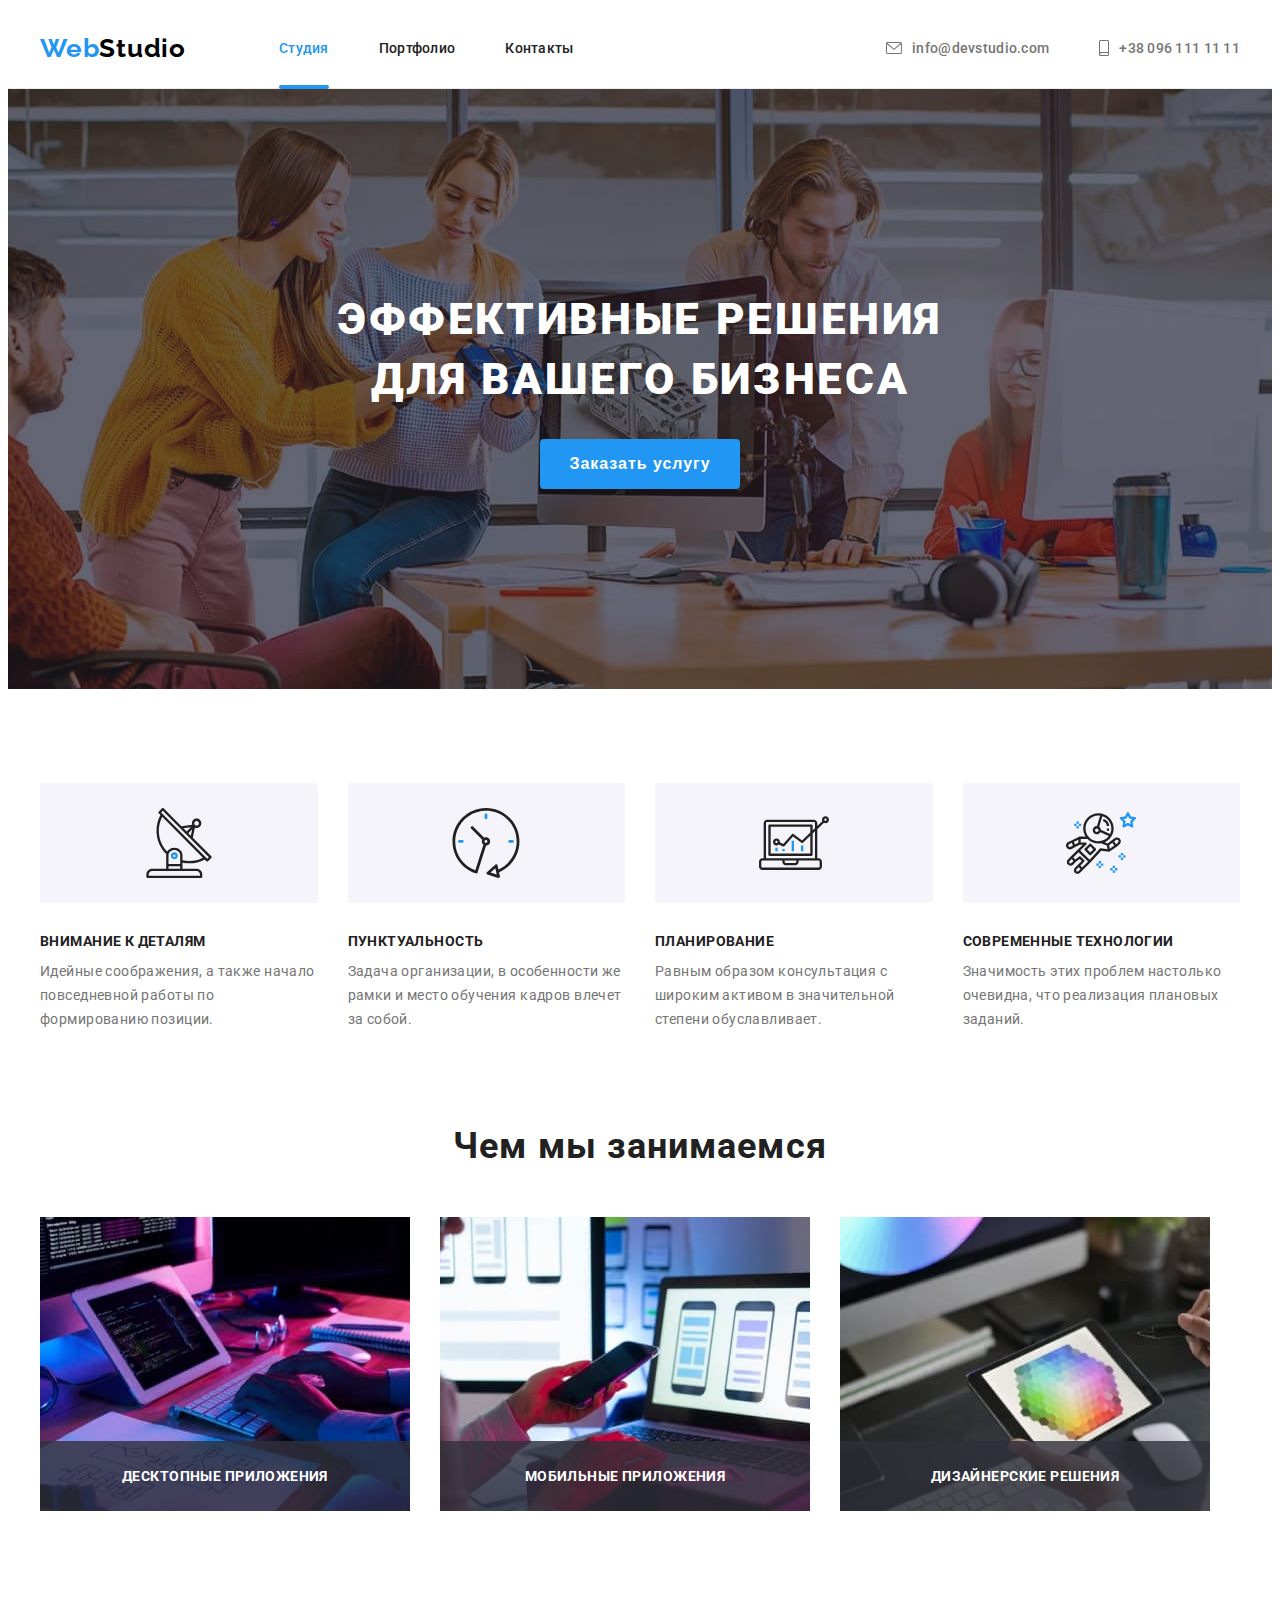
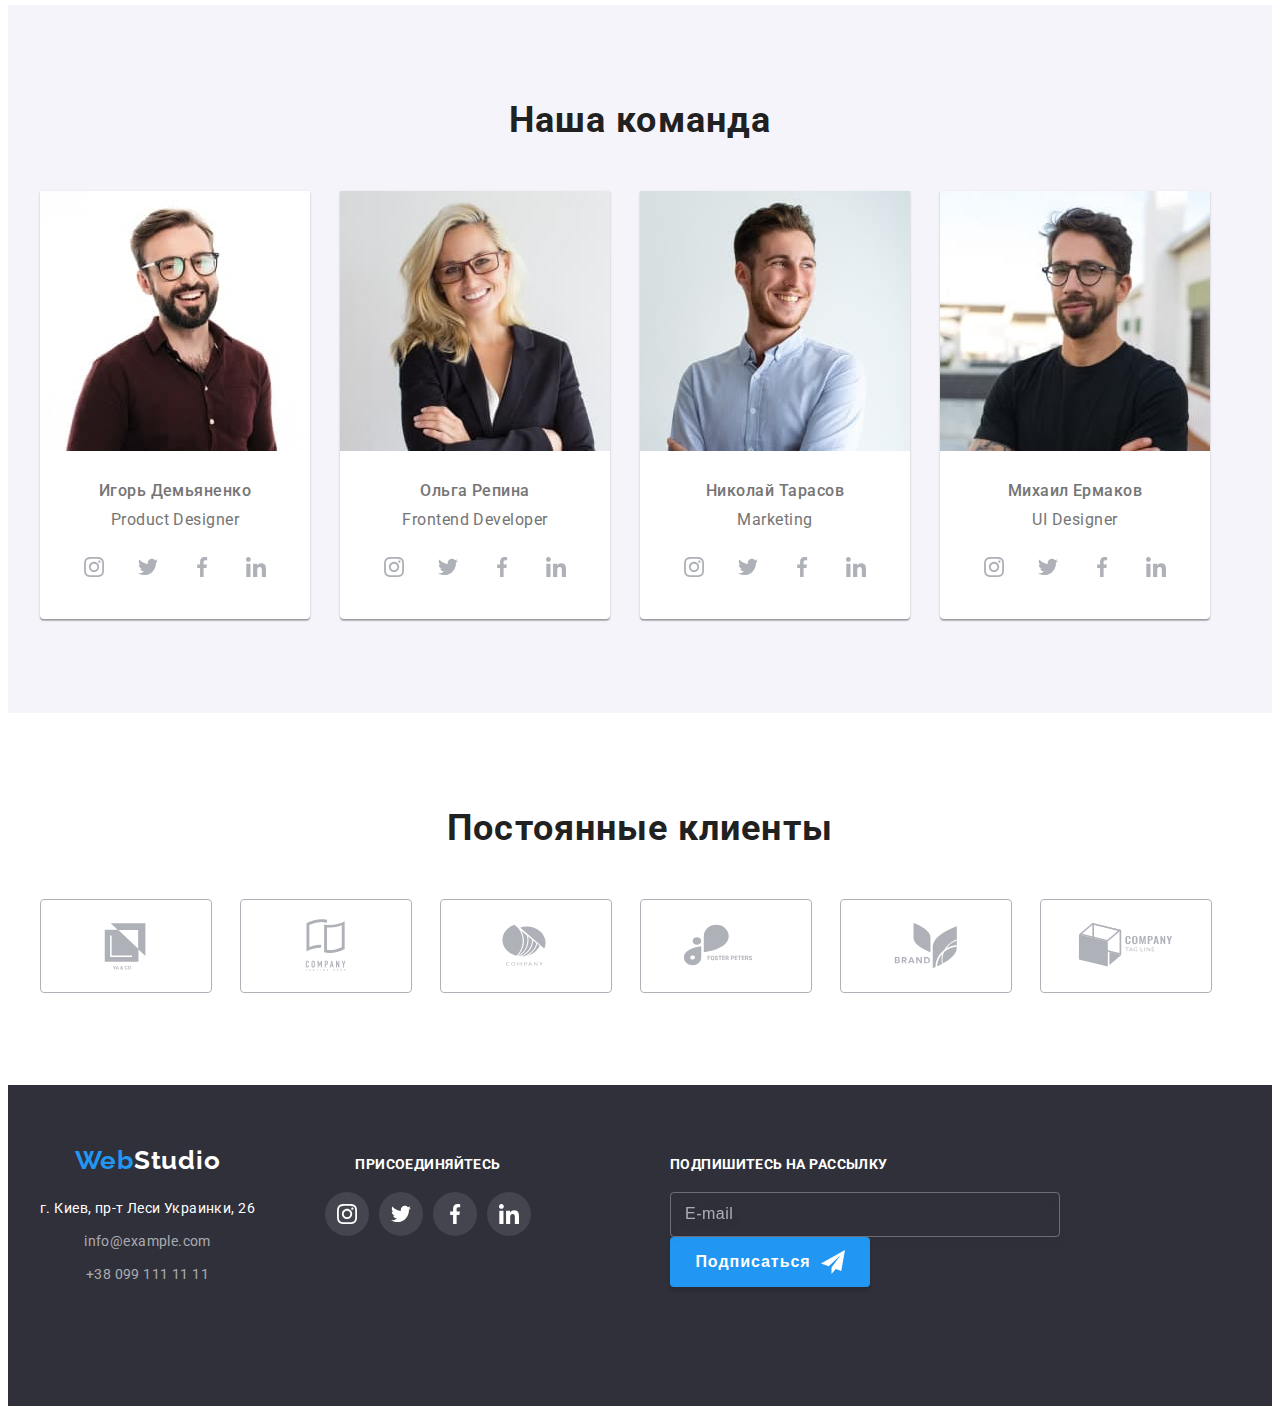
==== commit 7b1d73b8: "correct" ====
--- a/index.html
+++ b/index.html
@@ -61,12 +61,14 @@
             </a>
           </li>
         </ul>
+
         <button class="menu-open-btn" data-menu-open>
           <svg class="" width="40" height="40">
             <use href="./images/icon.svg#menu_40px"></use>
           </svg>
         </button>
-        <div class="backdrop is-hidden" data-menu>
+
+        <div class="backdrop backdrop-menu is-hidden" data-menu>
           <div class="header-menu">
             <button type="button" class="menu__close-back" data-menu-close>
               <svg class="menu__close-back_icon" width="40" height="40">
--- a/css/main.min.css
+++ b/css/main.min.css
@@ -1,2 +1,2 @@
-:root{--primary-text-color: #757575;--secondary-text-color: #212121;--third-text-color: #ffffff;--primary-background-color: #e5e5e5;--secondary-background-color: #f5f4fa;--third-background-color: #ffffff;--primary-logo-color: #000000;--accent-color: #2196f3;--active-color: #188ce8}.visually-hidden{position:absolute;width:1px;height:1px;margin:-1px;border:0;padding:0;white-space:nowrap;clip-path:inset(100%);clip:rect(0 0 0 0);overflow:hidden}p,h1,h2,h3,h4,h5,h6,ul{margin:0;padding:0}img{display:block}ul{list-style:none}body{font-family:'Roboto', sans-serif;color:var(--primary-text-color);letter-spacing:0.03em}img{display:block}a{color:var(--primary-text-color);text-decoration:none;transition:color 250ms cubic-bezier(0.4, 0, 0.2, 1)}a:hover,a:focus{color:var(--accent-color)}@media screen and (min-width: 320px){.container{width:100%;padding-left:15px;padding-right:15px;margin:0 auto}}@media screen and (min-width: 480px){.container{width:480px;padding-left:15px;padding-right:15px;margin:0 auto}}@media screen and (min-width: 768px){.container{width:768px;padding-left:15px;padding-right:15px;margin:0 auto}}@media screen and (min-width: 1200px){.container{width:1200px;padding-left:15px;padding-right:15px;margin:0 auto}}.social-list{display:flex;justify-content:center}.social-list__item+.social-list__item{margin-left:10px}.social-list__link{display:flex;align-items:center;justify-content:center;width:44px;height:44px;border-radius:50%;color:#afb1b8;background-color:#ffffff;transition:background-color 250ms cubic-bezier(0.4, 0, 0.2, 1)}.social-list__link:focus,.social-list__link:hover{background-color:var(--accent-color)}.social-list__icon{fill:currentColor;transition:fill 250ms cubic-bezier(0.4, 0, 0.2, 1)}.social-list__link:focus .social-list__icon,.social-list__link:hover .social-list__icon{fill:#ffffff}.social-list__link_inverted{color:var(--third-text-color);background-color:rgba(255,255,255,0.1);transition:background-color 250ms cubic-bezier(0.4, 0, 0.2, 1)}.social-list__link_inverted:focus,.social-list__link_inverted:hover{background-color:var(--accent-color)}.social-list__icon{fill:currentColor}.social-list_menu{position:relative}.social-list__item_menu+.social-list__item_menu{margin-left:20px}.social-list__item_menu:not(:first-child)::before{content:'';display:block;height:100%;width:1px;top:0;margin-left:-10px;background-color:rgba(33,33,33,0.2);position:absolute}.social-list__link_menu{color:var(--accent-color);font-weight:500;font-size:18px;line-height:1.11111;letter-spacing:.02em;text-transform:none}.btn{display:flex;justify-content:center;padding:10px 20px;width:200px;font-weight:700;font-size:16px;line-height:1.875;letter-spacing:.06em;text-transform:none;border:transparent;border-radius:4px;box-shadow:0px 4px 4px rgba(0,0,0,0.15);background-color:var(--accent-color);color:var(--third-text-color);cursor:pointer}.btn:active{background-color:var(--active-color)}.nav__link_current-page{color:var(--accent-color)}@media screen and (min-width: 768px){.nav__link_current-page::after{content:'';display:block;height:4px;width:100%;position:absolute;bottom:0;transform:translateY(1px);background:var(--accent-color);border-radius:2px}}.logo{font-family:'Raleway', sans-serif;font-weight:700;font-size:26px;line-height:1.19231;letter-spacing:.03em;text-transform:none;color:var(--accent-color)}.logo:hover .logo_primary-color,.logo:focus .logo_primary-color,.logo:hover .logo_secondary-color,.logo:focus .logo_secondary-color{color:var(--accent-color)}.logo_primary-color{color:var(--primary-logo-color);transition:color 250ms cubic-bezier(0.4, 0, 0.2, 1)}.logo_secondary-color{color:var(--third-text-color);transition:color 250ms cubic-bezier(0.4, 0, 0.2, 1)}.section-title{text-align:center;color:var(--secondary-text-color)}@media screen and (min-width: 320px){.section-title{font-weight:700;font-size:28px;line-height:1.17857;letter-spacing:.03em;text-transform:none}}@media screen and (min-width: 1200px){.section-title{font-weight:700;font-size:36px;line-height:1.16667;letter-spacing:.03em;text-transform:none}}@media screen and (min-width: 320px){.section{padding:60px 0}}@media screen and (min-width: 1200px){.section{padding:94px 0}}.backdrop{position:fixed;z-index:2;top:0;left:0;width:100%;height:100%;opacity:1;transition:opacity 250ms cubic-bezier(0.4, 0, 0.2, 1);background:rgba(0,0,0,0.2)}.backdrop.is-hidden{opacity:0;pointer-events:none}.modal{position:absolute;top:50%;left:50%;transform:translate(-50%, -50%) scale(1);padding:40px;transition:transform 250ms cubic-bezier(0.4, 0, 0.2, 1);background:#ffffff;box-shadow:0px 1px 3px rgba(0,0,0,0.12),0px 1px 1px rgba(0,0,0,0.14),0px 2px 1px rgba(0,0,0,0.2);border-radius:4px}@media screen and (max-width: 400px){.modal{padding:40px 20px}}@media screen and (max-width: 479px){.modal{width:95vw;min-height:609px}}@media screen and (min-width: 480px) and (max-width: 1199px){.modal{width:450px;min-height:609px}}@media screen and (min-width: 1200px){.modal{width:528px;min-height:580px}}.modal__close-back{position:absolute;top:8px;right:8px;padding:0px;display:flex;align-items:center;justify-content:center;width:30px;height:30px;background:#ffffff;border-radius:50%;border:1px solid rgba(0,0,0,0.1);transition:border 250ms cubic-bezier(0.4, 0, 0.2, 1)}.modal__close-back:hover,.modal__close-back:focus{border:1px solid var(--accent-color)}.modal__close-back_icon{fill:currentColor;width:18px;height:18px;transition:fill 250ms cubic-bezier(0.4, 0, 0.2, 1)}.modal__close-back:hover .modal__close-back_icon,.modal__close-back:focus .modal__close-back_icon{fill:var(--accent-color)}.modal__title{color:var(--secondary-text-color);margin-bottom:12px}@media screen and (min-width: 320px) and (max-width: 1199px){.modal__title{font-weight:700;font-size:20px;line-height:1.5;letter-spacing:.03em;text-transform:none;text-align:center}}@media screen and (min-width: 1200px){.modal__title{font-weight:700;font-size:20px;line-height:1.15;letter-spacing:.03em;text-transform:none}}.modal-form__field{margin-bottom:10px}.modal-form__label{display:block;margin-bottom:4px;font-size:12px;line-height:1.17;letter-spacing:0.01em;color:var(--primary-text-color)}.modal-form__input_wrraper{position:relative}.modal-form__input{width:100%;height:40px;padding:12px;padding-left:41px;border:1px solid rgba(33,33,33,0.2);border-radius:4px;outline:none;transition:border-color 250ms cubic-bezier(0.4, 0, 0.2, 1)}.modal-form__input:focus{border-color:var(--accent-color)}.modal-form__icon{position:absolute;top:50%;left:11px;transform:translateY(-50%);fill:#212121;transition:fill 250ms cubic-bezier(0.4, 0, 0.2, 1)}.modal-form__input:focus+.modal-form__icon{fill:var(--accent-color)}.modal-form__comment{margin-bottom:20px}.modal-form__input_text{padding:12px 16px;resize:none;height:120px}.modal-form__input_text::placeholder{font-size:12px;line-height:1.17;letter-spacing:0.01em;color:rgba(117,117,117,0.5);transition:text-shadow 250ms cubic-bezier(0.4, 0, 0.2, 1)}.modal-form__input_text:focus.modal-form__input_text::placeholder{text-shadow:0px 4px 4px rgba(0,0,0,0.25)}.modal-form__check{margin-bottom:40px}.modal-form__agree-link{text-decoration:underline;color:var(--accent-color)}@media screen and (max-width: 443px){.modal-form__agree-link{margin-top:3px}}.modal-form__check-text{display:flex;align-items:center;flex-wrap:wrap;color:var(--primary-text-color)}@media screen and (min-width: 320px) and (max-width: 1199px){.modal-form__check-text{font-weight:400;font-size:11px;line-height:1.27273;letter-spacing:.03em;text-transform:none}}@media screen and (min-width: 1200px){.modal-form__check-text{font-weight:400;font-size:14px;line-height:1.71429;letter-spacing:.03em;text-transform:none}}.modal-form__check-box-custom{display:flex;align-items:center;justify-content:center;margin-right:8px;width:16px;height:15px;border-radius:2px;border:2px solid #212121}.modal-form__check_input:checked+.modal-form__check-text .modal-form__check-box-custom{background-color:var(--accent-color);border-color:transparent}.modal-submit{margin:0 auto}.header-menu{position:fixed;z-index:999;padding:48px 40px;display:flex;flex-direction:column;width:100vw;height:100vh;background-color:#ffffff}.menu-nav__item+.menu-nav__item{margin-top:32px}.menu-nav__link{font-weight:500;font-size:40px;line-height:1.175;letter-spacing:.02em;text-transform:none;color:var(--secondary-text-color)}.menu-contacts{margin-top:auto}.menu-contacts{margin-top:auto;margin-bottom:64px}.menu-contacts__item+.menu-contacts__item{margin-top:32px}.menu-contacts__link_tel{font-weight:500;font-size:34px;line-height:1.17647;letter-spacing:.02em;text-transform:none;color:var(--accent-color)}.menu-contacts__link_email{font-weight:500;font-size:24px;line-height:1.16667;letter-spacing:.02em;text-transform:none}.menu__close-back{position:absolute;border:none;background-color:transparent;top:10px;right:15px;padding:0px;width:40px;height:40px;display:block}.menu__close-back{fill:#212121;transition:fill 250ms cubic-bezier(0.4, 0, 0.2, 1)}.menu__close-back:hover,.menu__close-back:focus{fill:var(--accent-color)}.header{border-bottom:1px solid #ececec}.header__container{display:flex;align-items:center}@media screen and (min-width: 768px) and (max-width: 1199px){.header__container{justify-content:space-between}}@media screen and (min-width: 1200px){.header__logo{margin-right:93px}}@media screen and (min-width: 320px) and (max-width: 767px){.header__nav{display:none}}@media screen and (min-width: 768px){.nav-list{display:flex}}.nav__item+.nav__item{margin-left:50px}.nav__link{position:relative;display:block;padding:32px 0;font-weight:500;font-size:14px;line-height:1.14286;letter-spacing:.02em;text-transform:none;color:var(--secondary-text-color)}@media screen and (min-width: 320px) and (max-width: 767px){.header__contacts{display:none}}@media screen and (min-width: 768px) and (max-width: 1199px){.header__contacts{display:flex;flex-direction:column}}@media screen and (min-width: 1200px){.header__contacts{display:flex;align-items:center;margin-left:auto}}@media screen and (min-width: 768px) and (max-width: 1199px){.contacts-list__item+.contacts-list__item{margin-top:10px}}@media screen and (min-width: 1200px){.contacts-list__item+.contacts-list__item{margin-left:50px}}.contacts-list__link{padding:32px 0;font-weight:500;font-size:14px;line-height:1.14286;letter-spacing:.02em;text-transform:none;color:var(--primary-text-color)}@media screen and (min-width: 1200px){.contacts-list__link{display:flex;align-items:center;justify-content:center}}.contacts-list__icon{margin-right:10px;fill:currentColor}.contacts-list__link:hover .contacts-list__icon,.contacts-list__link:focus .contacts-list__icon{fill:currentColor}.menu-open-btn{border:none;background-color:transparent;padding:0px;width:40px;height:40px;display:block;margin-left:auto;fill:#212121;transition:fill 250ms cubic-bezier(0.4, 0, 0.2, 1)}.menu-open-btn:hover,.menu-open-btn:focus{fill:var(--accent-color)}@media screen and (min-width: 320px) and (max-width: 767px){.menu-open-btn{margin-top:10px;margin-bottom:10px}}@media screen and (min-width: 768px){.menu-open-btn{display:none}}.hero{max-width:1600px;margin:0 auto;text-align:center;background-image:linear-gradient(rgba(47,48,58,0.4), rgba(47,48,58,0.4)),url(../images/hero/header-bg-desktop-min.jpeg);background-repeat:no-repeat;background-position:center;background-size:cover}@media screen and (min-width: 320px) and (max-width: 1199px){.hero{padding-top:118px;padding-bottom:118px}}@media screen and (min-width: 1200px){.hero{padding-top:200px;padding-bottom:200px}}@media (min-device-pixel-ratio: 2), (-webkit-min-device-pixel-ratio: 2), (min-resolution: 192dpi), (min-resolution: 2dppx){.hero{background-image:linear-gradient(rgba(47,48,58,0.4), rgba(47,48,58,0.4)),url(../images/hero/header-bg-desktop-@2x-min.jpeg)}}.hero__title{margin-left:auto;margin-right:auto;color:var(--third-text-color);margin-bottom:30px}@media screen and (min-width: 320px) and (max-width: 1199px){.hero__title{font-weight:900;font-size:26px;line-height:1.61538;letter-spacing:.06em;text-transform:uppercase;max-width:360px}}@media screen and (min-width: 1200px){.hero__title{max-width:696px;font-weight:900;font-size:44px;line-height:1.36364;letter-spacing:.06em;text-transform:uppercase}}.hero__btn{margin-right:auto;margin-left:auto}@media screen and (min-width: 768px) and (max-width: 1199px){.advantage-list{display:flex;flex-wrap:wrap;margin:-15px}}@media screen and (min-width: 1200px){.advantage-list{display:flex;flex-wrap:wrap}}@media screen and (min-width: 320px) and (max-width: 767px){.advantage-list__item{margin-bottom:30px}}@media screen and (min-width: 768px) and (max-width: 1199px){.advantage-list__item{flex-basis:calc((100% - 4 * 15px) / 2);margin:15px}}@media screen and (min-width: 1200px){.advantage-list__item{flex-basis:270px}.advantage-list__item+.advantage-list__item{margin-left:30px}}.advantage-list__wrapper{display:flex;align-items:center;justify-content:center;height:120px;margin-bottom:30px;background-color:var(--secondary-background-color);border-radius:4px}.advantage-list__subtitle{margin-bottom:10px;font-weight:700;font-size:14px;line-height:1.14286;letter-spacing:.03em;text-transform:uppercase;color:var(--secondary-text-color)}@media screen and (min-width: 320px) and (max-width: 767px){.advantage-list__subtitle{text-align:center}}.advantage-list__text{font-weight:400;font-size:14px;line-height:1.71429;letter-spacing:.03em;text-transform:none}@media screen and (max-width: 1199px){.work{display:none}}@media screen and (min-width: 1200px){.work{padding-top:0}}.work__title{margin-bottom:50px}.work-list{display:flex}.work-list__item+.work-list__item{margin-left:30px}.card-thumb{position:relative}.card-thumb__text{position:absolute;bottom:0;width:100%;padding:27px 0;font-weight:700;font-size:14px;line-height:1.14286;letter-spacing:.03em;text-transform:uppercase;text-align:center;color:var(--third-text-color);background-color:rgba(47,48,58,0.8)}.command{background-color:var(--secondary-background-color)}.command__title{margin-bottom:50px}@media screen and (min-width: 768px) and (max-width: 1199px){.command__list{display:flex;flex-wrap:wrap;margin:-15px}}@media screen and (min-width: 1200px){.command__list{display:flex}}.command__item{background-color:var(--third-background-color);border-radius:0px 0px 4px 4px;box-shadow:0px 1px 3px rgba(0,0,0,0.12),0px 1px 1px rgba(0,0,0,0.14),0px 2px 1px rgba(0,0,0,0.2)}@media screen and (min-width: 320px) and (max-width: 767px){.command__item{margin-bottom:30px;min-width:270px;height:auto;margin-left:auto;margin-right:auto}}@media screen and (min-width: 768px) and (max-width: 1199px){.command__item{margin:15px;flex-basis:calc((100% - 4 * 15px) / 2)}}@media screen and (min-width: 1200px){.command__item+.command__item{margin-left:30px}}.command__description{padding:30px 0;text-align:center}.command__subtitle{margin-bottom:10px;font-weight:500;font-size:16px;line-height:1.19}.command__text{margin-bottom:16px;font-size:16px;line-height:1.19}.clients__title{margin-bottom:50px}.clients__list{display:flex}@media screen and (min-width: 320px) and (max-width: 1199px){.clients__list{flex-wrap:wrap;margin:-15px}}.clients__item{height:92px}@media screen and (min-width: 320px) and (max-width: 767px){.clients__item{margin:15px;flex-basis:calc((100% - 4 * 15px) / 2)}}@media screen and (min-width: 768px) and (max-width: 1199px){.clients__item{margin:15px;flex-basis:calc((100% - 6 * 15px) / 3)}}@media screen and (min-width: 1200px){.clients__item{flex-basis:calc((100% - 12 * 15px) / 6)}.clients__item+.clients__item{margin-left:30px}}.clients__link{display:flex;align-items:center;justify-content:center;width:100%;height:100%;border:1px solid #afb1b8;border-radius:4px;transition:border 250ms cubic-bezier(0.4, 0, 0.2, 1)}.clients__link:hover,.clients__link:focus{border:1px solid var(--accent-color)}.clients__logo{fill:#afb1b8;transition:fill 250ms cubic-bezier(0.4, 0, 0.2, 1)}.clients__link:hover .clients__logo,.clients__link:focus .clients__logo{fill:var(--accent-color)}.footer{padding:60px 0;background-color:#2f303a}.footer__container{display:flex}@media screen and (min-width: 320px) and (max-width: 767px){.footer__container{flex-direction:column;align-items:center}}@media screen and (min-width: 768px) and (max-width: 1199px){.footer__container{flex-wrap:wrap;justify-content:space-around;align-items:baseline}}@media screen and (min-width: 1200px){.footer__container{align-items:baseline}}@media screen and (min-width: 320px) and (max-width: 1199px){.footer__adress{text-align:center;margin-bottom:60px}}@media screen and (min-width: 1200px){.footer__adress{margin-right:70px}}@media screen and (min-width: 320px) and (max-width: 767px){.footer__social{text-align:center;margin-bottom:60px}}@media screen and (min-width: 768px) and (max-width: 1199px){.footer__social{text-align:center}}.footer__logo{display:inline-block;margin-bottom:20px}.address{font-style:inherit}.addres__list{display:inline-block}.addres__item+.addres__item{margin-top:9px}.adress__location{font-weight:400;font-size:14px;line-height:1.71429;letter-spacing:.03em;text-transform:none;color:var(--third-text-color)}.adress__contacts{font-weight:400;font-size:14px;line-height:1.71429;letter-spacing:.03em;text-transform:none;color:rgba(255,255,255,0.6)}.footer__title{font-weight:700;font-size:14px;line-height:1.14286;letter-spacing:.03em;text-transform:uppercase;color:#ffffff;margin-bottom:20px}@media screen and (min-width: 320px) and (max-width: 767px){.footer__subscribe{width:100%}}@media screen and (min-width: 1200px){.footer__subscribe{width:570px;margin-left:auto}}@media screen and (min-width: 320px) and (max-width: 767px){.form-footer{display:flex;flex-direction:column;text-align:center}}@media screen and (min-width: 768px) and (max-width: 1199px){.form-footer{text-align:center}}@media screen and (min-width: 1200px){.form-footer{display:flex;flex-wrap:wrap}}.form-footer__input{padding:14px;background-color:transparent;color:var(--third-text-color);border:1px solid rgba(255,255,255,0.3);filter:drop-shadow(0px 4px 4px rgba(0,0,0,0.15));border-radius:4px;outline:none;transition:border-color 250ms cubic-bezier(0.4, 0, 0.2, 1)}.form-footer__input:focus{border-color:var(--accent-color)}.form-footer__input::placeholder{font-weight:400;font-size:16px;line-height:1.25;letter-spacing:.03em;text-transform:none;color:rgba(255,255,255,0.6)}@media screen and (min-width: 320px) and (max-width: 767px){.form-footer__input{width:100%;max-width:450px;margin-bottom:20px}}@media screen and (min-width: 768px) and (max-width: 1199px){.form-footer__input{width:450px;margin-bottom:20px}}@media screen and (min-width: 1200px){.form-footer__input{margin-right:10px;flex-basis:calc(100% - 210px)}}@media screen and (min-width: 320px) and (max-width: 1199px){.form-footer__btn{margin:0 auto}}.form-footer__icon{margin-left:10px;align-self:center}@media screen and (min-width: 320px) and (max-width: 767px){.portfolio-filter{display:flex;justify-content:start;flex-wrap:wrap;margin:-7px -4px;max-width:450px}}@media screen and (min-width: 768px){.portfolio-filter{display:flex;justify-content:center}}@media screen and (min-width: 320px){.portfolio-filter_margin-bottom{margin-bottom:40px}}@media screen and (min-width: 320px){.portfolio-filter_margin-bottom{margin-bottom:30px}}@media screen and (min-width: 1200px){.portfolio-filter_margin-bottom{margin-bottom:50px}}@media screen and (min-width: 320px) and (max-width: 767px){.portfolio-filter__item{margin:7px 4px}}@media screen and (min-width: 768px){.portfolio-filter__item+.portfolio-filter__item{margin-left:8px}}.portfolio-filter__btn{padding:6px 22px;font-weight:500;font-size:16px;line-height:1.625;letter-spacing:.03em;text-transform:none;color:var(--secondary-text-color);background-color:var(--secondary-background-color);border-radius:4px;border:transparent;transition:color 250ms cubic-bezier(0.4, 0, 0.2, 1),background-color 250ms cubic-bezier(0.4, 0, 0.2, 1),box-shadow 250ms cubic-bezier(0.4, 0, 0.2, 1)}.portfolio-filter__btn:hover,.portfolio-filter__btn:focus{color:var(--third-text-color);background-color:var(--accent-color);box-shadow:0px 3px 1px rgba(0,0,0,0.1),0px 1px 2px rgba(0,0,0,0.08),0px 2px 2px rgba(0,0,0,0.12)}@media screen and (min-width: 768px) and (max-width: 1199px){.portfolio-grid{display:flex;margin:-15px;flex-wrap:wrap}}@media screen and (min-width: 1200px){.portfolio-grid{display:flex;margin:-15px;flex-wrap:wrap}}@media screen and (min-width: 320px) and (max-width: 767px){.portfolio-grid__item{margin:0 auto}.portfolio-grid__item+.portfolio-grid__item{margin-top:30px}}@media screen and (min-width: 768px) and (max-width: 1199px){.portfolio-grid__item{margin:15px;flex-basis:calc((100% - 4 * 15px) / 2)}}@media screen and (min-width: 1200px){.portfolio-grid__item{margin:15px}}.portfolio-grid__link{display:block;transition:box-shadow 250ms cubic-bezier(0.4, 0, 0.2, 1)}.portfolio-grid__link:focus,.portfolio-grid__link:hover{box-shadow:0px 1px 1px rgba(0,0,0,0.12),0px 4px 4px rgba(0,0,0,0.06),1px 4px 6px rgba(0,0,0,0.16)}@media screen and (min-width: 768px) and (max-width: 1199px){.portfolio-grid__link{display:flex;flex-direction:column;height:100%}}.portfolio-grid__thumb{position:relative;bottom:0;overflow:hidden}.portfolio-grid__text{position:absolute;bottom:0;width:100%;height:100%;padding:63px 24px;font-size:18px;line-height:1.56;font-weight:400;font-size:18px;line-height:1.55556;letter-spacing:.03em;text-transform:none;color:var(--third-text-color);background-color:var(--accent-color);transform:translateY(380px);transition:transform 250ms cubic-bezier(0.4, 0, 0.2, 1)}.portfolio-grid__link:focus .portfolio-grid__text,.portfolio-grid__link:hover .portfolio-grid__text{transform:translateY(0)}.portfolio-grid__description{padding:20px 24px;border-bottom:1px solid #eeeeee;border-left:1px solid #eeeeee;border-right:1px solid #eeeeee}@media screen and (min-width: 768px) and (max-width: 1199px){.portfolio-grid__description{flex-grow:1}}.portfolio-grid__title{margin-bottom:4px;font-weight:700;font-size:18px;line-height:2;letter-spacing:.06em;text-transform:none;color:var(--secondary-text-color)}.portfolio-grid__subtitle{font-weight:400;font-size:16px;line-height:1.875;letter-spacing:.03em;text-transform:none;color:var(--primary-text-color)}
+:root{--primary-text-color: #757575;--secondary-text-color: #212121;--third-text-color: #ffffff;--primary-background-color: #e5e5e5;--secondary-background-color: #f5f4fa;--third-background-color: #ffffff;--primary-logo-color: #000000;--accent-color: #2196f3;--active-color: #188ce8}.visually-hidden{position:absolute;width:1px;height:1px;margin:-1px;border:0;padding:0;white-space:nowrap;clip-path:inset(100%);clip:rect(0 0 0 0);overflow:hidden}p,h1,h2,h3,h4,h5,h6,ul{margin:0;padding:0}img{display:block}ul{list-style:none}body{font-family:'Roboto', sans-serif;color:var(--primary-text-color);letter-spacing:0.03em}img{display:block}a{color:var(--primary-text-color);text-decoration:none;transition:color 250ms cubic-bezier(0.4, 0, 0.2, 1)}a:hover,a:focus{color:var(--accent-color)}.container{width:100%;padding-left:15px;padding-right:15px;margin:0 auto}@media screen and (min-width: 480px){.container{width:480px}}@media screen and (min-width: 768px){.container{width:768px}}@media screen and (min-width: 1200px){.container{width:1200px}}.social-list{display:flex;justify-content:center}.social-list__item+.social-list__item{margin-left:10px}.social-list__link{display:flex;align-items:center;justify-content:center;width:44px;height:44px;border-radius:50%;color:#afb1b8;background-color:#ffffff;transition:background-color 250ms cubic-bezier(0.4, 0, 0.2, 1)}.social-list__link:focus,.social-list__link:hover{background-color:var(--accent-color)}.social-list__icon{fill:currentColor;transition:fill 250ms cubic-bezier(0.4, 0, 0.2, 1)}.social-list__link:focus .social-list__icon,.social-list__link:hover .social-list__icon{fill:#ffffff}.social-list__link_inverted{color:var(--third-text-color);background-color:rgba(255,255,255,0.1);transition:background-color 250ms cubic-bezier(0.4, 0, 0.2, 1)}.social-list__link_inverted:focus,.social-list__link_inverted:hover{background-color:var(--accent-color)}.social-list__icon{fill:currentColor}.social-list_menu{position:relative}.social-list__item_menu+.social-list__item_menu{margin-left:20px}.social-list__item_menu:not(:first-child)::before{content:'';display:block;height:100%;width:1px;top:0;margin-left:-10px;background-color:rgba(33,33,33,0.2);position:absolute}.social-list__link_menu{color:var(--accent-color);font-weight:500;font-size:18px;line-height:1.11111;letter-spacing:.02em;text-transform:none}.btn{display:flex;justify-content:center;padding:10px 20px;width:200px;font-weight:700;font-size:16px;line-height:1.875;letter-spacing:.06em;text-transform:none;border:transparent;border-radius:4px;box-shadow:0px 4px 4px rgba(0,0,0,0.15);background-color:var(--accent-color);color:var(--third-text-color);cursor:pointer}.btn:active{background-color:var(--active-color)}.nav__link_current-page{color:var(--accent-color)}@media screen and (min-width: 768px){.nav__link_current-page::after{content:'';display:block;height:4px;width:100%;position:absolute;bottom:0;transform:translateY(1px);background:var(--accent-color);border-radius:2px}}.logo{font-family:'Raleway', sans-serif;font-weight:700;font-size:26px;line-height:1.19231;letter-spacing:.03em;text-transform:none;color:var(--accent-color)}.logo:hover .logo_primary-color,.logo:focus .logo_primary-color,.logo:hover .logo_secondary-color,.logo:focus .logo_secondary-color{color:var(--accent-color)}.logo_primary-color{color:var(--primary-logo-color);transition:color 250ms cubic-bezier(0.4, 0, 0.2, 1)}.logo_secondary-color{color:var(--third-text-color);transition:color 250ms cubic-bezier(0.4, 0, 0.2, 1)}.section-title{font-weight:700;font-size:28px;line-height:1.17857;letter-spacing:.03em;text-transform:none;text-align:center;color:var(--secondary-text-color)}@media screen and (min-width: 1200px){.section-title{font-weight:700;font-size:36px;line-height:1.16667;letter-spacing:.03em;text-transform:none}}.section{padding:60px 0}@media screen and (min-width: 1200px){.section{padding:94px 0}}.backdrop{position:fixed;z-index:2;top:0;left:0;width:100%;height:100%;opacity:1;transition:opacity 250ms cubic-bezier(0.4, 0, 0.2, 1);background:rgba(0,0,0,0.2)}@media screen and (max-width: 767px){.backdrop{padding:20px}}.backdrop.is-hidden{opacity:0;pointer-events:none}.modal{transition:transform 250ms cubic-bezier(0.4, 0, 0.2, 1);background:#ffffff;box-shadow:0px 1px 3px rgba(0,0,0,0.12),0px 1px 1px rgba(0,0,0,0.14),0px 2px 1px rgba(0,0,0,0.2);border-radius:4px;padding:40px 20px}@media screen and (min-width: 768px){.modal{position:absolute;top:50%;left:50%;transform:translate(-50%, -50%) scale(1);padding:40px;width:450px;min-height:609px}}@media screen and (min-width: 1200px){.modal{width:528px;min-height:580px}}.modal__close-back{position:absolute;top:8px;right:8px;padding:0px;display:flex;align-items:center;justify-content:center;width:30px;height:30px;background:#ffffff;border-radius:50%;border:1px solid rgba(0,0,0,0.1);transition:border 250ms cubic-bezier(0.4, 0, 0.2, 1)}@media screen and (max-width: 767px){.modal__close-back{top:28px;right:28px}}.modal__close-back:hover,.modal__close-back:focus{border:1px solid var(--accent-color)}.modal__close-back_icon{fill:currentColor;width:18px;height:18px;transition:fill 250ms cubic-bezier(0.4, 0, 0.2, 1)}.modal__close-back:hover .modal__close-back_icon,.modal__close-back:focus .modal__close-back_icon{fill:var(--accent-color)}.modal__title{color:var(--secondary-text-color);margin-bottom:12px}@media screen and (min-width: 320px) and (max-width: 1199px){.modal__title{font-weight:700;font-size:20px;line-height:1.5;letter-spacing:.03em;text-transform:none;text-align:center}}@media screen and (min-width: 1200px){.modal__title{font-weight:700;font-size:20px;line-height:1.15;letter-spacing:.03em;text-transform:none}}.modal-form__field{margin-bottom:10px}.modal-form__label{display:block;margin-bottom:4px;font-size:12px;line-height:1.17;letter-spacing:0.01em;color:var(--primary-text-color)}.modal-form__input_wrraper{position:relative}.modal-form__input{width:100%;height:40px;padding:12px;padding-left:41px;border:1px solid rgba(33,33,33,0.2);border-radius:4px;outline:none;transition:border-color 250ms cubic-bezier(0.4, 0, 0.2, 1)}.modal-form__input:focus{border-color:var(--accent-color)}.modal-form__icon{position:absolute;top:50%;left:11px;transform:translateY(-50%);fill:#212121;transition:fill 250ms cubic-bezier(0.4, 0, 0.2, 1)}.modal-form__input:focus+.modal-form__icon{fill:var(--accent-color)}.modal-form__comment{margin-bottom:20px}.modal-form__input_text{padding:12px 16px;resize:none;height:120px}.modal-form__input_text::placeholder{font-size:12px;line-height:1.17;letter-spacing:0.01em;color:rgba(117,117,117,0.5);transition:text-shadow 250ms cubic-bezier(0.4, 0, 0.2, 1)}.modal-form__input_text:focus.modal-form__input_text::placeholder{text-shadow:0px 4px 4px rgba(0,0,0,0.25)}.modal-form__check{margin-bottom:40px}.modal-form__agree-link{text-decoration:underline;color:var(--accent-color)}@media screen and (max-width: 443px){.modal-form__agree-link{margin-top:3px}}.modal-form__check-text{display:flex;align-items:center;flex-wrap:wrap;color:var(--primary-text-color)}@media screen and (min-width: 320px) and (max-width: 1199px){.modal-form__check-text{font-weight:400;font-size:11px;line-height:1.27273;letter-spacing:.03em;text-transform:none}}@media screen and (min-width: 1200px){.modal-form__check-text{font-weight:400;font-size:14px;line-height:1.71429;letter-spacing:.03em;text-transform:none}}.modal-form__check-box-custom{display:flex;align-items:center;justify-content:center;margin-right:8px;width:16px;height:15px;border-radius:2px;border:2px solid #212121}.modal-form__check_input:checked+.modal-form__check-text .modal-form__check-box-custom{background-color:var(--accent-color);border-color:transparent}.modal-submit{margin:0 auto}.backdrop-menu{padding:0px}.header-menu{position:fixed;z-index:999;padding:48px 40px;display:flex;flex-direction:column;width:100vw;height:100vh;background-color:#ffffff}.menu-nav__item+.menu-nav__item{margin-top:32px}.menu-nav__link{font-weight:500;font-size:40px;line-height:1.175;letter-spacing:.02em;text-transform:none;color:var(--secondary-text-color)}.menu-contacts{margin-top:auto}.menu-contacts{margin-top:auto;margin-bottom:64px}.menu-contacts__item+.menu-contacts__item{margin-top:32px}.menu-contacts__link_tel{font-weight:500;font-size:34px;line-height:1.17647;letter-spacing:.02em;text-transform:none;color:var(--accent-color)}.menu-contacts__link_email{font-weight:500;font-size:24px;line-height:1.16667;letter-spacing:.02em;text-transform:none}.menu__close-back{position:absolute;border:none;background-color:transparent;top:10px;right:15px;padding:0px;width:40px;height:40px;display:block}.menu__close-back{fill:#212121;transition:fill 250ms cubic-bezier(0.4, 0, 0.2, 1)}.menu__close-back:hover,.menu__close-back:focus{fill:var(--accent-color)}.header{border-bottom:1px solid #ececec}.header__container{display:flex;align-items:center}@media screen and (max-width: 1199px){.header__container{justify-content:space-between}}@media screen and (min-width: 1200px){.header__logo{margin-right:93px}}@media screen and (max-width: 767px){.header__nav{display:none}}@media screen and (min-width: 768px){.nav-list{display:flex}}.nav__item+.nav__item{margin-left:50px}.nav__link{position:relative;display:block;padding:32px 0;font-weight:500;font-size:14px;line-height:1.14286;letter-spacing:.02em;text-transform:none;color:var(--secondary-text-color)}.header__contacts{display:none}@media screen and (min-width: 768px){.header__contacts{display:flex;flex-direction:column}}@media screen and (min-width: 1200px){.header__contacts{flex-direction:row;align-items:center;margin-left:auto}}@media screen and (min-width: 768px) and (max-width: 1199px){.contacts-list__item+.contacts-list__item{margin-top:10px}}@media screen and (min-width: 1200px){.contacts-list__item+.contacts-list__item{margin-left:50px}}.contacts-list__link{font-weight:500;font-size:14px;line-height:1.14286;letter-spacing:.02em;text-transform:none;color:var(--primary-text-color)}@media screen and (min-width: 1200px){.contacts-list__link{display:flex;align-items:center;justify-content:center;padding:32px 0}}.contacts-list__icon{margin-right:10px;fill:currentColor}.contacts-list__link:hover .contacts-list__icon,.contacts-list__link:focus .contacts-list__icon{fill:currentColor}.menu-open-btn{border:none;background-color:transparent;padding:0px;width:40px;height:40px;display:block;fill:#212121;transition:fill 250ms cubic-bezier(0.4, 0, 0.2, 1)}.menu-open-btn:hover,.menu-open-btn:focus{fill:var(--accent-color)}@media screen and (max-width: 767px){.menu-open-btn{margin-top:10px;margin-bottom:10px}}@media screen and (min-width: 768px){.menu-open-btn{display:none}}.hero{max-width:1600px;margin:0 auto;text-align:center;padding-top:118px;padding-bottom:118px;background-image:linear-gradient(rgba(47,48,58,0.4), rgba(47,48,58,0.4)),url(../images/hero/header-bg-desktop-min.jpeg);background-repeat:no-repeat;background-position:center;background-size:cover}@media screen and (min-width: 1200px){.hero{padding-top:200px;padding-bottom:200px}}@media (min-device-pixel-ratio: 2), (-webkit-min-device-pixel-ratio: 2), (min-resolution: 192dpi), (min-resolution: 2dppx){.hero{background-image:linear-gradient(rgba(47,48,58,0.4), rgba(47,48,58,0.4)),url(../images/hero/header-bg-desktop-@2x-min.jpeg)}}.hero__title{margin-left:auto;margin-right:auto;color:var(--third-text-color);margin-bottom:30px;font-weight:900;font-size:26px;line-height:1.61538;letter-spacing:.06em;text-transform:uppercase;max-width:360px}@media screen and (min-width: 1200px){.hero__title{max-width:696px;font-weight:900;font-size:44px;line-height:1.36364;letter-spacing:.06em;text-transform:uppercase}}.hero__btn{margin-right:auto;margin-left:auto}@media screen and (min-width: 768px){.advantage-list{display:flex;flex-wrap:wrap;margin:-15px}}@media screen and (min-width: 1200px){.advantage-list{margin:0px}}.advantage-list__item{margin-bottom:30px}.advantage-list__item:last-child{margin-bottom:0px}@media screen and (min-width: 768px){.advantage-list__item{flex-basis:calc((100% - 4 * 15px) / 2);margin:15px}}@media screen and (min-width: 1200px){.advantage-list__item{margin:0px;flex-basis:calc((100% - 3 * 30px) / 4)}.advantage-list__item+.advantage-list__item{margin-left:30px}}.advantage-list__wrapper{display:flex;align-items:center;justify-content:center;height:120px;margin-bottom:30px;background-color:var(--secondary-background-color);border-radius:4px}.advantage-list__subtitle{margin-bottom:10px;font-weight:700;font-size:14px;line-height:1.14286;letter-spacing:.03em;text-transform:uppercase;color:var(--secondary-text-color)}@media screen and (max-width: 767px){.advantage-list__subtitle{text-align:center}}.advantage-list__text{font-weight:400;font-size:14px;line-height:1.71429;letter-spacing:.03em;text-transform:none}@media screen and (max-width: 1199px){.work{display:none}}@media screen and (min-width: 1200px){.work{padding-top:0}}.work__title{margin-bottom:50px}.work-list{display:flex}.work-list__item+.work-list__item{margin-left:30px}.card-thumb{position:relative}.card-thumb__text{position:absolute;bottom:0;width:100%;padding:27px 0;font-weight:700;font-size:14px;line-height:1.14286;letter-spacing:.03em;text-transform:uppercase;text-align:center;color:var(--third-text-color);background-color:rgba(47,48,58,0.8)}.command{background-color:var(--secondary-background-color)}.command__title{margin-bottom:50px}@media screen and (min-width: 768px){.command__list{display:flex;flex-wrap:wrap;margin:-15px}}@media screen and (min-width: 1200px){.command__list{margin:0px}}.command__item{background-color:var(--third-background-color);border-radius:0px 0px 4px 4px;box-shadow:0px 1px 3px rgba(0,0,0,0.12),0px 1px 1px rgba(0,0,0,0.14),0px 2px 1px rgba(0,0,0,0.2)}@media screen and (max-width: 767px){.command__item{margin-bottom:30px}.command__item:last-child{margin-bottom:0px}}@media screen and (min-width: 768px) and (max-width: 1199px){.command__item{margin:15px;flex-basis:calc((100% - 4 * 15px) / 2)}}@media screen and (min-width: 1200px){.command__item+.command__item{margin-left:30px}}.command__description{padding:30px 0;text-align:center}.command__subtitle{margin-bottom:10px;font-weight:500;font-size:16px;line-height:1.19}.command__text{margin-bottom:16px;font-size:16px;line-height:1.19}.clients__title{margin-bottom:50px}.clients__list{display:flex}@media screen and (max-width: 1199px){.clients__list{flex-wrap:wrap;margin:-15px}}.clients__item{height:92px;margin:15px;flex-basis:calc((100% - 4 * 15px) / 2)}@media screen and (min-width: 768px) and (max-width: 1199px){.clients__item{margin:15px;flex-basis:calc((100% - 6 * 15px) / 3)}}@media screen and (min-width: 1200px){.clients__item{margin:0;flex-basis:calc((100% - 12 * 15px) / 6)}.clients__item+.clients__item{margin-left:30px}}.clients__link{display:flex;align-items:center;justify-content:center;width:100%;height:100%;border:1px solid #afb1b8;border-radius:4px;transition:border 250ms cubic-bezier(0.4, 0, 0.2, 1)}.clients__link:hover,.clients__link:focus{border:1px solid var(--accent-color)}.clients__logo{fill:#afb1b8;transition:fill 250ms cubic-bezier(0.4, 0, 0.2, 1)}.clients__link:hover .clients__logo,.clients__link:focus .clients__logo{fill:var(--accent-color)}.footer{padding:60px 0;background-color:#2f303a}.footer__container{display:flex;flex-direction:column;align-items:center}@media screen and (min-width: 768px){.footer__container{flex-direction:row;flex-wrap:wrap;justify-content:space-around;align-items:baseline}}@media screen and (min-width: 1200px){.footer__container{align-items:baseline}}.footer__adress{text-align:center;margin-bottom:60px}@media screen and (min-width: 1200px){.footer__adress{margin-right:70px}}.footer__social{text-align:center;margin-bottom:60px}@media screen and (min-width: 768px) and (max-width: 1199px){.footer__social{text-align:center;margin-bottom:0px}}.footer__logo{display:inline-block;margin-bottom:20px}.address{font-style:inherit}.addres__list{display:inline-block}.addres__item+.addres__item{margin-top:9px}.adress__location{font-weight:400;font-size:14px;line-height:1.71429;letter-spacing:.03em;text-transform:none;color:var(--third-text-color)}.adress__contacts{font-weight:400;font-size:14px;line-height:1.71429;letter-spacing:.03em;text-transform:none;color:rgba(255,255,255,0.6)}.footer__title{font-weight:700;font-size:14px;line-height:1.14286;letter-spacing:.03em;text-transform:uppercase;color:#ffffff;margin-bottom:20px}.footer__subscribe{width:100%}@media screen and (min-width: 1200px){.footer__subscribe{width:570px;margin-left:auto}}.form-footer{display:flex;flex-direction:column;text-align:center}@media screen and (min-width: 1200px){.form-footer{flex-direction:row;flex-wrap:wrap}}.form-footer__input{padding:14px;background-color:transparent;color:var(--third-text-color);border:1px solid rgba(255,255,255,0.3);filter:drop-shadow(0px 4px 4px rgba(0,0,0,0.15));border-radius:4px;outline:none;transition:border-color 250ms cubic-bezier(0.4, 0, 0.2, 1);width:100%}.form-footer__input:focus{border-color:var(--accent-color)}.form-footer__input::placeholder{font-weight:400;font-size:16px;line-height:1.25;letter-spacing:.03em;text-transform:none;color:rgba(255,255,255,0.6)}@media screen and (max-width: 1199px){.form-footer__input{max-width:450px;margin-bottom:20px;margin-left:auto;margin-right:auto}}@media screen and (min-width: 1200px){.form-footer__input{margin-right:10px;flex-basis:calc(100% - 210px)}}@media screen and (max-width: 1199px){.form-footer__btn{margin:0 auto}}.form-footer__icon{margin-left:10px;align-self:center}.portfolio-filter{display:flex;flex-wrap:wrap}@media screen and (max-width: 767px){.portfolio-filter{margin:-7px -4px;max-width:450px}}@media screen and (min-width: 768px){.portfolio-filter{justify-content:center}}.portfolio-filter_margin-bottom{margin-bottom:40px}@media screen and (min-width: 320px){.portfolio-filter_margin-bottom{margin-bottom:30px}}@media screen and (min-width: 1200px){.portfolio-filter_margin-bottom{margin-bottom:50px}}@media screen and (max-width: 767px){.portfolio-filter__item{margin:7px 4px}}@media screen and (min-width: 768px){.portfolio-filter__item+.portfolio-filter__item{margin-left:8px}}.portfolio-filter__btn{padding:6px 22px;font-weight:500;font-size:16px;line-height:1.625;letter-spacing:.03em;text-transform:none;color:var(--secondary-text-color);background-color:var(--secondary-background-color);border-radius:4px;border:transparent;transition:color 250ms cubic-bezier(0.4, 0, 0.2, 1),background-color 250ms cubic-bezier(0.4, 0, 0.2, 1),box-shadow 250ms cubic-bezier(0.4, 0, 0.2, 1)}.portfolio-filter__btn:hover,.portfolio-filter__btn:focus{color:var(--third-text-color);background-color:var(--accent-color);box-shadow:0px 3px 1px rgba(0,0,0,0.1),0px 1px 2px rgba(0,0,0,0.08),0px 2px 2px rgba(0,0,0,0.12)}@media screen and (min-width: 768px){.portfolio-grid{display:flex;margin:-15px;flex-wrap:wrap}}@media screen and (max-width: 767px){.portfolio-grid__item+.portfolio-grid__item{margin-top:30px}}@media screen and (min-width: 768px) and (max-width: 1199px){.portfolio-grid__item{margin:15px;flex-basis:calc((100% - 4 * 15px) / 2)}}@media screen and (min-width: 1200px){.portfolio-grid__item{margin:15px}}.portfolio-grid__link{display:block;transition:box-shadow 250ms cubic-bezier(0.4, 0, 0.2, 1)}.portfolio-grid__link:focus,.portfolio-grid__link:hover{box-shadow:0px 1px 1px rgba(0,0,0,0.12),0px 4px 4px rgba(0,0,0,0.06),1px 4px 6px rgba(0,0,0,0.16)}@media screen and (min-width: 768px) and (max-width: 1199px){.portfolio-grid__link{display:flex;flex-direction:column;height:100%}}.portfolio-grid__thumb{position:relative;bottom:0;overflow:hidden}.portfolio-grid__text{position:absolute;bottom:0;width:100%;height:100%;padding:63px 24px;font-size:18px;line-height:1.56;font-weight:400;font-size:18px;line-height:1.55556;letter-spacing:.03em;text-transform:none;color:var(--third-text-color);background-color:var(--accent-color);transform:translateY(380px);transition:transform 250ms cubic-bezier(0.4, 0, 0.2, 1)}.portfolio-grid__link:focus .portfolio-grid__text,.portfolio-grid__link:hover .portfolio-grid__text{transform:translateY(0)}.portfolio-grid__description{padding:20px 24px;border-bottom:1px solid #eeeeee;border-left:1px solid #eeeeee;border-right:1px solid #eeeeee}@media screen and (min-width: 768px) and (max-width: 1199px){.portfolio-grid__description{flex-grow:1}}.portfolio-grid__title{margin-bottom:4px;font-weight:700;font-size:18px;line-height:2;letter-spacing:.06em;text-transform:none;color:var(--secondary-text-color)}.portfolio-grid__subtitle{font-weight:400;font-size:16px;line-height:1.875;letter-spacing:.03em;text-transform:none;color:var(--primary-text-color)}
 /*# sourceMappingURL=main.min.css.map */